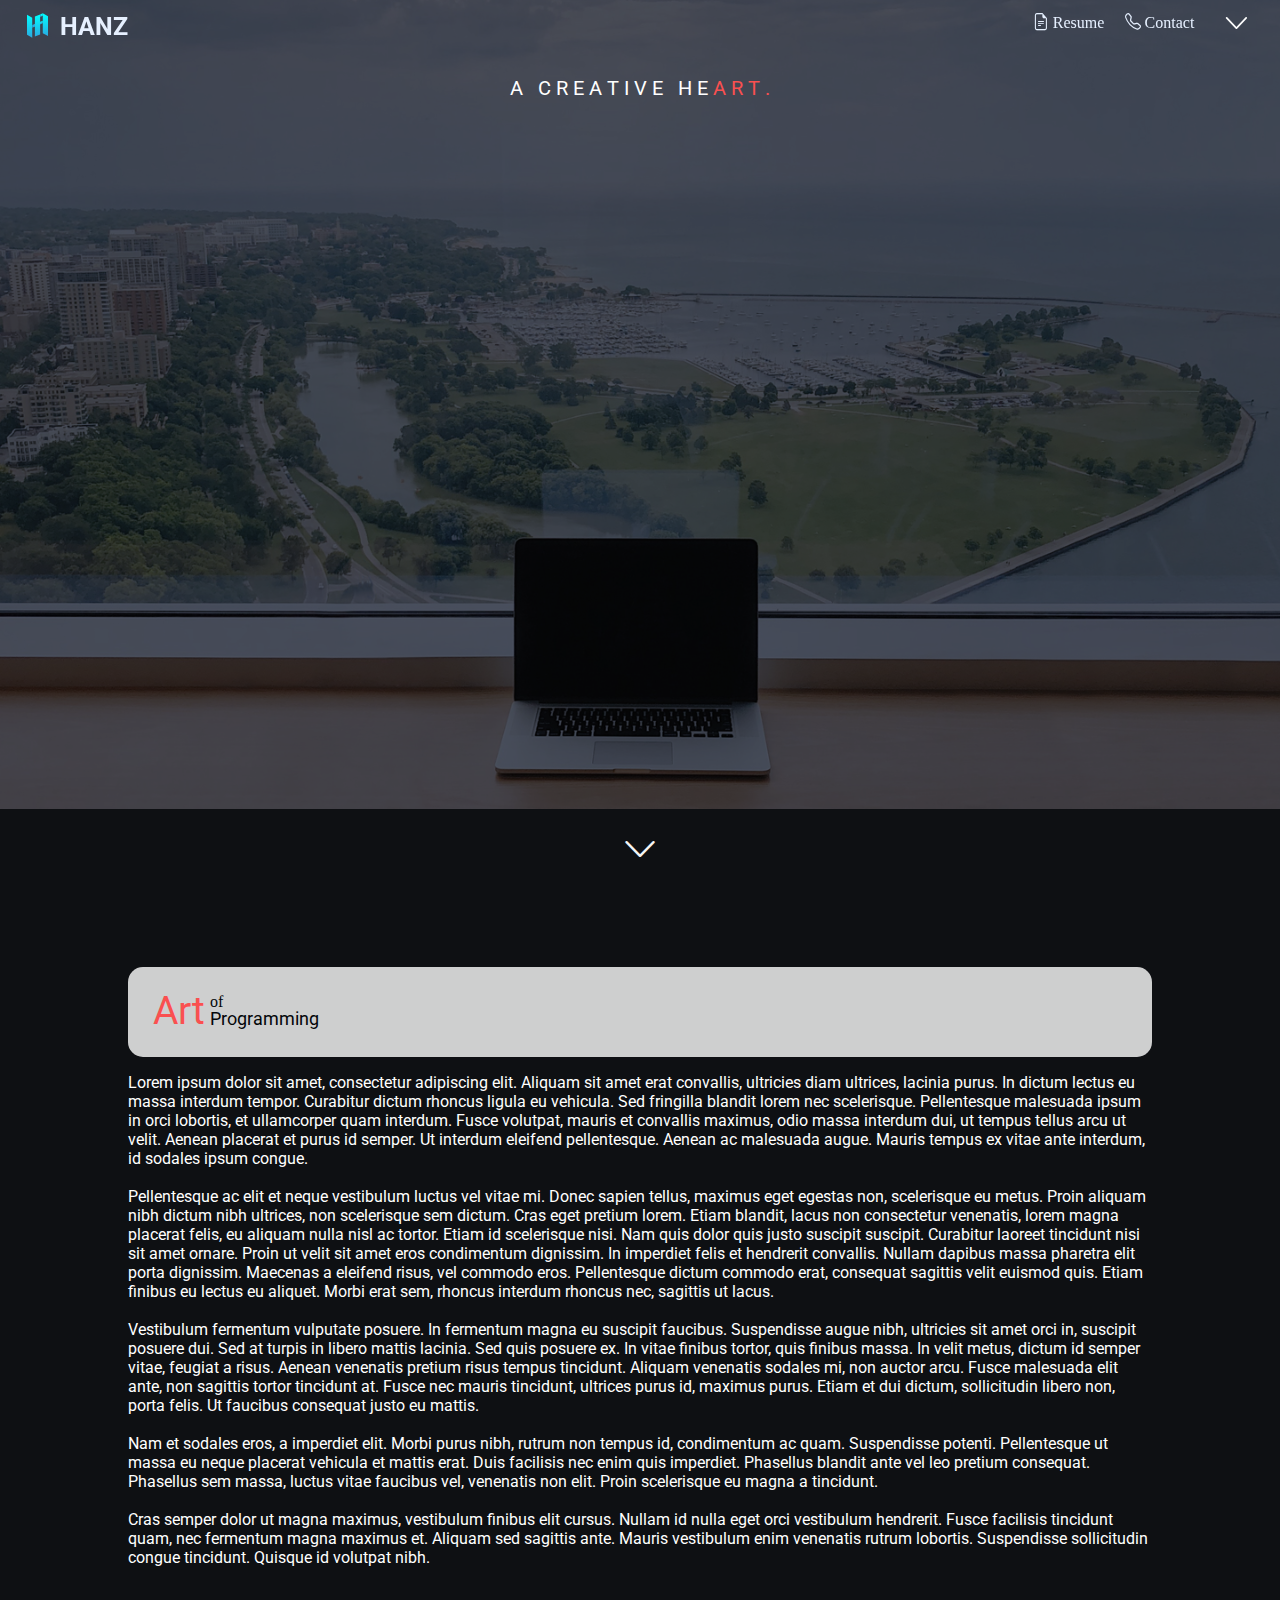
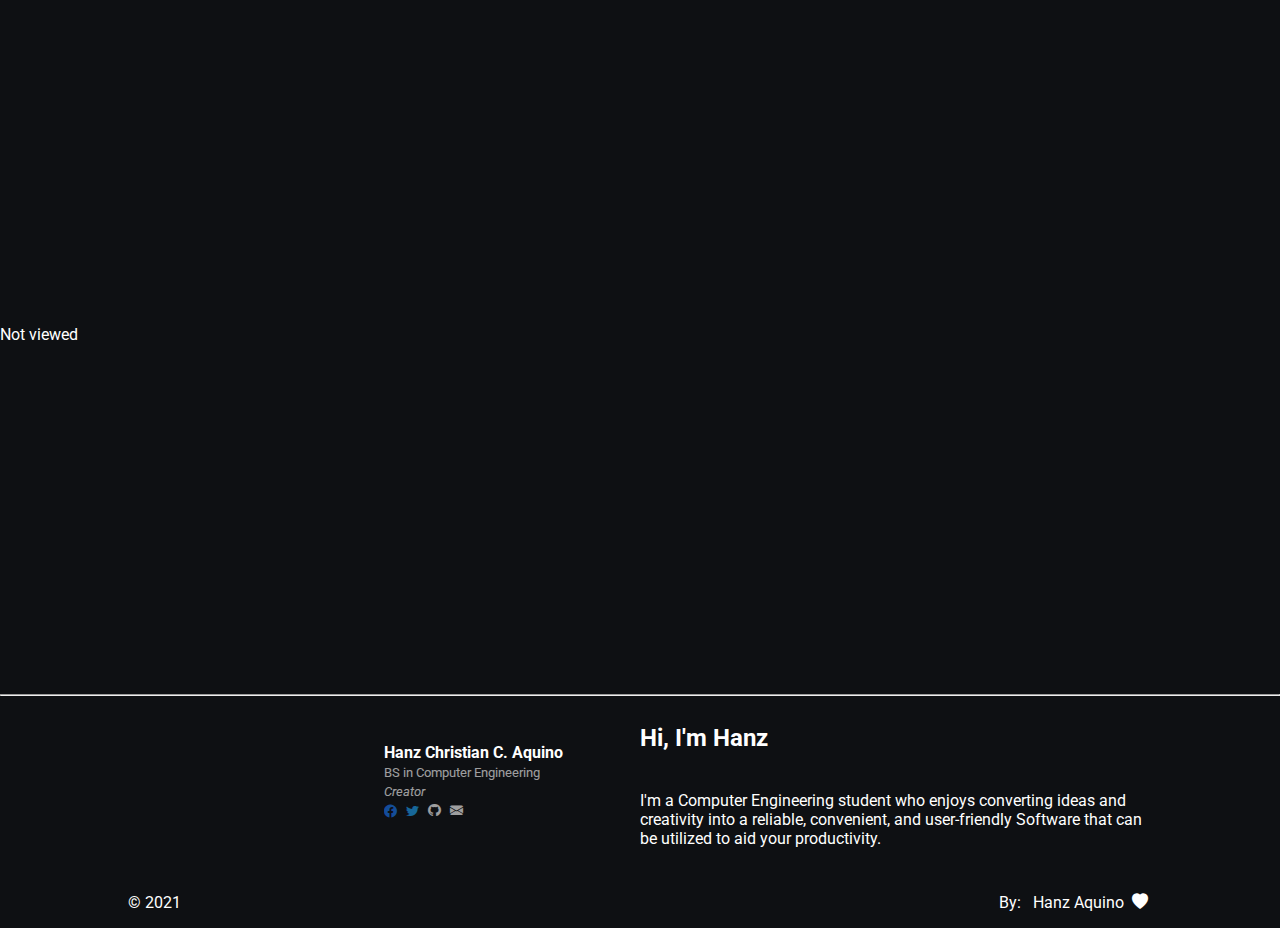
==== index.html @ 61fcd096 "Minor Update: Added some icons and logos" ====
<!doctype html><html lang="en"><head><meta charset="utf-8"/><link rel="icon" href="/hz-logo (3).png"/><meta name="viewport" content="width=device-width,initial-scale=1"/><meta name="description" content="Web site created using create-react-app"/><link rel="apple-touch-icon" href="/logo192.png"/><link rel="manifest" href="/manifest.json"/><link rel="preconnect" href="https://fonts.googleapis.com"><link rel="preconnect" href="https://fonts.gstatic.com" crossorigin><link href="https://fonts.googleapis.com/css2?family=Caveat:wght@500&family=Pacifico&family=Roboto:ital,wght@0,500;0,700;1,300&display=swap" rel="stylesheet"><link href="/static/css/2.7f94c300.chunk.css" rel="stylesheet"><link href="/static/css/main.cc808089.chunk.css" rel="stylesheet"></head><body><noscript>You need to enable JavaScript to run this app.</noscript><div id="root"></div><script>!function(e){function r(r){for(var n,a,i=r[0],c=r[1],l=r[2],s=0,p=[];s<i.length;s++)a=i[s],Object.prototype.hasOwnProperty.call(o,a)&&o[a]&&p.push(o[a][0]),o[a]=0;for(n in c)Object.prototype.hasOwnProperty.call(c,n)&&(e[n]=c[n]);for(f&&f(r);p.length;)p.shift()();return u.push.apply(u,l||[]),t()}function t(){for(var e,r=0;r<u.length;r++){for(var t=u[r],n=!0,i=1;i<t.length;i++){var c=t[i];0!==o[c]&&(n=!1)}n&&(u.splice(r--,1),e=a(a.s=t[0]))}return e}var n={},o={1:0},u=[];function a(r){if(n[r])return n[r].exports;var t=n[r]={i:r,l:!1,exports:{}};return e[r].call(t.exports,t,t.exports,a),t.l=!0,t.exports}a.e=function(e){var r=[],t=o[e];if(0!==t)if(t)r.push(t[2]);else{var n=new Promise((function(r,n){t=o[e]=[r,n]}));r.push(t[2]=n);var u,i=document.createElement("script");i.charset="utf-8",i.timeout=120,a.nc&&i.setAttribute("nonce",a.nc),i.src=function(e){return a.p+"static/js/"+({}[e]||e)+"."+{3:"b26cac58"}[e]+".chunk.js"}(e);var c=new Error;u=function(r){i.onerror=i.onload=null,clearTimeout(l);var t=o[e];if(0!==t){if(t){var n=r&&("load"===r.type?"missing":r.type),u=r&&r.target&&r.target.src;c.message="Loading chunk "+e+" failed.\n("+n+": "+u+")",c.name="ChunkLoadError",c.type=n,c.request=u,t[1](c)}o[e]=void 0}};var l=setTimeout((function(){u({type:"timeout",target:i})}),12e4);i.onerror=i.onload=u,document.head.appendChild(i)}return Promise.all(r)},a.m=e,a.c=n,a.d=function(e,r,t){a.o(e,r)||Object.defineProperty(e,r,{enumerable:!0,get:t})},a.r=function(e){"undefined"!=typeof Symbol&&Symbol.toStringTag&&Object.defineProperty(e,Symbol.toStringTag,{value:"Module"}),Object.defineProperty(e,"__esModule",{value:!0})},a.t=function(e,r){if(1&r&&(e=a(e)),8&r)return e;if(4&r&&"object"==typeof e&&e&&e.__esModule)return e;var t=Object.create(null);if(a.r(t),Object.defineProperty(t,"default",{enumerable:!0,value:e}),2&r&&"string"!=typeof e)for(var n in e)a.d(t,n,function(r){return e[r]}.bind(null,n));return t},a.n=function(e){var r=e&&e.__esModule?function(){return e.default}:function(){return e};return a.d(r,"a",r),r},a.o=function(e,r){return Object.prototype.hasOwnProperty.call(e,r)},a.p="/",a.oe=function(e){throw console.error(e),e};var i=this.webpackJsonphanzzakino=this.webpackJsonphanzzakino||[],c=i.push.bind(i);i.push=r,i=i.slice();for(var l=0;l<i.length;l++)r(i[l]);var f=c;t()}([])</script><script src="/static/js/2.f7873b7c.chunk.js"></script><script src="/static/js/main.8d92835e.chunk.js"></script></body></html>
---- static/css/2.7f94c300.chunk.css ----
@font-face{font-family:"bootstrap-icons";src:url(/static/media/bootstrap-icons.dfd0ea12.woff2) format("woff2"),url(/static/media/bootstrap-icons.94eeade1.woff) format("woff")}[class*=" bi-"]:before,[class^=bi-]:before{display:inline-block;font-family:bootstrap-icons!important;font-style:normal;font-weight:400!important;-webkit-font-feature-settings:normal;font-feature-settings:normal;font-variant:normal;text-transform:none;line-height:1;vertical-align:-.125em;-webkit-font-smoothing:antialiased;-moz-osx-font-smoothing:grayscale}.bi-alarm-fill:before{content:"\f101"}.bi-alarm:before{content:"\f102"}.bi-align-bottom:before{content:"\f103"}.bi-align-center:before{content:"\f104"}.bi-align-end:before{content:"\f105"}.bi-align-middle:before{content:"\f106"}.bi-align-start:before{content:"\f107"}.bi-align-top:before{content:"\f108"}.bi-alt:before{content:"\f109"}.bi-app-indicator:before{content:"\f10a"}.bi-app:before{content:"\f10b"}.bi-archive-fill:before{content:"\f10c"}.bi-archive:before{content:"\f10d"}.bi-arrow-90deg-down:before{content:"\f10e"}.bi-arrow-90deg-left:before{content:"\f10f"}.bi-arrow-90deg-right:before{content:"\f110"}.bi-arrow-90deg-up:before{content:"\f111"}.bi-arrow-bar-down:before{content:"\f112"}.bi-arrow-bar-left:before{content:"\f113"}.bi-arrow-bar-right:before{content:"\f114"}.bi-arrow-bar-up:before{content:"\f115"}.bi-arrow-clockwise:before{content:"\f116"}.bi-arrow-counterclockwise:before{content:"\f117"}.bi-arrow-down-circle-fill:before{content:"\f118"}.bi-arrow-down-circle:before{content:"\f119"}.bi-arrow-down-left-circle-fill:before{content:"\f11a"}.bi-arrow-down-left-circle:before{content:"\f11b"}.bi-arrow-down-left-square-fill:before{content:"\f11c"}.bi-arrow-down-left-square:before{content:"\f11d"}.bi-arrow-down-left:before{content:"\f11e"}.bi-arrow-down-right-circle-fill:before{content:"\f11f"}.bi-arrow-down-right-circle:before{content:"\f120"}.bi-arrow-down-right-square-fill:before{content:"\f121"}.bi-arrow-down-right-square:before{content:"\f122"}.bi-arrow-down-right:before{content:"\f123"}.bi-arrow-down-short:before{content:"\f124"}.bi-arrow-down-square-fill:before{content:"\f125"}.bi-arrow-down-square:before{content:"\f126"}.bi-arrow-down-up:before{content:"\f127"}.bi-arrow-down:before{content:"\f128"}.bi-arrow-left-circle-fill:before{content:"\f129"}.bi-arrow-left-circle:before{content:"\f12a"}.bi-arrow-left-right:before{content:"\f12b"}.bi-arrow-left-short:before{content:"\f12c"}.bi-arrow-left-square-fill:before{content:"\f12d"}.bi-arrow-left-square:before{content:"\f12e"}.bi-arrow-left:before{content:"\f12f"}.bi-arrow-repeat:before{content:"\f130"}.bi-arrow-return-left:before{content:"\f131"}.bi-arrow-return-right:before{content:"\f132"}.bi-arrow-right-circle-fill:before{content:"\f133"}.bi-arrow-right-circle:before{content:"\f134"}.bi-arrow-right-short:before{content:"\f135"}.bi-arrow-right-square-fill:before{content:"\f136"}.bi-arrow-right-square:before{content:"\f137"}.bi-arrow-right:before{content:"\f138"}.bi-arrow-up-circle-fill:before{content:"\f139"}.bi-arrow-up-circle:before{content:"\f13a"}.bi-arrow-up-left-circle-fill:before{content:"\f13b"}.bi-arrow-up-left-circle:before{content:"\f13c"}.bi-arrow-up-left-square-fill:before{content:"\f13d"}.bi-arrow-up-left-square:before{content:"\f13e"}.bi-arrow-up-left:before{content:"\f13f"}.bi-arrow-up-right-circle-fill:before{content:"\f140"}.bi-arrow-up-right-circle:before{content:"\f141"}.bi-arrow-up-right-square-fill:before{content:"\f142"}.bi-arrow-up-right-square:before{content:"\f143"}.bi-arrow-up-right:before{content:"\f144"}.bi-arrow-up-short:before{content:"\f145"}.bi-arrow-up-square-fill:before{content:"\f146"}.bi-arrow-up-square:before{content:"\f147"}.bi-arrow-up:before{content:"\f148"}.bi-arrows-angle-contract:before{content:"\f149"}.bi-arrows-angle-expand:before{content:"\f14a"}.bi-arrows-collapse:before{content:"\f14b"}.bi-arrows-expand:before{content:"\f14c"}.bi-arrows-fullscreen:before{content:"\f14d"}.bi-arrows-move:before{content:"\f14e"}.bi-aspect-ratio-fill:before{content:"\f14f"}.bi-aspect-ratio:before{content:"\f150"}.bi-asterisk:before{content:"\f151"}.bi-at:before{content:"\f152"}.bi-award-fill:before{content:"\f153"}.bi-award:before{content:"\f154"}.bi-back:before{content:"\f155"}.bi-backspace-fill:before{content:"\f156"}.bi-backspace-reverse-fill:before{content:"\f157"}.bi-backspace-reverse:before{content:"\f158"}.bi-backspace:before{content:"\f159"}.bi-badge-3d-fill:before{content:"\f15a"}.bi-badge-3d:before{content:"\f15b"}.bi-badge-4k-fill:before{content:"\f15c"}.bi-badge-4k:before{content:"\f15d"}.bi-badge-8k-fill:before{content:"\f15e"}.bi-badge-8k:before{content:"\f15f"}.bi-badge-ad-fill:before{content:"\f160"}.bi-badge-ad:before{content:"\f161"}.bi-badge-ar-fill:before{content:"\f162"}.bi-badge-ar:before{content:"\f163"}.bi-badge-cc-fill:before{content:"\f164"}.bi-badge-cc:before{content:"\f165"}.bi-badge-hd-fill:before{content:"\f166"}.bi-badge-hd:before{content:"\f167"}.bi-badge-tm-fill:before{content:"\f168"}.bi-badge-tm:before{content:"\f169"}.bi-badge-vo-fill:before{content:"\f16a"}.bi-badge-vo:before{content:"\f16b"}.bi-badge-vr-fill:before{content:"\f16c"}.bi-badge-vr:before{content:"\f16d"}.bi-badge-wc-fill:before{content:"\f16e"}.bi-badge-wc:before{content:"\f16f"}.bi-bag-check-fill:before{content:"\f170"}.bi-bag-check:before{content:"\f171"}.bi-bag-dash-fill:before{content:"\f172"}.bi-bag-dash:before{content:"\f173"}.bi-bag-fill:before{content:"\f174"}.bi-bag-plus-fill:before{content:"\f175"}.bi-bag-plus:before{content:"\f176"}.bi-bag-x-fill:before{content:"\f177"}.bi-bag-x:before{content:"\f178"}.bi-bag:before{content:"\f179"}.bi-bar-chart-fill:before{content:"\f17a"}.bi-bar-chart-line-fill:before{content:"\f17b"}.bi-bar-chart-line:before{content:"\f17c"}.bi-bar-chart-steps:before{content:"\f17d"}.bi-bar-chart:before{content:"\f17e"}.bi-basket-fill:before{content:"\f17f"}.bi-basket:before{content:"\f180"}.bi-basket2-fill:before{content:"\f181"}.bi-basket2:before{content:"\f182"}.bi-basket3-fill:before{content:"\f183"}.bi-basket3:before{content:"\f184"}.bi-battery-charging:before{content:"\f185"}.bi-battery-full:before{content:"\f186"}.bi-battery-half:before{content:"\f187"}.bi-battery:before{content:"\f188"}.bi-bell-fill:before{content:"\f189"}.bi-bell:before{content:"\f18a"}.bi-bezier:before{content:"\f18b"}.bi-bezier2:before{content:"\f18c"}.bi-bicycle:before{content:"\f18d"}.bi-binoculars-fill:before{content:"\f18e"}.bi-binoculars:before{content:"\f18f"}.bi-blockquote-left:before{content:"\f190"}.bi-blockquote-right:before{content:"\f191"}.bi-book-fill:before{content:"\f192"}.bi-book-half:before{content:"\f193"}.bi-book:before{content:"\f194"}.bi-bookmark-check-fill:before{content:"\f195"}.bi-bookmark-check:before{content:"\f196"}.bi-bookmark-dash-fill:before{content:"\f197"}.bi-bookmark-dash:before{content:"\f198"}.bi-bookmark-fill:before{content:"\f199"}.bi-bookmark-heart-fill:before{content:"\f19a"}.bi-bookmark-heart:before{content:"\f19b"}.bi-bookmark-plus-fill:before{content:"\f19c"}.bi-bookmark-plus:before{content:"\f19d"}.bi-bookmark-star-fill:before{content:"\f19e"}.bi-bookmark-star:before{content:"\f19f"}.bi-bookmark-x-fill:before{content:"\f1a0"}.bi-bookmark-x:before{content:"\f1a1"}.bi-bookmark:before{content:"\f1a2"}.bi-bookmarks-fill:before{content:"\f1a3"}.bi-bookmarks:before{content:"\f1a4"}.bi-bookshelf:before{content:"\f1a5"}.bi-bootstrap-fill:before{content:"\f1a6"}.bi-bootstrap-reboot:before{content:"\f1a7"}.bi-bootstrap:before{content:"\f1a8"}.bi-border-all:before{content:"\f1a9"}.bi-border-bottom:before{content:"\f1aa"}.bi-border-center:before{content:"\f1ab"}.bi-border-inner:before{content:"\f1ac"}.bi-border-left:before{content:"\f1ad"}.bi-border-middle:before{content:"\f1ae"}.bi-border-outer:before{content:"\f1af"}.bi-border-right:before{content:"\f1b0"}.bi-border-style:before{content:"\f1b1"}.bi-border-top:before{content:"\f1b2"}.bi-border-width:before{content:"\f1b3"}.bi-border:before{content:"\f1b4"}.bi-bounding-box-circles:before{content:"\f1b5"}.bi-bounding-box:before{content:"\f1b6"}.bi-box-arrow-down-left:before{content:"\f1b7"}.bi-box-arrow-down-right:before{content:"\f1b8"}.bi-box-arrow-down:before{content:"\f1b9"}.bi-box-arrow-in-down-left:before{content:"\f1ba"}.bi-box-arrow-in-down-right:before{content:"\f1bb"}.bi-box-arrow-in-down:before{content:"\f1bc"}.bi-box-arrow-in-left:before{content:"\f1bd"}.bi-box-arrow-in-right:before{content:"\f1be"}.bi-box-arrow-in-up-left:before{content:"\f1bf"}.bi-box-arrow-in-up-right:before{content:"\f1c0"}.bi-box-arrow-in-up:before{content:"\f1c1"}.bi-box-arrow-left:before{content:"\f1c2"}.bi-box-arrow-right:before{content:"\f1c3"}.bi-box-arrow-up-left:before{content:"\f1c4"}.bi-box-arrow-up-right:before{content:"\f1c5"}.bi-box-arrow-up:before{content:"\f1c6"}.bi-box-seam:before{content:"\f1c7"}.bi-box:before{content:"\f1c8"}.bi-braces:before{content:"\f1c9"}.bi-bricks:before{content:"\f1ca"}.bi-briefcase-fill:before{content:"\f1cb"}.bi-briefcase:before{content:"\f1cc"}.bi-brightness-alt-high-fill:before{content:"\f1cd"}.bi-brightness-alt-high:before{content:"\f1ce"}.bi-brightness-alt-low-fill:before{content:"\f1cf"}.bi-brightness-alt-low:before{content:"\f1d0"}.bi-brightness-high-fill:before{content:"\f1d1"}.bi-brightness-high:before{content:"\f1d2"}.bi-brightness-low-fill:before{content:"\f1d3"}.bi-brightness-low:before{content:"\f1d4"}.bi-broadcast-pin:before{content:"\f1d5"}.bi-broadcast:before{content:"\f1d6"}.bi-brush-fill:before{content:"\f1d7"}.bi-brush:before{content:"\f1d8"}.bi-bucket-fill:before{content:"\f1d9"}.bi-bucket:before{content:"\f1da"}.bi-bug-fill:before{content:"\f1db"}.bi-bug:before{content:"\f1dc"}.bi-building:before{content:"\f1dd"}.bi-bullseye:before{content:"\f1de"}.bi-calculator-fill:before{content:"\f1df"}.bi-calculator:before{content:"\f1e0"}.bi-calendar-check-fill:before{content:"\f1e1"}.bi-calendar-check:before{content:"\f1e2"}.bi-calendar-date-fill:before{content:"\f1e3"}.bi-calendar-date:before{content:"\f1e4"}.bi-calendar-day-fill:before{content:"\f1e5"}.bi-calendar-day:before{content:"\f1e6"}.bi-calendar-event-fill:before{content:"\f1e7"}.bi-calendar-event:before{content:"\f1e8"}.bi-calendar-fill:before{content:"\f1e9"}.bi-calendar-minus-fill:before{content:"\f1ea"}.bi-calendar-minus:before{content:"\f1eb"}.bi-calendar-month-fill:before{content:"\f1ec"}.bi-calendar-month:before{content:"\f1ed"}.bi-calendar-plus-fill:before{content:"\f1ee"}.bi-calendar-plus:before{content:"\f1ef"}.bi-calendar-range-fill:before{content:"\f1f0"}.bi-calendar-range:before{content:"\f1f1"}.bi-calendar-week-fill:before{content:"\f1f2"}.bi-calendar-week:before{content:"\f1f3"}.bi-calendar-x-fill:before{content:"\f1f4"}.bi-calendar-x:before{content:"\f1f5"}.bi-calendar:before{content:"\f1f6"}.bi-calendar2-check-fill:before{content:"\f1f7"}.bi-calendar2-check:before{content:"\f1f8"}.bi-calendar2-date-fill:before{content:"\f1f9"}.bi-calendar2-date:before{content:"\f1fa"}.bi-calendar2-day-fill:before{content:"\f1fb"}.bi-calendar2-day:before{content:"\f1fc"}.bi-calendar2-event-fill:before{content:"\f1fd"}.bi-calendar2-event:before{content:"\f1fe"}.bi-calendar2-fill:before{content:"\f1ff"}.bi-calendar2-minus-fill:before{content:"\f200"}.bi-calendar2-minus:before{content:"\f201"}.bi-calendar2-month-fill:before{content:"\f202"}.bi-calendar2-month:before{content:"\f203"}.bi-calendar2-plus-fill:before{content:"\f204"}.bi-calendar2-plus:before{content:"\f205"}.bi-calendar2-range-fill:before{content:"\f206"}.bi-calendar2-range:before{content:"\f207"}.bi-calendar2-week-fill:before{content:"\f208"}.bi-calendar2-week:before{content:"\f209"}.bi-calendar2-x-fill:before{content:"\f20a"}.bi-calendar2-x:before{content:"\f20b"}.bi-calendar2:before{content:"\f20c"}.bi-calendar3-event-fill:before{content:"\f20d"}.bi-calendar3-event:before{content:"\f20e"}.bi-calendar3-fill:before{content:"\f20f"}.bi-calendar3-range-fill:before{content:"\f210"}.bi-calendar3-range:before{content:"\f211"}.bi-calendar3-week-fill:before{content:"\f212"}.bi-calendar3-week:before{content:"\f213"}.bi-calendar3:before{content:"\f214"}.bi-calendar4-event:before{content:"\f215"}.bi-calendar4-range:before{content:"\f216"}.bi-calendar4-week:before{content:"\f217"}.bi-calendar4:before{content:"\f218"}.bi-camera-fill:before{content:"\f219"}.bi-camera-reels-fill:before{content:"\f21a"}.bi-camera-reels:before{content:"\f21b"}.bi-camera-video-fill:before{content:"\f21c"}.bi-camera-video-off-fill:before{content:"\f21d"}.bi-camera-video-off:before{content:"\f21e"}.bi-camera-video:before{content:"\f21f"}.bi-camera:before{content:"\f220"}.bi-camera2:before{content:"\f221"}.bi-capslock-fill:before{content:"\f222"}.bi-capslock:before{content:"\f223"}.bi-card-checklist:before{content:"\f224"}.bi-card-heading:before{content:"\f225"}.bi-card-image:before{content:"\f226"}.bi-card-list:before{content:"\f227"}.bi-card-text:before{content:"\f228"}.bi-caret-down-fill:before{content:"\f229"}.bi-caret-down-square-fill:before{content:"\f22a"}.bi-caret-down-square:before{content:"\f22b"}.bi-caret-down:before{content:"\f22c"}.bi-caret-left-fill:before{content:"\f22d"}.bi-caret-left-square-fill:before{content:"\f22e"}.bi-caret-left-square:before{content:"\f22f"}.bi-caret-left:before{content:"\f230"}.bi-caret-right-fill:before{content:"\f231"}.bi-caret-right-square-fill:before{content:"\f232"}.bi-caret-right-square:before{content:"\f233"}.bi-caret-right:before{content:"\f234"}.bi-caret-up-fill:before{content:"\f235"}.bi-caret-up-square-fill:before{content:"\f236"}.bi-caret-up-square:before{content:"\f237"}.bi-caret-up:before{content:"\f238"}.bi-cart-check-fill:before{content:"\f239"}.bi-cart-check:before{content:"\f23a"}.bi-cart-dash-fill:before{content:"\f23b"}.bi-cart-dash:before{content:"\f23c"}.bi-cart-fill:before{content:"\f23d"}.bi-cart-plus-fill:before{content:"\f23e"}.bi-cart-plus:before{content:"\f23f"}.bi-cart-x-fill:before{content:"\f240"}.bi-cart-x:before{content:"\f241"}.bi-cart:before{content:"\f242"}.bi-cart2:before{content:"\f243"}.bi-cart3:before{content:"\f244"}.bi-cart4:before{content:"\f245"}.bi-cash-stack:before{content:"\f246"}.bi-cash:before{content:"\f247"}.bi-cast:before{content:"\f248"}.bi-chat-dots-fill:before{content:"\f249"}.bi-chat-dots:before{content:"\f24a"}.bi-chat-fill:before{content:"\f24b"}.bi-chat-left-dots-fill:before{content:"\f24c"}.bi-chat-left-dots:before{content:"\f24d"}.bi-chat-left-fill:before{content:"\f24e"}.bi-chat-left-quote-fill:before{content:"\f24f"}.bi-chat-left-quote:before{content:"\f250"}.bi-chat-left-text-fill:before{content:"\f251"}.bi-chat-left-text:before{content:"\f252"}.bi-chat-left:before{content:"\f253"}.bi-chat-quote-fill:before{content:"\f254"}.bi-chat-quote:before{content:"\f255"}.bi-chat-right-dots-fill:before{content:"\f256"}.bi-chat-right-dots:before{content:"\f257"}.bi-chat-right-fill:before{content:"\f258"}.bi-chat-right-quote-fill:before{content:"\f259"}.bi-chat-right-quote:before{content:"\f25a"}.bi-chat-right-text-fill:before{content:"\f25b"}.bi-chat-right-text:before{content:"\f25c"}.bi-chat-right:before{content:"\f25d"}.bi-chat-square-dots-fill:before{content:"\f25e"}.bi-chat-square-dots:before{content:"\f25f"}.bi-chat-square-fill:before{content:"\f260"}.bi-chat-square-quote-fill:before{content:"\f261"}.bi-chat-square-quote:before{content:"\f262"}.bi-chat-square-text-fill:before{content:"\f263"}.bi-chat-square-text:before{content:"\f264"}.bi-chat-square:before{content:"\f265"}.bi-chat-text-fill:before{content:"\f266"}.bi-chat-text:before{content:"\f267"}.bi-chat:before{content:"\f268"}.bi-check-all:before{content:"\f269"}.bi-check-circle-fill:before{content:"\f26a"}.bi-check-circle:before{content:"\f26b"}.bi-check-square-fill:before{content:"\f26c"}.bi-check-square:before{content:"\f26d"}.bi-check:before{content:"\f26e"}.bi-check2-all:before{content:"\f26f"}.bi-check2-circle:before{content:"\f270"}.bi-check2-square:before{content:"\f271"}.bi-check2:before{content:"\f272"}.bi-chevron-bar-contract:before{content:"\f273"}.bi-chevron-bar-down:before{content:"\f274"}.bi-chevron-bar-expand:before{content:"\f275"}.bi-chevron-bar-left:before{content:"\f276"}.bi-chevron-bar-right:before{content:"\f277"}.bi-chevron-bar-up:before{content:"\f278"}.bi-chevron-compact-down:before{content:"\f279"}.bi-chevron-compact-left:before{content:"\f27a"}.bi-chevron-compact-right:before{content:"\f27b"}.bi-chevron-compact-up:before{content:"\f27c"}.bi-chevron-contract:before{content:"\f27d"}.bi-chevron-double-down:before{content:"\f27e"}.bi-chevron-double-left:before{content:"\f27f"}.bi-chevron-double-right:before{content:"\f280"}.bi-chevron-double-up:before{content:"\f281"}.bi-chevron-down:before{content:"\f282"}.bi-chevron-expand:before{content:"\f283"}.bi-chevron-left:before{content:"\f284"}.bi-chevron-right:before{content:"\f285"}.bi-chevron-up:before{content:"\f286"}.bi-circle-fill:before{content:"\f287"}.bi-circle-half:before{content:"\f288"}.bi-circle-square:before{content:"\f289"}.bi-circle:before{content:"\f28a"}.bi-clipboard-check:before{content:"\f28b"}.bi-clipboard-data:before{content:"\f28c"}.bi-clipboard-minus:before{content:"\f28d"}.bi-clipboard-plus:before{content:"\f28e"}.bi-clipboard-x:before{content:"\f28f"}.bi-clipboard:before{content:"\f290"}.bi-clock-fill:before{content:"\f291"}.bi-clock-history:before{content:"\f292"}.bi-clock:before{content:"\f293"}.bi-cloud-arrow-down-fill:before{content:"\f294"}.bi-cloud-arrow-down:before{content:"\f295"}.bi-cloud-arrow-up-fill:before{content:"\f296"}.bi-cloud-arrow-up:before{content:"\f297"}.bi-cloud-check-fill:before{content:"\f298"}.bi-cloud-check:before{content:"\f299"}.bi-cloud-download-fill:before{content:"\f29a"}.bi-cloud-download:before{content:"\f29b"}.bi-cloud-drizzle-fill:before{content:"\f29c"}.bi-cloud-drizzle:before{content:"\f29d"}.bi-cloud-fill:before{content:"\f29e"}.bi-cloud-fog-fill:before{content:"\f29f"}.bi-cloud-fog:before{content:"\f2a0"}.bi-cloud-fog2-fill:before{content:"\f2a1"}.bi-cloud-fog2:before{content:"\f2a2"}.bi-cloud-hail-fill:before{content:"\f2a3"}.bi-cloud-hail:before{content:"\f2a4"}.bi-cloud-haze-1:before{content:"\f2a5"}.bi-cloud-haze-fill:before{content:"\f2a6"}.bi-cloud-haze:before{content:"\f2a7"}.bi-cloud-haze2-fill:before{content:"\f2a8"}.bi-cloud-lightning-fill:before{content:"\f2a9"}.bi-cloud-lightning-rain-fill:before{content:"\f2aa"}.bi-cloud-lightning-rain:before{content:"\f2ab"}.bi-cloud-lightning:before{content:"\f2ac"}.bi-cloud-minus-fill:before{content:"\f2ad"}.bi-cloud-minus:before{content:"\f2ae"}.bi-cloud-moon-fill:before{content:"\f2af"}.bi-cloud-moon:before{content:"\f2b0"}.bi-cloud-plus-fill:before{content:"\f2b1"}.bi-cloud-plus:before{content:"\f2b2"}.bi-cloud-rain-fill:before{content:"\f2b3"}.bi-cloud-rain-heavy-fill:before{content:"\f2b4"}.bi-cloud-rain-heavy:before{content:"\f2b5"}.bi-cloud-rain:before{content:"\f2b6"}.bi-cloud-slash-fill:before{content:"\f2b7"}.bi-cloud-slash:before{content:"\f2b8"}.bi-cloud-sleet-fill:before{content:"\f2b9"}.bi-cloud-sleet:before{content:"\f2ba"}.bi-cloud-snow-fill:before{content:"\f2bb"}.bi-cloud-snow:before{content:"\f2bc"}.bi-cloud-sun-fill:before{content:"\f2bd"}.bi-cloud-sun:before{content:"\f2be"}.bi-cloud-upload-fill:before{content:"\f2bf"}.bi-cloud-upload:before{content:"\f2c0"}.bi-cloud:before{content:"\f2c1"}.bi-clouds-fill:before{content:"\f2c2"}.bi-clouds:before{content:"\f2c3"}.bi-cloudy-fill:before{content:"\f2c4"}.bi-cloudy:before{content:"\f2c5"}.bi-code-slash:before{content:"\f2c6"}.bi-code-square:before{content:"\f2c7"}.bi-code:before{content:"\f2c8"}.bi-collection-fill:before{content:"\f2c9"}.bi-collection-play-fill:before{content:"\f2ca"}.bi-collection-play:before{content:"\f2cb"}.bi-collection:before{content:"\f2cc"}.bi-columns-gap:before{content:"\f2cd"}.bi-columns:before{content:"\f2ce"}.bi-command:before{content:"\f2cf"}.bi-compass-fill:before{content:"\f2d0"}.bi-compass:before{content:"\f2d1"}.bi-cone-striped:before{content:"\f2d2"}.bi-cone:before{content:"\f2d3"}.bi-controller:before{content:"\f2d4"}.bi-cpu-fill:before{content:"\f2d5"}.bi-cpu:before{content:"\f2d6"}.bi-credit-card-2-back-fill:before{content:"\f2d7"}.bi-credit-card-2-back:before{content:"\f2d8"}.bi-credit-card-2-front-fill:before{content:"\f2d9"}.bi-credit-card-2-front:before{content:"\f2da"}.bi-credit-card-fill:before{content:"\f2db"}.bi-credit-card:before{content:"\f2dc"}.bi-crop:before{content:"\f2dd"}.bi-cup-fill:before{content:"\f2de"}.bi-cup-straw:before{content:"\f2df"}.bi-cup:before{content:"\f2e0"}.bi-cursor-fill:before{content:"\f2e1"}.bi-cursor-text:before{content:"\f2e2"}.bi-cursor:before{content:"\f2e3"}.bi-dash-circle-dotted:before{content:"\f2e4"}.bi-dash-circle-fill:before{content:"\f2e5"}.bi-dash-circle:before{content:"\f2e6"}.bi-dash-square-dotted:before{content:"\f2e7"}.bi-dash-square-fill:before{content:"\f2e8"}.bi-dash-square:before{content:"\f2e9"}.bi-dash:before{content:"\f2ea"}.bi-diagram-2-fill:before{content:"\f2eb"}.bi-diagram-2:before{content:"\f2ec"}.bi-diagram-3-fill:before{content:"\f2ed"}.bi-diagram-3:before{content:"\f2ee"}.bi-diamond-fill:before{content:"\f2ef"}.bi-diamond-half:before{content:"\f2f0"}.bi-diamond:before{content:"\f2f1"}.bi-dice-1-fill:before{content:"\f2f2"}.bi-dice-1:before{content:"\f2f3"}.bi-dice-2-fill:before{content:"\f2f4"}.bi-dice-2:before{content:"\f2f5"}.bi-dice-3-fill:before{content:"\f2f6"}.bi-dice-3:before{content:"\f2f7"}.bi-dice-4-fill:before{content:"\f2f8"}.bi-dice-4:before{content:"\f2f9"}.bi-dice-5-fill:before{content:"\f2fa"}.bi-dice-5:before{content:"\f2fb"}.bi-dice-6-fill:before{content:"\f2fc"}.bi-dice-6:before{content:"\f2fd"}.bi-disc-fill:before{content:"\f2fe"}.bi-disc:before{content:"\f2ff"}.bi-discord:before{content:"\f300"}.bi-display-fill:before{content:"\f301"}.bi-display:before{content:"\f302"}.bi-distribute-horizontal:before{content:"\f303"}.bi-distribute-vertical:before{content:"\f304"}.bi-door-closed-fill:before{content:"\f305"}.bi-door-closed:before{content:"\f306"}.bi-door-open-fill:before{content:"\f307"}.bi-door-open:before{content:"\f308"}.bi-dot:before{content:"\f309"}.bi-download:before{content:"\f30a"}.bi-droplet-fill:before{content:"\f30b"}.bi-droplet-half:before{content:"\f30c"}.bi-droplet:before{content:"\f30d"}.bi-earbuds:before{content:"\f30e"}.bi-easel-fill:before{content:"\f30f"}.bi-easel:before{content:"\f310"}.bi-egg-fill:before{content:"\f311"}.bi-egg-fried:before{content:"\f312"}.bi-egg:before{content:"\f313"}.bi-eject-fill:before{content:"\f314"}.bi-eject:before{content:"\f315"}.bi-emoji-angry-fill:before{content:"\f316"}.bi-emoji-angry:before{content:"\f317"}.bi-emoji-dizzy-fill:before{content:"\f318"}.bi-emoji-dizzy:before{content:"\f319"}.bi-emoji-expressionless-fill:before{content:"\f31a"}.bi-emoji-expressionless:before{content:"\f31b"}.bi-emoji-frown-fill:before{content:"\f31c"}.bi-emoji-frown:before{content:"\f31d"}.bi-emoji-heart-eyes-fill:before{content:"\f31e"}.bi-emoji-heart-eyes:before{content:"\f31f"}.bi-emoji-laughing-fill:before{content:"\f320"}.bi-emoji-laughing:before{content:"\f321"}.bi-emoji-neutral-fill:before{content:"\f322"}.bi-emoji-neutral:before{content:"\f323"}.bi-emoji-smile-fill:before{content:"\f324"}.bi-emoji-smile-upside-down-fill:before{content:"\f325"}.bi-emoji-smile-upside-down:before{content:"\f326"}.bi-emoji-smile:before{content:"\f327"}.bi-emoji-sunglasses-fill:before{content:"\f328"}.bi-emoji-sunglasses:before{content:"\f329"}.bi-emoji-wink-fill:before{content:"\f32a"}.bi-emoji-wink:before{content:"\f32b"}.bi-envelope-fill:before{content:"\f32c"}.bi-envelope-open-fill:before{content:"\f32d"}.bi-envelope-open:before{content:"\f32e"}.bi-envelope:before{content:"\f32f"}.bi-eraser-fill:before{content:"\f330"}.bi-eraser:before{content:"\f331"}.bi-exclamation-circle-fill:before{content:"\f332"}.bi-exclamation-circle:before{content:"\f333"}.bi-exclamation-diamond-fill:before{content:"\f334"}.bi-exclamation-diamond:before{content:"\f335"}.bi-exclamation-octagon-fill:before{content:"\f336"}.bi-exclamation-octagon:before{content:"\f337"}.bi-exclamation-square-fill:before{content:"\f338"}.bi-exclamation-square:before{content:"\f339"}.bi-exclamation-triangle-fill:before{content:"\f33a"}.bi-exclamation-triangle:before{content:"\f33b"}.bi-exclamation:before{content:"\f33c"}.bi-exclude:before{content:"\f33d"}.bi-eye-fill:before{content:"\f33e"}.bi-eye-slash-fill:before{content:"\f33f"}.bi-eye-slash:before{content:"\f340"}.bi-eye:before{content:"\f341"}.bi-eyedropper:before{content:"\f342"}.bi-eyeglasses:before{content:"\f343"}.bi-facebook:before{content:"\f344"}.bi-file-arrow-down-fill:before{content:"\f345"}.bi-file-arrow-down:before{content:"\f346"}.bi-file-arrow-up-fill:before{content:"\f347"}.bi-file-arrow-up:before{content:"\f348"}.bi-file-bar-graph-fill:before{content:"\f349"}.bi-file-bar-graph:before{content:"\f34a"}.bi-file-binary-fill:before{content:"\f34b"}.bi-file-binary:before{content:"\f34c"}.bi-file-break-fill:before{content:"\f34d"}.bi-file-break:before{content:"\f34e"}.bi-file-check-fill:before{content:"\f34f"}.bi-file-check:before{content:"\f350"}.bi-file-code-fill:before{content:"\f351"}.bi-file-code:before{content:"\f352"}.bi-file-diff-fill:before{content:"\f353"}.bi-file-diff:before{content:"\f354"}.bi-file-earmark-arrow-down-fill:before{content:"\f355"}.bi-file-earmark-arrow-down:before{content:"\f356"}.bi-file-earmark-arrow-up-fill:before{content:"\f357"}.bi-file-earmark-arrow-up:before{content:"\f358"}.bi-file-earmark-bar-graph-fill:before{content:"\f359"}.bi-file-earmark-bar-graph:before{content:"\f35a"}.bi-file-earmark-binary-fill:before{content:"\f35b"}.bi-file-earmark-binary:before{content:"\f35c"}.bi-file-earmark-break-fill:before{content:"\f35d"}.bi-file-earmark-break:before{content:"\f35e"}.bi-file-earmark-check-fill:before{content:"\f35f"}.bi-file-earmark-check:before{content:"\f360"}.bi-file-earmark-code-fill:before{content:"\f361"}.bi-file-earmark-code:before{content:"\f362"}.bi-file-earmark-diff-fill:before{content:"\f363"}.bi-file-earmark-diff:before{content:"\f364"}.bi-file-earmark-easel-fill:before{content:"\f365"}.bi-file-earmark-easel:before{content:"\f366"}.bi-file-earmark-excel-fill:before{content:"\f367"}.bi-file-earmark-excel:before{content:"\f368"}.bi-file-earmark-fill:before{content:"\f369"}.bi-file-earmark-font-fill:before{content:"\f36a"}.bi-file-earmark-font:before{content:"\f36b"}.bi-file-earmark-image-fill:before{content:"\f36c"}.bi-file-earmark-image:before{content:"\f36d"}.bi-file-earmark-lock-fill:before{content:"\f36e"}.bi-file-earmark-lock:before{content:"\f36f"}.bi-file-earmark-lock2-fill:before{content:"\f370"}.bi-file-earmark-lock2:before{content:"\f371"}.bi-file-earmark-medical-fill:before{content:"\f372"}.bi-file-earmark-medical:before{content:"\f373"}.bi-file-earmark-minus-fill:before{content:"\f374"}.bi-file-earmark-minus:before{content:"\f375"}.bi-file-earmark-music-fill:before{content:"\f376"}.bi-file-earmark-music:before{content:"\f377"}.bi-file-earmark-person-fill:before{content:"\f378"}.bi-file-earmark-person:before{content:"\f379"}.bi-file-earmark-play-fill:before{content:"\f37a"}.bi-file-earmark-play:before{content:"\f37b"}.bi-file-earmark-plus-fill:before{content:"\f37c"}.bi-file-earmark-plus:before{content:"\f37d"}.bi-file-earmark-post-fill:before{content:"\f37e"}.bi-file-earmark-post:before{content:"\f37f"}.bi-file-earmark-ppt-fill:before{content:"\f380"}.bi-file-earmark-ppt:before{content:"\f381"}.bi-file-earmark-richtext-fill:before{content:"\f382"}.bi-file-earmark-richtext:before{content:"\f383"}.bi-file-earmark-ruled-fill:before{content:"\f384"}.bi-file-earmark-ruled:before{content:"\f385"}.bi-file-earmark-slides-fill:before{content:"\f386"}.bi-file-earmark-slides:before{content:"\f387"}.bi-file-earmark-spreadsheet-fill:before{content:"\f388"}.bi-file-earmark-spreadsheet:before{content:"\f389"}.bi-file-earmark-text-fill:before{content:"\f38a"}.bi-file-earmark-text:before{content:"\f38b"}.bi-file-earmark-word-fill:before{content:"\f38c"}.bi-file-earmark-word:before{content:"\f38d"}.bi-file-earmark-x-fill:before{content:"\f38e"}.bi-file-earmark-x:before{content:"\f38f"}.bi-file-earmark-zip-fill:before{content:"\f390"}.bi-file-earmark-zip:before{content:"\f391"}.bi-file-earmark:before{content:"\f392"}.bi-file-easel-fill:before{content:"\f393"}.bi-file-easel:before{content:"\f394"}.bi-file-excel-fill:before{content:"\f395"}.bi-file-excel:before{content:"\f396"}.bi-file-fill:before{content:"\f397"}.bi-file-font-fill:before{content:"\f398"}.bi-file-font:before{content:"\f399"}.bi-file-image-fill:before{content:"\f39a"}.bi-file-image:before{content:"\f39b"}.bi-file-lock-fill:before{content:"\f39c"}.bi-file-lock:before{content:"\f39d"}.bi-file-lock2-fill:before{content:"\f39e"}.bi-file-lock2:before{content:"\f39f"}.bi-file-medical-fill:before{content:"\f3a0"}.bi-file-medical:before{content:"\f3a1"}.bi-file-minus-fill:before{content:"\f3a2"}.bi-file-minus:before{content:"\f3a3"}.bi-file-music-fill:before{content:"\f3a4"}.bi-file-music:before{content:"\f3a5"}.bi-file-person-fill:before{content:"\f3a6"}.bi-file-person:before{content:"\f3a7"}.bi-file-play-fill:before{content:"\f3a8"}.bi-file-play:before{content:"\f3a9"}.bi-file-plus-fill:before{content:"\f3aa"}.bi-file-plus:before{content:"\f3ab"}.bi-file-post-fill:before{content:"\f3ac"}.bi-file-post:before{content:"\f3ad"}.bi-file-ppt-fill:before{content:"\f3ae"}.bi-file-ppt:before{content:"\f3af"}.bi-file-richtext-fill:before{content:"\f3b0"}.bi-file-richtext:before{content:"\f3b1"}.bi-file-ruled-fill:before{content:"\f3b2"}.bi-file-ruled:before{content:"\f3b3"}.bi-file-slides-fill:before{content:"\f3b4"}.bi-file-slides:before{content:"\f3b5"}.bi-file-spreadsheet-fill:before{content:"\f3b6"}.bi-file-spreadsheet:before{content:"\f3b7"}.bi-file-text-fill:before{content:"\f3b8"}.bi-file-text:before{content:"\f3b9"}.bi-file-word-fill:before{content:"\f3ba"}.bi-file-word:before{content:"\f3bb"}.bi-file-x-fill:before{content:"\f3bc"}.bi-file-x:before{content:"\f3bd"}.bi-file-zip-fill:before{content:"\f3be"}.bi-file-zip:before{content:"\f3bf"}.bi-file:before{content:"\f3c0"}.bi-files-alt:before{content:"\f3c1"}.bi-files:before{content:"\f3c2"}.bi-film:before{content:"\f3c3"}.bi-filter-circle-fill:before{content:"\f3c4"}.bi-filter-circle:before{content:"\f3c5"}.bi-filter-left:before{content:"\f3c6"}.bi-filter-right:before{content:"\f3c7"}.bi-filter-square-fill:before{content:"\f3c8"}.bi-filter-square:before{content:"\f3c9"}.bi-filter:before{content:"\f3ca"}.bi-flag-fill:before{content:"\f3cb"}.bi-flag:before{content:"\f3cc"}.bi-flower1:before{content:"\f3cd"}.bi-flower2:before{content:"\f3ce"}.bi-flower3:before{content:"\f3cf"}.bi-folder-check:before{content:"\f3d0"}.bi-folder-fill:before{content:"\f3d1"}.bi-folder-minus:before{content:"\f3d2"}.bi-folder-plus:before{content:"\f3d3"}.bi-folder-symlink-fill:before{content:"\f3d4"}.bi-folder-symlink:before{content:"\f3d5"}.bi-folder-x:before{content:"\f3d6"}.bi-folder:before{content:"\f3d7"}.bi-folder2-open:before{content:"\f3d8"}.bi-folder2:before{content:"\f3d9"}.bi-fonts:before{content:"\f3da"}.bi-forward-fill:before{content:"\f3db"}.bi-forward:before{content:"\f3dc"}.bi-front:before{content:"\f3dd"}.bi-fullscreen-exit:before{content:"\f3de"}.bi-fullscreen:before{content:"\f3df"}.bi-funnel-fill:before{content:"\f3e0"}.bi-funnel:before{content:"\f3e1"}.bi-gear-fill:before{content:"\f3e2"}.bi-gear-wide-connected:before{content:"\f3e3"}.bi-gear-wide:before{content:"\f3e4"}.bi-gear:before{content:"\f3e5"}.bi-gem:before{content:"\f3e6"}.bi-geo-alt-fill:before{content:"\f3e7"}.bi-geo-alt:before{content:"\f3e8"}.bi-geo-fill:before{content:"\f3e9"}.bi-geo:before{content:"\f3ea"}.bi-gift-fill:before{content:"\f3eb"}.bi-gift:before{content:"\f3ec"}.bi-github:before{content:"\f3ed"}.bi-globe:before{content:"\f3ee"}.bi-globe2:before{content:"\f3ef"}.bi-google:before{content:"\f3f0"}.bi-graph-down:before{content:"\f3f1"}.bi-graph-up:before{content:"\f3f2"}.bi-grid-1x2-fill:before{content:"\f3f3"}.bi-grid-1x2:before{content:"\f3f4"}.bi-grid-3x2-gap-fill:before{content:"\f3f5"}.bi-grid-3x2-gap:before{content:"\f3f6"}.bi-grid-3x2:before{content:"\f3f7"}.bi-grid-3x3-gap-fill:before{content:"\f3f8"}.bi-grid-3x3-gap:before{content:"\f3f9"}.bi-grid-3x3:before{content:"\f3fa"}.bi-grid-fill:before{content:"\f3fb"}.bi-grid:before{content:"\f3fc"}.bi-grip-horizontal:before{content:"\f3fd"}.bi-grip-vertical:before{content:"\f3fe"}.bi-hammer:before{content:"\f3ff"}.bi-hand-index-fill:before{content:"\f400"}.bi-hand-index-thumb-fill:before{content:"\f401"}.bi-hand-index-thumb:before{content:"\f402"}.bi-hand-index:before{content:"\f403"}.bi-hand-thumbs-down-fill:before{content:"\f404"}.bi-hand-thumbs-down:before{content:"\f405"}.bi-hand-thumbs-up-fill:before{content:"\f406"}.bi-hand-thumbs-up:before{content:"\f407"}.bi-handbag-fill:before{content:"\f408"}.bi-handbag:before{content:"\f409"}.bi-hash:before{content:"\f40a"}.bi-hdd-fill:before{content:"\f40b"}.bi-hdd-network-fill:before{content:"\f40c"}.bi-hdd-network:before{content:"\f40d"}.bi-hdd-rack-fill:before{content:"\f40e"}.bi-hdd-rack:before{content:"\f40f"}.bi-hdd-stack-fill:before{content:"\f410"}.bi-hdd-stack:before{content:"\f411"}.bi-hdd:before{content:"\f412"}.bi-headphones:before{content:"\f413"}.bi-headset:before{content:"\f414"}.bi-heart-fill:before{content:"\f415"}.bi-heart-half:before{content:"\f416"}.bi-heart:before{content:"\f417"}.bi-heptagon-fill:before{content:"\f418"}.bi-heptagon-half:before{content:"\f419"}.bi-heptagon:before{content:"\f41a"}.bi-hexagon-fill:before{content:"\f41b"}.bi-hexagon-half:before{content:"\f41c"}.bi-hexagon:before{content:"\f41d"}.bi-hourglass-bottom:before{content:"\f41e"}.bi-hourglass-split:before{content:"\f41f"}.bi-hourglass-top:before{content:"\f420"}.bi-hourglass:before{content:"\f421"}.bi-house-door-fill:before{content:"\f422"}.bi-house-door:before{content:"\f423"}.bi-house-fill:before{content:"\f424"}.bi-house:before{content:"\f425"}.bi-hr:before{content:"\f426"}.bi-hurricane:before{content:"\f427"}.bi-image-alt:before{content:"\f428"}.bi-image-fill:before{content:"\f429"}.bi-image:before{content:"\f42a"}.bi-images:before{content:"\f42b"}.bi-inbox-fill:before{content:"\f42c"}.bi-inbox:before{content:"\f42d"}.bi-inboxes-fill:before{content:"\f42e"}.bi-inboxes:before{content:"\f42f"}.bi-info-circle-fill:before{content:"\f430"}.bi-info-circle:before{content:"\f431"}.bi-info-square-fill:before{content:"\f432"}.bi-info-square:before{content:"\f433"}.bi-info:before{content:"\f434"}.bi-input-cursor-text:before{content:"\f435"}.bi-input-cursor:before{content:"\f436"}.bi-instagram:before{content:"\f437"}.bi-intersect:before{content:"\f438"}.bi-journal-album:before{content:"\f439"}.bi-journal-arrow-down:before{content:"\f43a"}.bi-journal-arrow-up:before{content:"\f43b"}.bi-journal-bookmark-fill:before{content:"\f43c"}.bi-journal-bookmark:before{content:"\f43d"}.bi-journal-check:before{content:"\f43e"}.bi-journal-code:before{content:"\f43f"}.bi-journal-medical:before{content:"\f440"}.bi-journal-minus:before{content:"\f441"}.bi-journal-plus:before{content:"\f442"}.bi-journal-richtext:before{content:"\f443"}.bi-journal-text:before{content:"\f444"}.bi-journal-x:before{content:"\f445"}.bi-journal:before{content:"\f446"}.bi-journals:before{content:"\f447"}.bi-joystick:before{content:"\f448"}.bi-justify-left:before{content:"\f449"}.bi-justify-right:before{content:"\f44a"}.bi-justify:before{content:"\f44b"}.bi-kanban-fill:before{content:"\f44c"}.bi-kanban:before{content:"\f44d"}.bi-key-fill:before{content:"\f44e"}.bi-key:before{content:"\f44f"}.bi-keyboard-fill:before{content:"\f450"}.bi-keyboard:before{content:"\f451"}.bi-ladder:before{content:"\f452"}.bi-lamp-fill:before{content:"\f453"}.bi-lamp:before{content:"\f454"}.bi-laptop-fill:before{content:"\f455"}.bi-laptop:before{content:"\f456"}.bi-layer-backward:before{content:"\f457"}.bi-layer-forward:before{content:"\f458"}.bi-layers-fill:before{content:"\f459"}.bi-layers-half:before{content:"\f45a"}.bi-layers:before{content:"\f45b"}.bi-layout-sidebar-inset-reverse:before{content:"\f45c"}.bi-layout-sidebar-inset:before{content:"\f45d"}.bi-layout-sidebar-reverse:before{content:"\f45e"}.bi-layout-sidebar:before{content:"\f45f"}.bi-layout-split:before{content:"\f460"}.bi-layout-text-sidebar-reverse:before{content:"\f461"}.bi-layout-text-sidebar:before{content:"\f462"}.bi-layout-text-window-reverse:before{content:"\f463"}.bi-layout-text-window:before{content:"\f464"}.bi-layout-three-columns:before{content:"\f465"}.bi-layout-wtf:before{content:"\f466"}.bi-life-preserver:before{content:"\f467"}.bi-lightbulb-fill:before{content:"\f468"}.bi-lightbulb-off-fill:before{content:"\f469"}.bi-lightbulb-off:before{content:"\f46a"}.bi-lightbulb:before{content:"\f46b"}.bi-lightning-charge-fill:before{content:"\f46c"}.bi-lightning-charge:before{content:"\f46d"}.bi-lightning-fill:before{content:"\f46e"}.bi-lightning:before{content:"\f46f"}.bi-link-45deg:before{content:"\f470"}.bi-link:before{content:"\f471"}.bi-linkedin:before{content:"\f472"}.bi-list-check:before{content:"\f473"}.bi-list-nested:before{content:"\f474"}.bi-list-ol:before{content:"\f475"}.bi-list-stars:before{content:"\f476"}.bi-list-task:before{content:"\f477"}.bi-list-ul:before{content:"\f478"}.bi-list:before{content:"\f479"}.bi-lock-fill:before{content:"\f47a"}.bi-lock:before{content:"\f47b"}.bi-mailbox:before{content:"\f47c"}.bi-mailbox2:before{content:"\f47d"}.bi-map-fill:before{content:"\f47e"}.bi-map:before{content:"\f47f"}.bi-markdown-fill:before{content:"\f480"}.bi-markdown:before{content:"\f481"}.bi-mask:before{content:"\f482"}.bi-megaphone-fill:before{content:"\f483"}.bi-megaphone:before{content:"\f484"}.bi-menu-app-fill:before{content:"\f485"}.bi-menu-app:before{content:"\f486"}.bi-menu-button-fill:before{content:"\f487"}.bi-menu-button-wide-fill:before{content:"\f488"}.bi-menu-button-wide:before{content:"\f489"}.bi-menu-button:before{content:"\f48a"}.bi-menu-down:before{content:"\f48b"}.bi-menu-up:before{content:"\f48c"}.bi-mic-fill:before{content:"\f48d"}.bi-mic-mute-fill:before{content:"\f48e"}.bi-mic-mute:before{content:"\f48f"}.bi-mic:before{content:"\f490"}.bi-minecart-loaded:before{content:"\f491"}.bi-minecart:before{content:"\f492"}.bi-moisture:before{content:"\f493"}.bi-moon-fill:before{content:"\f494"}.bi-moon-stars-fill:before{content:"\f495"}.bi-moon-stars:before{content:"\f496"}.bi-moon:before{content:"\f497"}.bi-mouse-fill:before{content:"\f498"}.bi-mouse:before{content:"\f499"}.bi-mouse2-fill:before{content:"\f49a"}.bi-mouse2:before{content:"\f49b"}.bi-mouse3-fill:before{content:"\f49c"}.bi-mouse3:before{content:"\f49d"}.bi-music-note-beamed:before{content:"\f49e"}.bi-music-note-list:before{content:"\f49f"}.bi-music-note:before{content:"\f4a0"}.bi-music-player-fill:before{content:"\f4a1"}.bi-music-player:before{content:"\f4a2"}.bi-newspaper:before{content:"\f4a3"}.bi-node-minus-fill:before{content:"\f4a4"}.bi-node-minus:before{content:"\f4a5"}.bi-node-plus-fill:before{content:"\f4a6"}.bi-node-plus:before{content:"\f4a7"}.bi-nut-fill:before{content:"\f4a8"}.bi-nut:before{content:"\f4a9"}.bi-octagon-fill:before{content:"\f4aa"}.bi-octagon-half:before{content:"\f4ab"}.bi-octagon:before{content:"\f4ac"}.bi-option:before{content:"\f4ad"}.bi-outlet:before{content:"\f4ae"}.bi-paint-bucket:before{content:"\f4af"}.bi-palette-fill:before{content:"\f4b0"}.bi-palette:before{content:"\f4b1"}.bi-palette2:before{content:"\f4b2"}.bi-paperclip:before{content:"\f4b3"}.bi-paragraph:before{content:"\f4b4"}.bi-patch-check-fill:before{content:"\f4b5"}.bi-patch-check:before{content:"\f4b6"}.bi-patch-exclamation-fill:before{content:"\f4b7"}.bi-patch-exclamation:before{content:"\f4b8"}.bi-patch-minus-fill:before{content:"\f4b9"}.bi-patch-minus:before{content:"\f4ba"}.bi-patch-plus-fill:before{content:"\f4bb"}.bi-patch-plus:before{content:"\f4bc"}.bi-patch-question-fill:before{content:"\f4bd"}.bi-patch-question:before{content:"\f4be"}.bi-pause-btn-fill:before{content:"\f4bf"}.bi-pause-btn:before{content:"\f4c0"}.bi-pause-circle-fill:before{content:"\f4c1"}.bi-pause-circle:before{content:"\f4c2"}.bi-pause-fill:before{content:"\f4c3"}.bi-pause:before{content:"\f4c4"}.bi-peace-fill:before{content:"\f4c5"}.bi-peace:before{content:"\f4c6"}.bi-pen-fill:before{content:"\f4c7"}.bi-pen:before{content:"\f4c8"}.bi-pencil-fill:before{content:"\f4c9"}.bi-pencil-square:before{content:"\f4ca"}.bi-pencil:before{content:"\f4cb"}.bi-pentagon-fill:before{content:"\f4cc"}.bi-pentagon-half:before{content:"\f4cd"}.bi-pentagon:before{content:"\f4ce"}.bi-people-fill:before{content:"\f4cf"}.bi-people:before{content:"\f4d0"}.bi-percent:before{content:"\f4d1"}.bi-person-badge-fill:before{content:"\f4d2"}.bi-person-badge:before{content:"\f4d3"}.bi-person-bounding-box:before{content:"\f4d4"}.bi-person-check-fill:before{content:"\f4d5"}.bi-person-check:before{content:"\f4d6"}.bi-person-circle:before{content:"\f4d7"}.bi-person-dash-fill:before{content:"\f4d8"}.bi-person-dash:before{content:"\f4d9"}.bi-person-fill:before{content:"\f4da"}.bi-person-lines-fill:before{content:"\f4db"}.bi-person-plus-fill:before{content:"\f4dc"}.bi-person-plus:before{content:"\f4dd"}.bi-person-square:before{content:"\f4de"}.bi-person-x-fill:before{content:"\f4df"}.bi-person-x:before{content:"\f4e0"}.bi-person:before{content:"\f4e1"}.bi-phone-fill:before{content:"\f4e2"}.bi-phone-landscape-fill:before{content:"\f4e3"}.bi-phone-landscape:before{content:"\f4e4"}.bi-phone-vibrate-fill:before{content:"\f4e5"}.bi-phone-vibrate:before{content:"\f4e6"}.bi-phone:before{content:"\f4e7"}.bi-pie-chart-fill:before{content:"\f4e8"}.bi-pie-chart:before{content:"\f4e9"}.bi-pin-angle-fill:before{content:"\f4ea"}.bi-pin-angle:before{content:"\f4eb"}.bi-pin-fill:before{content:"\f4ec"}.bi-pin:before{content:"\f4ed"}.bi-pip-fill:before{content:"\f4ee"}.bi-pip:before{content:"\f4ef"}.bi-play-btn-fill:before{content:"\f4f0"}.bi-play-btn:before{content:"\f4f1"}.bi-play-circle-fill:before{content:"\f4f2"}.bi-play-circle:before{content:"\f4f3"}.bi-play-fill:before{content:"\f4f4"}.bi-play:before{content:"\f4f5"}.bi-plug-fill:before{content:"\f4f6"}.bi-plug:before{content:"\f4f7"}.bi-plus-circle-dotted:before{content:"\f4f8"}.bi-plus-circle-fill:before{content:"\f4f9"}.bi-plus-circle:before{content:"\f4fa"}.bi-plus-square-dotted:before{content:"\f4fb"}.bi-plus-square-fill:before{content:"\f4fc"}.bi-plus-square:before{content:"\f4fd"}.bi-plus:before{content:"\f4fe"}.bi-power:before{content:"\f4ff"}.bi-printer-fill:before{content:"\f500"}.bi-printer:before{content:"\f501"}.bi-puzzle-fill:before{content:"\f502"}.bi-puzzle:before{content:"\f503"}.bi-question-circle-fill:before{content:"\f504"}.bi-question-circle:before{content:"\f505"}.bi-question-diamond-fill:before{content:"\f506"}.bi-question-diamond:before{content:"\f507"}.bi-question-octagon-fill:before{content:"\f508"}.bi-question-octagon:before{content:"\f509"}.bi-question-square-fill:before{content:"\f50a"}.bi-question-square:before{content:"\f50b"}.bi-question:before{content:"\f50c"}.bi-rainbow:before{content:"\f50d"}.bi-receipt-cutoff:before{content:"\f50e"}.bi-receipt:before{content:"\f50f"}.bi-reception-0:before{content:"\f510"}.bi-reception-1:before{content:"\f511"}.bi-reception-2:before{content:"\f512"}.bi-reception-3:before{content:"\f513"}.bi-reception-4:before{content:"\f514"}.bi-record-btn-fill:before{content:"\f515"}.bi-record-btn:before{content:"\f516"}.bi-record-circle-fill:before{content:"\f517"}.bi-record-circle:before{content:"\f518"}.bi-record-fill:before{content:"\f519"}.bi-record:before{content:"\f51a"}.bi-record2-fill:before{content:"\f51b"}.bi-record2:before{content:"\f51c"}.bi-reply-all-fill:before{content:"\f51d"}.bi-reply-all:before{content:"\f51e"}.bi-reply-fill:before{content:"\f51f"}.bi-reply:before{content:"\f520"}.bi-rss-fill:before{content:"\f521"}.bi-rss:before{content:"\f522"}.bi-rulers:before{content:"\f523"}.bi-save-fill:before{content:"\f524"}.bi-save:before{content:"\f525"}.bi-save2-fill:before{content:"\f526"}.bi-save2:before{content:"\f527"}.bi-scissors:before{content:"\f528"}.bi-screwdriver:before{content:"\f529"}.bi-search:before{content:"\f52a"}.bi-segmented-nav:before{content:"\f52b"}.bi-server:before{content:"\f52c"}.bi-share-fill:before{content:"\f52d"}.bi-share:before{content:"\f52e"}.bi-shield-check:before{content:"\f52f"}.bi-shield-exclamation:before{content:"\f530"}.bi-shield-fill-check:before{content:"\f531"}.bi-shield-fill-exclamation:before{content:"\f532"}.bi-shield-fill-minus:before{content:"\f533"}.bi-shield-fill-plus:before{content:"\f534"}.bi-shield-fill-x:before{content:"\f535"}.bi-shield-fill:before{content:"\f536"}.bi-shield-lock-fill:before{content:"\f537"}.bi-shield-lock:before{content:"\f538"}.bi-shield-minus:before{content:"\f539"}.bi-shield-plus:before{content:"\f53a"}.bi-shield-shaded:before{content:"\f53b"}.bi-shield-slash-fill:before{content:"\f53c"}.bi-shield-slash:before{content:"\f53d"}.bi-shield-x:before{content:"\f53e"}.bi-shield:before{content:"\f53f"}.bi-shift-fill:before{content:"\f540"}.bi-shift:before{content:"\f541"}.bi-shop-window:before{content:"\f542"}.bi-shop:before{content:"\f543"}.bi-shuffle:before{content:"\f544"}.bi-signpost-2-fill:before{content:"\f545"}.bi-signpost-2:before{content:"\f546"}.bi-signpost-fill:before{content:"\f547"}.bi-signpost-split-fill:before{content:"\f548"}.bi-signpost-split:before{content:"\f549"}.bi-signpost:before{content:"\f54a"}.bi-sim-fill:before{content:"\f54b"}.bi-sim:before{content:"\f54c"}.bi-skip-backward-btn-fill:before{content:"\f54d"}.bi-skip-backward-btn:before{content:"\f54e"}.bi-skip-backward-circle-fill:before{content:"\f54f"}.bi-skip-backward-circle:before{content:"\f550"}.bi-skip-backward-fill:before{content:"\f551"}.bi-skip-backward:before{content:"\f552"}.bi-skip-end-btn-fill:before{content:"\f553"}.bi-skip-end-btn:before{content:"\f554"}.bi-skip-end-circle-fill:before{content:"\f555"}.bi-skip-end-circle:before{content:"\f556"}.bi-skip-end-fill:before{content:"\f557"}.bi-skip-end:before{content:"\f558"}.bi-skip-forward-btn-fill:before{content:"\f559"}.bi-skip-forward-btn:before{content:"\f55a"}.bi-skip-forward-circle-fill:before{content:"\f55b"}.bi-skip-forward-circle:before{content:"\f55c"}.bi-skip-forward-fill:before{content:"\f55d"}.bi-skip-forward:before{content:"\f55e"}.bi-skip-start-btn-fill:before{content:"\f55f"}.bi-skip-start-btn:before{content:"\f560"}.bi-skip-start-circle-fill:before{content:"\f561"}.bi-skip-start-circle:before{content:"\f562"}.bi-skip-start-fill:before{content:"\f563"}.bi-skip-start:before{content:"\f564"}.bi-slack:before{content:"\f565"}.bi-slash-circle-fill:before{content:"\f566"}.bi-slash-circle:before{content:"\f567"}.bi-slash-square-fill:before{content:"\f568"}.bi-slash-square:before{content:"\f569"}.bi-slash:before{content:"\f56a"}.bi-sliders:before{content:"\f56b"}.bi-smartwatch:before{content:"\f56c"}.bi-snow:before{content:"\f56d"}.bi-snow2:before{content:"\f56e"}.bi-snow3:before{content:"\f56f"}.bi-sort-alpha-down-alt:before{content:"\f570"}.bi-sort-alpha-down:before{content:"\f571"}.bi-sort-alpha-up-alt:before{content:"\f572"}.bi-sort-alpha-up:before{content:"\f573"}.bi-sort-down-alt:before{content:"\f574"}.bi-sort-down:before{content:"\f575"}.bi-sort-numeric-down-alt:before{content:"\f576"}.bi-sort-numeric-down:before{content:"\f577"}.bi-sort-numeric-up-alt:before{content:"\f578"}.bi-sort-numeric-up:before{content:"\f579"}.bi-sort-up-alt:before{content:"\f57a"}.bi-sort-up:before{content:"\f57b"}.bi-soundwave:before{content:"\f57c"}.bi-speaker-fill:before{content:"\f57d"}.bi-speaker:before{content:"\f57e"}.bi-speedometer:before{content:"\f57f"}.bi-speedometer2:before{content:"\f580"}.bi-spellcheck:before{content:"\f581"}.bi-square-fill:before{content:"\f582"}.bi-square-half:before{content:"\f583"}.bi-square:before{content:"\f584"}.bi-stack:before{content:"\f585"}.bi-star-fill:before{content:"\f586"}.bi-star-half:before{content:"\f587"}.bi-star:before{content:"\f588"}.bi-stars:before{content:"\f589"}.bi-stickies-fill:before{content:"\f58a"}.bi-stickies:before{content:"\f58b"}.bi-sticky-fill:before{content:"\f58c"}.bi-sticky:before{content:"\f58d"}.bi-stop-btn-fill:before{content:"\f58e"}.bi-stop-btn:before{content:"\f58f"}.bi-stop-circle-fill:before{content:"\f590"}.bi-stop-circle:before{content:"\f591"}.bi-stop-fill:before{content:"\f592"}.bi-stop:before{content:"\f593"}.bi-stoplights-fill:before{content:"\f594"}.bi-stoplights:before{content:"\f595"}.bi-stopwatch-fill:before{content:"\f596"}.bi-stopwatch:before{content:"\f597"}.bi-subtract:before{content:"\f598"}.bi-suit-club-fill:before{content:"\f599"}.bi-suit-club:before{content:"\f59a"}.bi-suit-diamond-fill:before{content:"\f59b"}.bi-suit-diamond:before{content:"\f59c"}.bi-suit-heart-fill:before{content:"\f59d"}.bi-suit-heart:before{content:"\f59e"}.bi-suit-spade-fill:before{content:"\f59f"}.bi-suit-spade:before{content:"\f5a0"}.bi-sun-fill:before{content:"\f5a1"}.bi-sun:before{content:"\f5a2"}.bi-sunglasses:before{content:"\f5a3"}.bi-sunrise-fill:before{content:"\f5a4"}.bi-sunrise:before{content:"\f5a5"}.bi-sunset-fill:before{content:"\f5a6"}.bi-sunset:before{content:"\f5a7"}.bi-symmetry-horizontal:before{content:"\f5a8"}.bi-symmetry-vertical:before{content:"\f5a9"}.bi-table:before{content:"\f5aa"}.bi-tablet-fill:before{content:"\f5ab"}.bi-tablet-landscape-fill:before{content:"\f5ac"}.bi-tablet-landscape:before{content:"\f5ad"}.bi-tablet:before{content:"\f5ae"}.bi-tag-fill:before{content:"\f5af"}.bi-tag:before{content:"\f5b0"}.bi-tags-fill:before{content:"\f5b1"}.bi-tags:before{content:"\f5b2"}.bi-telegram:before{content:"\f5b3"}.bi-telephone-fill:before{content:"\f5b4"}.bi-telephone-forward-fill:before{content:"\f5b5"}.bi-telephone-forward:before{content:"\f5b6"}.bi-telephone-inbound-fill:before{content:"\f5b7"}.bi-telephone-inbound:before{content:"\f5b8"}.bi-telephone-minus-fill:before{content:"\f5b9"}.bi-telephone-minus:before{content:"\f5ba"}.bi-telephone-outbound-fill:before{content:"\f5bb"}.bi-telephone-outbound:before{content:"\f5bc"}.bi-telephone-plus-fill:before{content:"\f5bd"}.bi-telephone-plus:before{content:"\f5be"}.bi-telephone-x-fill:before{content:"\f5bf"}.bi-telephone-x:before{content:"\f5c0"}.bi-telephone:before{content:"\f5c1"}.bi-terminal-fill:before{content:"\f5c2"}.bi-terminal:before{content:"\f5c3"}.bi-text-center:before{content:"\f5c4"}.bi-text-indent-left:before{content:"\f5c5"}.bi-text-indent-right:before{content:"\f5c6"}.bi-text-left:before{content:"\f5c7"}.bi-text-paragraph:before{content:"\f5c8"}.bi-text-right:before{content:"\f5c9"}.bi-textarea-resize:before{content:"\f5ca"}.bi-textarea-t:before{content:"\f5cb"}.bi-textarea:before{content:"\f5cc"}.bi-thermometer-half:before{content:"\f5cd"}.bi-thermometer-high:before{content:"\f5ce"}.bi-thermometer-low:before{content:"\f5cf"}.bi-thermometer-snow:before{content:"\f5d0"}.bi-thermometer-sun:before{content:"\f5d1"}.bi-thermometer:before{content:"\f5d2"}.bi-three-dots-vertical:before{content:"\f5d3"}.bi-three-dots:before{content:"\f5d4"}.bi-toggle-off:before{content:"\f5d5"}.bi-toggle-on:before{content:"\f5d6"}.bi-toggle2-off:before{content:"\f5d7"}.bi-toggle2-on:before{content:"\f5d8"}.bi-toggles:before{content:"\f5d9"}.bi-toggles2:before{content:"\f5da"}.bi-tools:before{content:"\f5db"}.bi-tornado:before{content:"\f5dc"}.bi-trash-fill:before{content:"\f5dd"}.bi-trash:before{content:"\f5de"}.bi-trash2-fill:before{content:"\f5df"}.bi-trash2:before{content:"\f5e0"}.bi-tree-fill:before{content:"\f5e1"}.bi-tree:before{content:"\f5e2"}.bi-triangle-fill:before{content:"\f5e3"}.bi-triangle-half:before{content:"\f5e4"}.bi-triangle:before{content:"\f5e5"}.bi-trophy-fill:before{content:"\f5e6"}.bi-trophy:before{content:"\f5e7"}.bi-tropical-storm:before{content:"\f5e8"}.bi-truck-flatbed:before{content:"\f5e9"}.bi-truck:before{content:"\f5ea"}.bi-tsunami:before{content:"\f5eb"}.bi-tv-fill:before{content:"\f5ec"}.bi-tv:before{content:"\f5ed"}.bi-twitch:before{content:"\f5ee"}.bi-twitter:before{content:"\f5ef"}.bi-type-bold:before{content:"\f5f0"}.bi-type-h1:before{content:"\f5f1"}.bi-type-h2:before{content:"\f5f2"}.bi-type-h3:before{content:"\f5f3"}.bi-type-italic:before{content:"\f5f4"}.bi-type-strikethrough:before{content:"\f5f5"}.bi-type-underline:before{content:"\f5f6"}.bi-type:before{content:"\f5f7"}.bi-ui-checks-grid:before{content:"\f5f8"}.bi-ui-checks:before{content:"\f5f9"}.bi-ui-radios-grid:before{content:"\f5fa"}.bi-ui-radios:before{content:"\f5fb"}.bi-umbrella-fill:before{content:"\f5fc"}.bi-umbrella:before{content:"\f5fd"}.bi-union:before{content:"\f5fe"}.bi-unlock-fill:before{content:"\f5ff"}.bi-unlock:before{content:"\f600"}.bi-upc-scan:before{content:"\f601"}.bi-upc:before{content:"\f602"}.bi-upload:before{content:"\f603"}.bi-vector-pen:before{content:"\f604"}.bi-view-list:before{content:"\f605"}.bi-view-stacked:before{content:"\f606"}.bi-vinyl-fill:before{content:"\f607"}.bi-vinyl:before{content:"\f608"}.bi-voicemail:before{content:"\f609"}.bi-volume-down-fill:before{content:"\f60a"}.bi-volume-down:before{content:"\f60b"}.bi-volume-mute-fill:before{content:"\f60c"}.bi-volume-mute:before{content:"\f60d"}.bi-volume-off-fill:before{content:"\f60e"}.bi-volume-off:before{content:"\f60f"}.bi-volume-up-fill:before{content:"\f610"}.bi-volume-up:before{content:"\f611"}.bi-vr:before{content:"\f612"}.bi-wallet-fill:before{content:"\f613"}.bi-wallet:before{content:"\f614"}.bi-wallet2:before{content:"\f615"}.bi-watch:before{content:"\f616"}.bi-water:before{content:"\f617"}.bi-whatsapp:before{content:"\f618"}.bi-wifi-1:before{content:"\f619"}.bi-wifi-2:before{content:"\f61a"}.bi-wifi-off:before{content:"\f61b"}.bi-wifi:before{content:"\f61c"}.bi-wind:before{content:"\f61d"}.bi-window-dock:before{content:"\f61e"}.bi-window-sidebar:before{content:"\f61f"}.bi-window:before{content:"\f620"}.bi-wrench:before{content:"\f621"}.bi-x-circle-fill:before{content:"\f622"}.bi-x-circle:before{content:"\f623"}.bi-x-diamond-fill:before{content:"\f624"}.bi-x-diamond:before{content:"\f625"}.bi-x-octagon-fill:before{content:"\f626"}.bi-x-octagon:before{content:"\f627"}.bi-x-square-fill:before{content:"\f628"}.bi-x-square:before{content:"\f629"}.bi-x:before{content:"\f62a"}.bi-youtube:before{content:"\f62b"}.bi-zoom-in:before{content:"\f62c"}.bi-zoom-out:before{content:"\f62d"}.bi-bank:before{content:"\f62e"}.bi-bank2:before{content:"\f62f"}.bi-bell-slash-fill:before{content:"\f630"}.bi-bell-slash:before{content:"\f631"}.bi-cash-coin:before{content:"\f632"}.bi-check-lg:before{content:"\f633"}.bi-coin:before{content:"\f634"}.bi-currency-bitcoin:before{content:"\f635"}.bi-currency-dollar:before{content:"\f636"}.bi-currency-euro:before{content:"\f637"}.bi-currency-exchange:before{content:"\f638"}.bi-currency-pound:before{content:"\f639"}.bi-currency-yen:before{content:"\f63a"}.bi-dash-lg:before{content:"\f63b"}.bi-exclamation-lg:before{content:"\f63c"}.bi-file-earmark-pdf-fill:before{content:"\f63d"}.bi-file-earmark-pdf:before{content:"\f63e"}.bi-file-pdf-fill:before{content:"\f63f"}.bi-file-pdf:before{content:"\f640"}.bi-gender-ambiguous:before{content:"\f641"}.bi-gender-female:before{content:"\f642"}.bi-gender-male:before{content:"\f643"}.bi-gender-trans:before{content:"\f644"}.bi-headset-vr:before{content:"\f645"}.bi-info-lg:before{content:"\f646"}.bi-mastodon:before{content:"\f647"}.bi-messenger:before{content:"\f648"}.bi-piggy-bank-fill:before{content:"\f649"}.bi-piggy-bank:before{content:"\f64a"}.bi-pin-map-fill:before{content:"\f64b"}.bi-pin-map:before{content:"\f64c"}.bi-plus-lg:before{content:"\f64d"}.bi-question-lg:before{content:"\f64e"}.bi-recycle:before{content:"\f64f"}.bi-reddit:before{content:"\f650"}.bi-safe-fill:before{content:"\f651"}.bi-safe2-fill:before{content:"\f652"}.bi-safe2:before{content:"\f653"}.bi-sd-card-fill:before{content:"\f654"}.bi-sd-card:before{content:"\f655"}.bi-skype:before{content:"\f656"}.bi-slash-lg:before{content:"\f657"}.bi-translate:before{content:"\f658"}.bi-x-lg:before{content:"\f659"}.bi-safe:before{content:"\f65a"}
/*# sourceMappingURL=2.7f94c300.chunk.css.map */
---- static/css/main.cc808089.chunk.css ----
html{font-size:16px}body{margin:0;font-family:"Roboto","Arial",sans-serif;-webkit-font-smoothing:antialiased;-moz-osx-font-smoothing:grayscale;background-color:#0e1013;color:#fff}code{font-family:source-code-pro,Menlo,Monaco,Consolas,"Courier New",monospace}@media (min-width:1600px){body{margin-right:15%;margin-left:15%}}.hz-container{margin-left:10%;margin-right:10%}.hz-row,.hz-row-unresponsive{display:-webkit-flex;display:flex}.hz-column{-webkit-flex:50% 1;flex:50% 1}.hz-column-fit{width:-webkit-fit-content;width:-moz-fit-content;width:fit-content;margin:0;padding:0}@media (max-width:600px){.hz-container{margin-left:10px;margin-right:10px}.hz-row{display:-webkit-flex;display:flex;-webkit-flex-direction:column;flex-direction:column}}.hz-navbar-view{width:100%;position:fixed;background-color:#000;height:35px}.hz-navbar{height:48px;width:100%;position:fixed;z-index:1;left:0;top:0;overflow:hidden;transition:.5s}.hz-navbar-collapse{font-size:1.0625rem;display:-webkit-flex;display:flex;position:relative;width:100%;margin-top:10%}.hz-navbar-list{display:-webkit-flex;display:flex;-webkit-flex-direction:column;flex-direction:column}.hz-navbar-logo{height:20px;width:20px}.hz-navbar-logo,.hz-navbar-logo-topped{position:relative;top:3px;padding-right:10px;transition:.5s}.hz-navbar-logo-topped{height:25px;width:25px}.hz-navbar-brand{font-size:1.25rem;margin-top:11px}.hz-navbar-brand,.hz-navbar-brand-topped{color:#e6f0ff;background-color:transparent;position:fixed;left:25px;z-index:2;transition:.5s;text-decoration:none;font-weight:bolder}.hz-navbar-brand-topped{font-size:1.5625rem;margin-top:10px}.hz-nvlink,.hz-nvlink:active,.hz-nvlink:focus{text-decoration:none;margin:2px;color:#dce6eb;background-color:transparent}.hz-navbar-toggle{background-color:transparent;color:#fff;position:fixed;margin-top:8px;right:25px;z-index:2}.hz-navbar-toggle:hover{-webkit-transform:scale(1.1);transform:scale(1.1);transition:.2s}.hz-navbar-chevron-animated{-webkit-transform:rotateX(180deg);transform:rotateX(180deg);transition:.6s}.hz-navbar-chevron{-webkit-transform:rotateX(0deg);transform:rotateX(0deg);transition:.6s}.hz-navbar-agroup{display:-webkit-flex;display:flex;-webkit-flex-direction:row;flex-direction:row;z-index:2;width:-webkit-fit-content;width:-moz-fit-content;width:fit-content;right:75px;position:fixed}.hz-navbar-agroup-link{width:85px;margin:0 3px;height:31px}.hz-navbar-agroup-link,.hz-navbar-agroup-link-scrolled{font-family:"Roboto light";-webkit-flex:50% 1;flex:50% 1;text-align:center;padding-top:14px;text-decoration:none;color:#e6f0ff;font-size:1rem}.hz-navbar-agroup-link-scrolled{overflow:hidden;width:20px;margin:0 25px 0 5px;height:20px;transition:.8s}.hz-navbar-agroup-link-scrolled span{visibility:hidden}@media (max-width:600px){.hz-navbar-collapse{font-size:2.5vh;display:-webkit-flex;display:flex;-webkit-flex-direction:column;flex-direction:column;margin-top:55px}.hz-navbar-brand,.hz-navbar-brand-topped{left:10px}.hz-navbar-toggle{right:5px}.hz-navbar-agroup{right:45px}.hz-navbar-agroup-link{margin:0 1px;padding-top:16px;width:70px;font-size:.8rem}.hz-navbar-agroup-link-scrolled{margin:0 20px 0 5px}}.hz-fullcentered{display:-webkit-flex!important;display:flex!important;-webkit-align-items:center!important;align-items:center!important}.hz-transparent{background-color:transparent;border-style:none;outline-style:none}.hz-unresponsive{display:-webkit-flex;display:flex;-webkit-flex-direction:none;flex-direction:none}.hz-card{border-radius:15px;padding:10px 25px;background-color:hsla(0,0%,100%,.8);color:#040609;overflow:hidden}.hz-card p{font-family:"Roboto";font-size:1.15rem}@-webkit-keyframes hz-slideToRight{0%{-webkit-transform:translateX(-100px);transform:translateX(-100px)}to{-webkit-transform:unset;transform:unset}}@keyframes hz-slideToRight{0%{-webkit-transform:translateX(-100px);transform:translateX(-100px)}to{-webkit-transform:unset;transform:unset}}@-webkit-keyframes hz-slideToLeft{0%{-webkit-transform:translateX(100px);transform:translateX(100px)}to{-webkit-transform:unset;transform:unset}}@keyframes hz-slideToLeft{0%{-webkit-transform:translateX(100px);transform:translateX(100px)}to{-webkit-transform:unset;transform:unset}}.H-Navbar{backdrop-filter:blur(8px);-webkit-backdrop-filter:blur(8px);-moz-backdrop-filter:blur(8px);background:rgba(7,9,12,.95)}.H-NvToggle,.H-NvToggle:active,.H-NvToggle:focus,.H-NvToggle:hover{background:transparent;font-size:26px;outline:none;border:none;color:#fff;outline-style:none;box-shadow:none}.H-NvLink-head{color:#c8dcff}.navCol1{right:0;-webkit-animation:hz-slideToRight;animation:hz-slideToRight;-webkit-animation-duration:.5s;animation-duration:.5s;-webkit-animation-timing-function:ease;animation-timing-function:ease}.navCol1,.navCol2{position:relative;overflow-x:hidden;overflow-y:hidden}.navCol2{left:0;-webkit-animation:hz-slideToLeft;animation:hz-slideToLeft;-webkit-animation-duration:.5s;animation-duration:.5s;-webkit-animation-timing-function:ease;animation-timing-function:ease}@media (max-width:600px){.navCol2{position:relative;left:0;overflow-x:hidden;overflow-y:hidden;-webkit-animation:hz-slideToRight;animation:hz-slideToRight;-webkit-animation-duration:.5s;animation-duration:.5s;-webkit-animation-timing-function:ease;animation-timing-function:ease}}.H-CtnImgMe:hover{-webkit-transform:scale(102%);transform:scale(102%)}.H-CtnSlogan{color:#fa5050;font-size:20px}.hz-cv-scrolldowncehvron{color:#f5f5f5;font-size:4vh;transition:.2s}.hz-cv-scrolldowncehvron:hover{color:#f5f5f5;font-size:5vh;transition:.2s}.H-CtnImgMe-hid{visibility:hidden;-webkit-transform:translateX(-100px);transform:translateX(-100px)}.H-CtnImgMe-shw{visibility:visible;-webkit-transform:unset;transform:unset;transition:1s}.H-CtnMSlogan-hid{visibility:hidden;-webkit-transform:translateY(100px);transform:translateY(100px);font-size:20px}.H-CtnMSlogan-shw{font-size:20px;visibility:visible;-webkit-transform:unset;transform:unset;transition:1.5s}
/*# sourceMappingURL=main.cc808089.chunk.css.map */
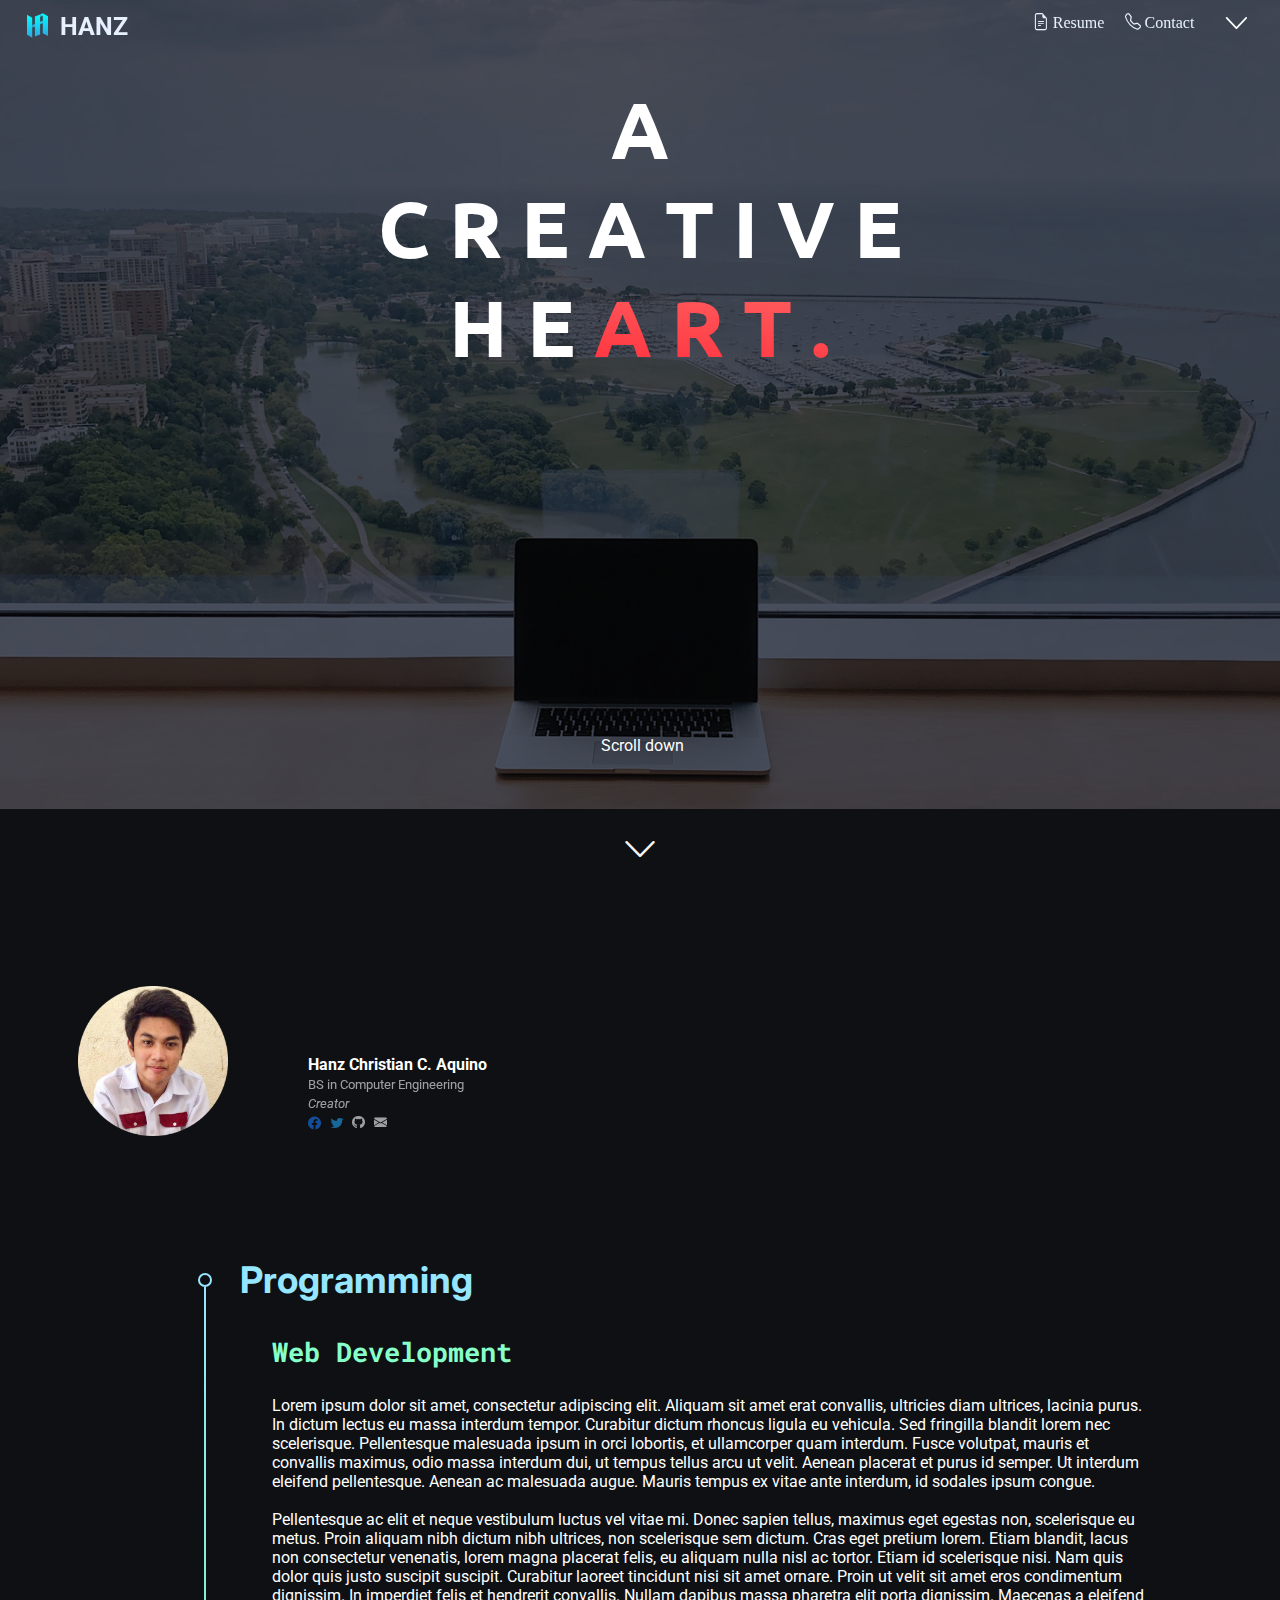
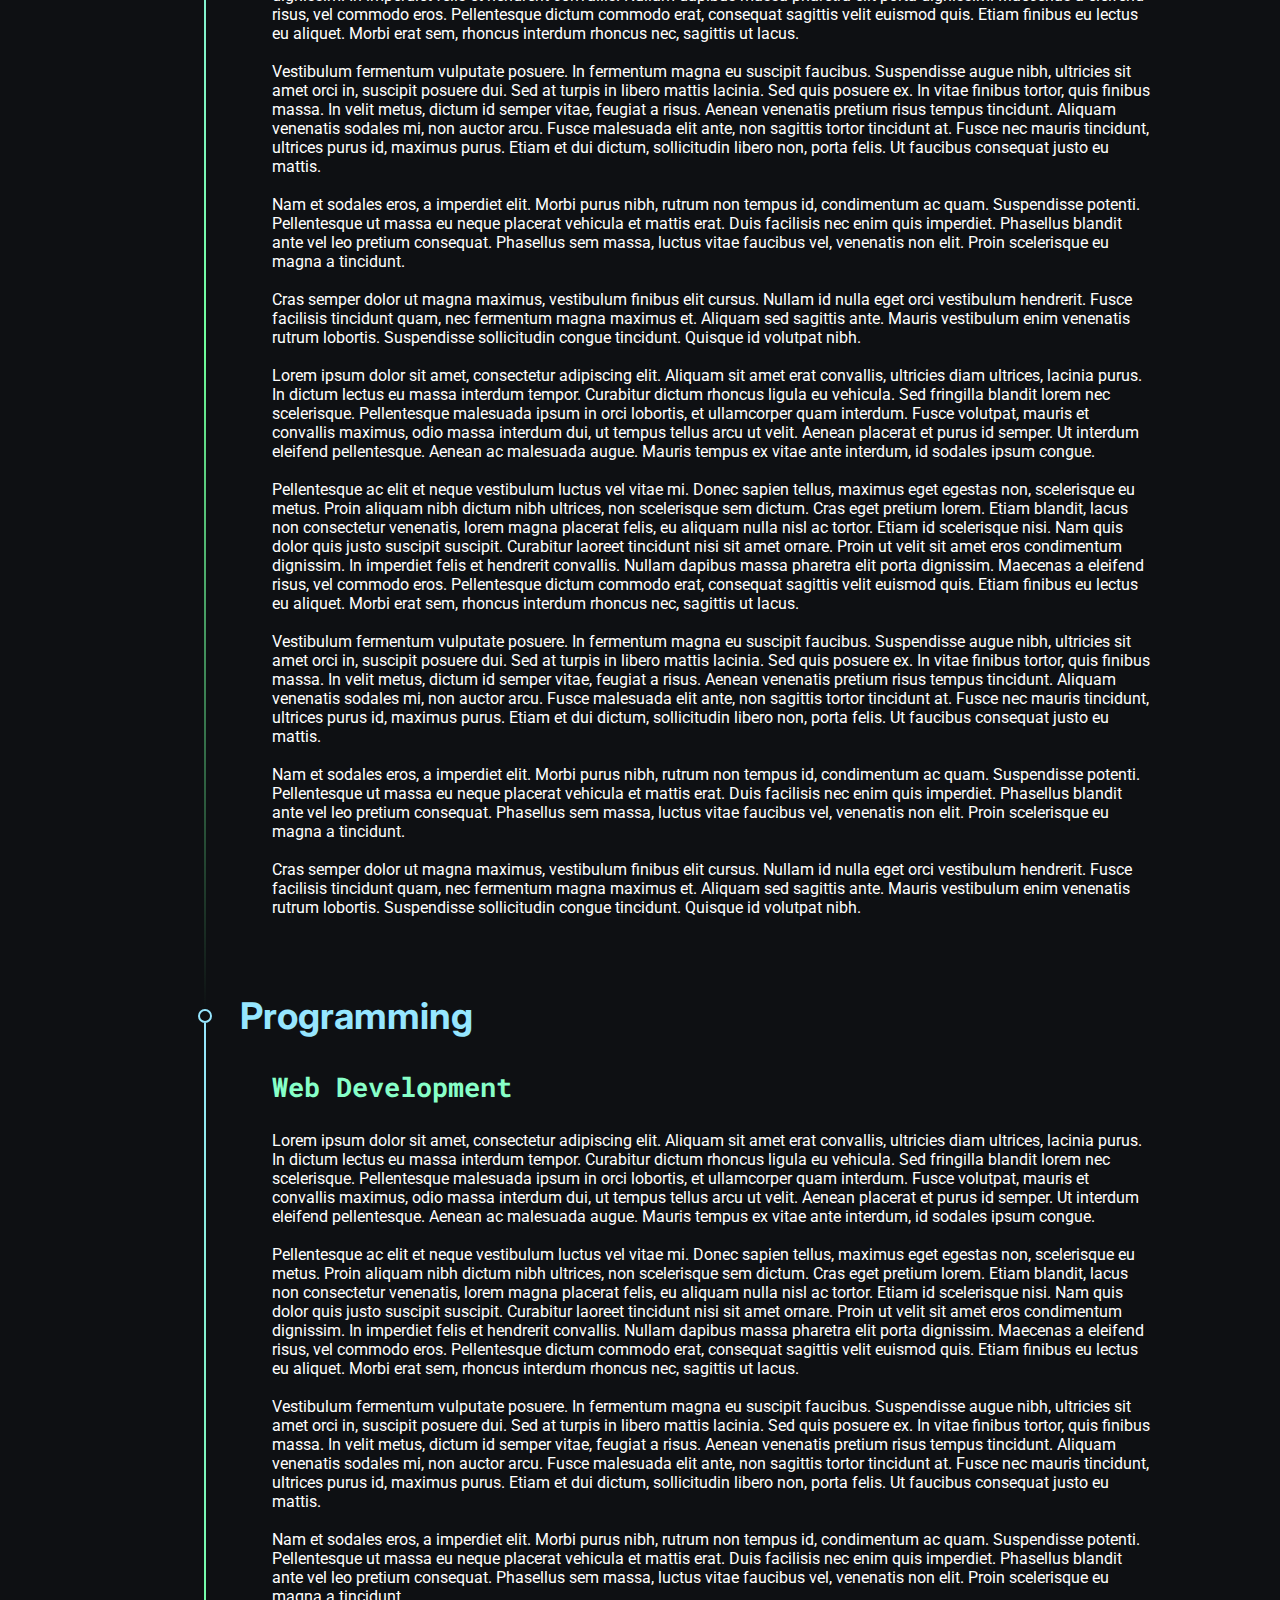
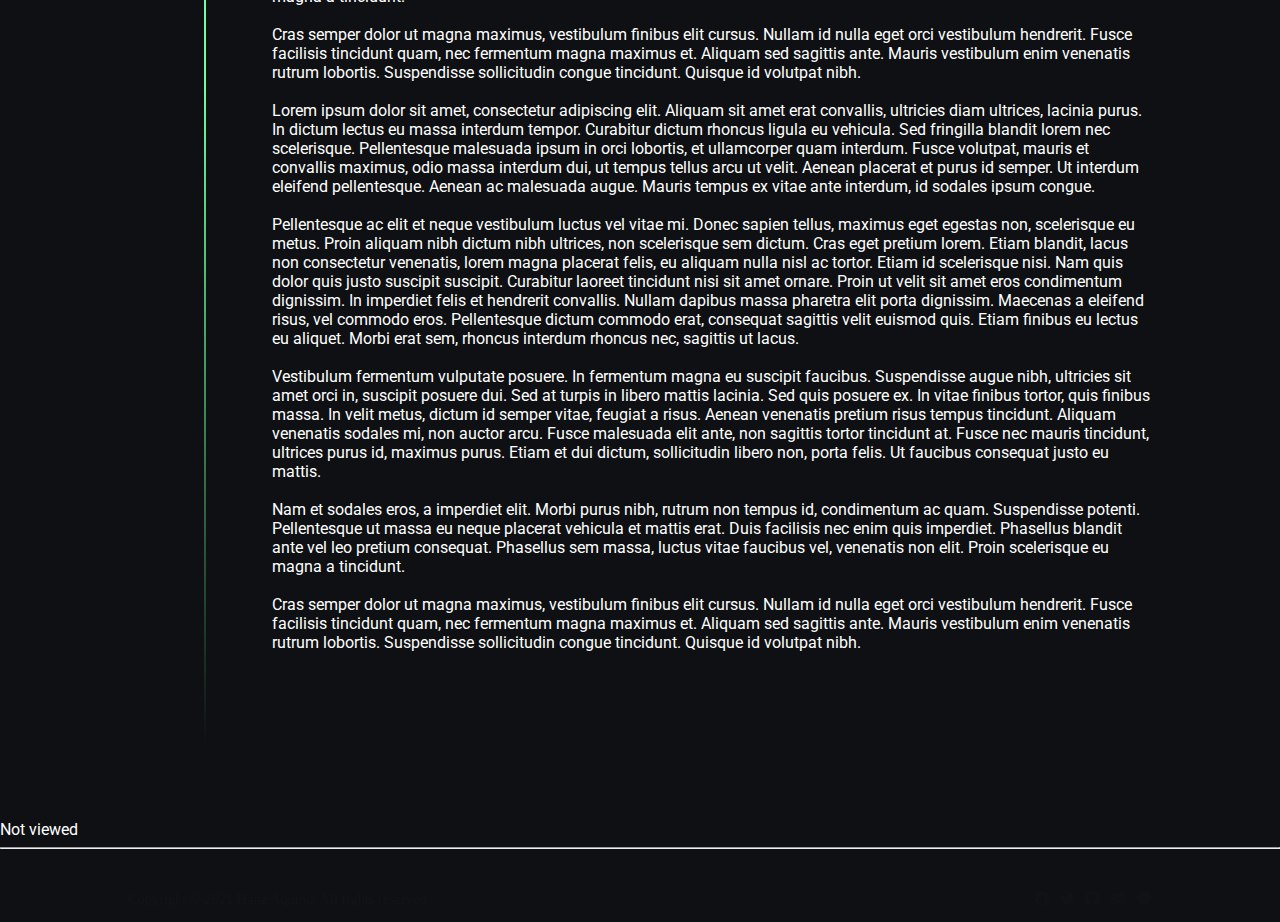
==== commit 4798d859: "Major Update: Added some Contents and new Color Scheme" ====
--- a/index.html
+++ b/index.html
@@ -1 +1 @@
-<!doctype html><html lang="en"><head><meta charset="utf-8"/><link rel="icon" href="/hz-logo (3).png"/><meta name="viewport" content="width=device-width,initial-scale=1"/><meta name="description" content="Web site created using create-react-app"/><link rel="apple-touch-icon" href="/logo192.png"/><link rel="manifest" href="/manifest.json"/><link rel="preconnect" href="https://fonts.googleapis.com"><link rel="preconnect" href="https://fonts.gstatic.com" crossorigin><link href="https://fonts.googleapis.com/css2?family=Caveat:wght@500&family=Pacifico&family=Roboto:ital,wght@0,500;0,700;1,300&display=swap" rel="stylesheet"><link href="/static/css/2.7f94c300.chunk.css" rel="stylesheet"><link href="/static/css/main.cc808089.chunk.css" rel="stylesheet"></head><body><noscript>You need to enable JavaScript to run this app.</noscript><div id="root"></div><script>!function(e){function r(r){for(var n,a,i=r[0],c=r[1],l=r[2],s=0,p=[];s<i.length;s++)a=i[s],Object.prototype.hasOwnProperty.call(o,a)&&o[a]&&p.push(o[a][0]),o[a]=0;for(n in c)Object.prototype.hasOwnProperty.call(c,n)&&(e[n]=c[n]);for(f&&f(r);p.length;)p.shift()();return u.push.apply(u,l||[]),t()}function t(){for(var e,r=0;r<u.length;r++){for(var t=u[r],n=!0,i=1;i<t.length;i++){var c=t[i];0!==o[c]&&(n=!1)}n&&(u.splice(r--,1),e=a(a.s=t[0]))}return e}var n={},o={1:0},u=[];function a(r){if(n[r])return n[r].exports;var t=n[r]={i:r,l:!1,exports:{}};return e[r].call(t.exports,t,t.exports,a),t.l=!0,t.exports}a.e=function(e){var r=[],t=o[e];if(0!==t)if(t)r.push(t[2]);else{var n=new Promise((function(r,n){t=o[e]=[r,n]}));r.push(t[2]=n);var u,i=document.createElement("script");i.charset="utf-8",i.timeout=120,a.nc&&i.setAttribute("nonce",a.nc),i.src=function(e){return a.p+"static/js/"+({}[e]||e)+"."+{3:"b26cac58"}[e]+".chunk.js"}(e);var c=new Error;u=function(r){i.onerror=i.onload=null,clearTimeout(l);var t=o[e];if(0!==t){if(t){var n=r&&("load"===r.type?"missing":r.type),u=r&&r.target&&r.target.src;c.message="Loading chunk "+e+" failed.\n("+n+": "+u+")",c.name="ChunkLoadError",c.type=n,c.request=u,t[1](c)}o[e]=void 0}};var l=setTimeout((function(){u({type:"timeout",target:i})}),12e4);i.onerror=i.onload=u,document.head.appendChild(i)}return Promise.all(r)},a.m=e,a.c=n,a.d=function(e,r,t){a.o(e,r)||Object.defineProperty(e,r,{enumerable:!0,get:t})},a.r=function(e){"undefined"!=typeof Symbol&&Symbol.toStringTag&&Object.defineProperty(e,Symbol.toStringTag,{value:"Module"}),Object.defineProperty(e,"__esModule",{value:!0})},a.t=function(e,r){if(1&r&&(e=a(e)),8&r)return e;if(4&r&&"object"==typeof e&&e&&e.__esModule)return e;var t=Object.create(null);if(a.r(t),Object.defineProperty(t,"default",{enumerable:!0,value:e}),2&r&&"string"!=typeof e)for(var n in e)a.d(t,n,function(r){return e[r]}.bind(null,n));return t},a.n=function(e){var r=e&&e.__esModule?function(){return e.default}:function(){return e};return a.d(r,"a",r),r},a.o=function(e,r){return Object.prototype.hasOwnProperty.call(e,r)},a.p="/",a.oe=function(e){throw console.error(e),e};var i=this.webpackJsonphanzzakino=this.webpackJsonphanzzakino||[],c=i.push.bind(i);i.push=r,i=i.slice();for(var l=0;l<i.length;l++)r(i[l]);var f=c;t()}([])</script><script src="/static/js/2.f7873b7c.chunk.js"></script><script src="/static/js/main.8d92835e.chunk.js"></script></body></html>+<!doctype html><html lang="en"><head><meta charset="utf-8"/><link rel="icon" href="/favicon.png"/><meta name="viewport" content="width=device-width,initial-scale=1"/><meta name="description" content="Web site created using create-react-app"/><link rel="apple-touch-icon" href="/logo192.png"/><link rel="manifest" href="/manifest.json"/><link rel="preconnect" href="https://fonts.googleapis.com"><link rel="preconnect" href="https://fonts.gstatic.com" crossorigin><link href="https://fonts.googleapis.com/css2?family=Caveat:wght@500&family=Pacifico&family=Roboto:ital,wght@0,500;0,700;1,300&display=swap" rel="stylesheet"><link href="https://fonts.googleapis.com/css2?family=Cantarell:wght@400;700&family=Inter:wght@400;700;900&family=Ubuntu:wght@400;700&display=swap" rel="stylesheet"><link href="https://fonts.googleapis.com/css2?family=Roboto+Mono:wght@300;400&display=swap" rel="stylesheet"><link href="/static/css/2.7f94c300.chunk.css" rel="stylesheet"><link href="/static/css/main.6eead29e.chunk.css" rel="stylesheet"></head><body><noscript>You need to enable JavaScript to run this app.</noscript><div id="root"></div><script>!function(e){function r(r){for(var n,a,i=r[0],c=r[1],l=r[2],s=0,p=[];s<i.length;s++)a=i[s],Object.prototype.hasOwnProperty.call(o,a)&&o[a]&&p.push(o[a][0]),o[a]=0;for(n in c)Object.prototype.hasOwnProperty.call(c,n)&&(e[n]=c[n]);for(f&&f(r);p.length;)p.shift()();return u.push.apply(u,l||[]),t()}function t(){for(var e,r=0;r<u.length;r++){for(var t=u[r],n=!0,i=1;i<t.length;i++){var c=t[i];0!==o[c]&&(n=!1)}n&&(u.splice(r--,1),e=a(a.s=t[0]))}return e}var n={},o={1:0},u=[];function a(r){if(n[r])return n[r].exports;var t=n[r]={i:r,l:!1,exports:{}};return e[r].call(t.exports,t,t.exports,a),t.l=!0,t.exports}a.e=function(e){var r=[],t=o[e];if(0!==t)if(t)r.push(t[2]);else{var n=new Promise((function(r,n){t=o[e]=[r,n]}));r.push(t[2]=n);var u,i=document.createElement("script");i.charset="utf-8",i.timeout=120,a.nc&&i.setAttribute("nonce",a.nc),i.src=function(e){return a.p+"static/js/"+({}[e]||e)+"."+{3:"b26cac58"}[e]+".chunk.js"}(e);var c=new Error;u=function(r){i.onerror=i.onload=null,clearTimeout(l);var t=o[e];if(0!==t){if(t){var n=r&&("load"===r.type?"missing":r.type),u=r&&r.target&&r.target.src;c.message="Loading chunk "+e+" failed.\n("+n+": "+u+")",c.name="ChunkLoadError",c.type=n,c.request=u,t[1](c)}o[e]=void 0}};var l=setTimeout((function(){u({type:"timeout",target:i})}),12e4);i.onerror=i.onload=u,document.head.appendChild(i)}return Promise.all(r)},a.m=e,a.c=n,a.d=function(e,r,t){a.o(e,r)||Object.defineProperty(e,r,{enumerable:!0,get:t})},a.r=function(e){"undefined"!=typeof Symbol&&Symbol.toStringTag&&Object.defineProperty(e,Symbol.toStringTag,{value:"Module"}),Object.defineProperty(e,"__esModule",{value:!0})},a.t=function(e,r){if(1&r&&(e=a(e)),8&r)return e;if(4&r&&"object"==typeof e&&e&&e.__esModule)return e;var t=Object.create(null);if(a.r(t),Object.defineProperty(t,"default",{enumerable:!0,value:e}),2&r&&"string"!=typeof e)for(var n in e)a.d(t,n,function(r){return e[r]}.bind(null,n));return t},a.n=function(e){var r=e&&e.__esModule?function(){return e.default}:function(){return e};return a.d(r,"a",r),r},a.o=function(e,r){return Object.prototype.hasOwnProperty.call(e,r)},a.p="/",a.oe=function(e){throw console.error(e),e};var i=this.webpackJsonphanzzakino=this.webpackJsonphanzzakino||[],c=i.push.bind(i);i.push=r,i=i.slice();for(var l=0;l<i.length;l++)r(i[l]);var f=c;t()}([])</script><script src="/static/js/2.f7873b7c.chunk.js"></script><script src="/static/js/main.d9f6c83f.chunk.js"></script></body></html>--- a/static/css/main.6eead29e.chunk.css
+++ b/static/css/main.6eead29e.chunk.css
@@ -0,0 +1,2 @@
+html{font-size:16px}body{margin:0;font-family:"Roboto","Arial",sans-serif;-webkit-font-smoothing:antialiased;-moz-osx-font-smoothing:grayscale;background-color:#0e1013;color:#fff}code{font-family:source-code-pro,Menlo,Monaco,Consolas,"Courier New",monospace}@media (min-width:1600px){body{margin-right:15%;margin-left:15%}}.hz-container{margin-left:10%;margin-right:10%}.hz-row,.hz-row-unresponsive{display:-webkit-flex;display:flex}.hz-column{-webkit-flex:50% 1;flex:50% 1}.hz-column-fit{width:-webkit-fit-content;width:-moz-fit-content;width:fit-content;margin:0;padding:0}.hz-column-fit-height{height:-webkit-fit-content;height:-moz-fit-content;height:fit-content;-webkit-flex:50% 1;flex:50% 1}@media (max-width:770px){.hz-container{margin-left:10px;margin-right:10px}.hz-row{display:-webkit-flex;display:flex;-webkit-flex-direction:column;flex-direction:column}}@media (max-width:330px){html{font-size:14px}}.hz-navbar-view{width:100%;position:fixed;background-color:#000;height:35px}.hz-navbar{height:48px;width:100%;position:fixed;z-index:1;left:0;top:0;overflow:hidden;transition:.5s}.hz-navbar-collapse{font-size:1.0625rem;display:-webkit-flex;display:flex;position:relative;width:100%;margin-top:10%}.hz-navbar-list{display:-webkit-flex;display:flex;-webkit-flex-direction:column;flex-direction:column}.hz-navbar-logo{height:20px;width:20px}.hz-navbar-logo,.hz-navbar-logo-topped{position:relative;top:3px;padding-right:10px;transition:.5s}.hz-navbar-logo-topped{height:25px;width:25px}.hz-navbar-brand{font-size:1.25rem;margin-top:11px}.hz-navbar-brand,.hz-navbar-brand-topped{color:#e6f0ff;background-color:transparent;position:fixed;left:25px;z-index:2;transition:.5s;text-decoration:none;font-weight:bolder}.hz-navbar-brand-topped{font-size:1.5625rem;margin-top:10px}.hz-nvlink,.hz-nvlink:active,.hz-nvlink:focus{text-decoration:none;margin:2px;color:#dce6eb;background-color:transparent}.hz-navbar-toggle{background-color:transparent;color:#fff;position:fixed;margin-top:8px;right:25px;z-index:2}.hz-navbar-toggle:hover{-webkit-transform:scale(1.1);transform:scale(1.1);transition:.2s}.hz-navbar-chevron-animated{-webkit-transform:rotateX(180deg);transform:rotateX(180deg);transition:.6s}.hz-navbar-chevron{-webkit-transform:rotateX(0deg);transform:rotateX(0deg);transition:.6s}.hz-navbar-agroup{display:-webkit-flex;display:flex;-webkit-flex-direction:row;flex-direction:row;z-index:2;width:-webkit-fit-content;width:-moz-fit-content;width:fit-content;right:75px;position:fixed}.hz-navbar-agroup-link{width:85px;margin:0 3px;height:31px}.hz-navbar-agroup-link,.hz-navbar-agroup-link-scrolled{font-family:"Roboto light";-webkit-flex:50% 1;flex:50% 1;text-align:center;padding-top:14px;text-decoration:none;color:#e6f0ff;font-size:1rem}.hz-navbar-agroup-link-scrolled{overflow:hidden;width:20px;margin:0 25px 0 5px;height:20px;transition:.8s}.hz-navbar-agroup-link-scrolled span{visibility:hidden}@media (max-width:600px){.hz-navbar-collapse{font-size:2.5vh;display:-webkit-flex;display:flex;-webkit-flex-direction:column;flex-direction:column;margin-top:55px}.hz-navbar-brand,.hz-navbar-brand-topped{left:10px}.hz-navbar-toggle{right:5px}.hz-navbar-agroup{right:45px}.hz-navbar-agroup-link{margin:0 1px;padding-top:16px;width:70px;font-size:.8rem}.hz-navbar-agroup-link-scrolled{margin:0 20px 0 5px}}.hz-content-aboutme-nametag{margin-left:30px;transition:1.5s;-webkit-transform:unset;transform:unset}.hz-content-aboutme-nametag-hidden{-webkit-transform:translateY(30px);transform:translateY(30px);margin-left:30px}.hz-content-footer{font-family:"Roboto light";opacity:1%;font-size:.9rem;display:-webkit-flex;display:flex}.hz-content-programminng-title{margin-top:-1rem;margin-left:-2rem;font-size:2.3rem;font-family:"Inter",sans-serif;color:#96e6ff}.hz-content-programminng-web-title{font-size:1.7rem;font-family:"Roboto Mono",sans-serif;color:#87ffc8}@media (max-width:600px){.hz-content-footer{font-size:.7rem;-webkit-flex-direction:column-reverse;flex-direction:column-reverse;-webkit-align-items:center!important;align-items:center!important}.hz-content-aboutme-nametag,.hz-content-aboutme-nametag-hidden{margin-left:0}.hz-content-programminng-title{margin-top:-.9rem;margin-left:-.7rem;font-size:2.3rem}}.hz-fullcentered{display:-webkit-flex!important;display:flex!important;-webkit-align-items:center!important;align-items:center!important}.hz-transparent{background-color:transparent;border-style:none;outline-style:none}.hz-unresponsive{display:-webkit-flex;display:flex;-webkit-flex-direction:none;flex-direction:none}.hz-light-text{font-family:"Roboto light"}.hz-card{border-radius:15px;padding:10px 25px;background-color:hsla(0,0%,100%,.8);color:#040609;overflow:hidden}.hz-card p{font-family:"Roboto";font-size:1.15rem}.hz-slidein{-webkit-transform:unset;transform:unset;transition:1.5s}.hz-slidein-hidden{-webkit-transform:translateY(10px);transform:translateY(10px);visibility:hidden}@-webkit-keyframes hz-slideToRight{0%{-webkit-transform:translateX(-50px);transform:translateX(-50px)}to{-webkit-transform:unset;transform:unset}}@keyframes hz-slideToRight{0%{-webkit-transform:translateX(-50px);transform:translateX(-50px)}to{-webkit-transform:unset;transform:unset}}@-webkit-keyframes hz-slideToLeft{0%{-webkit-transform:translateX(100px);transform:translateX(100px)}to{-webkit-transform:unset;transform:unset}}@keyframes hz-slideToLeft{0%{-webkit-transform:translateX(100px);transform:translateX(100px)}to{-webkit-transform:unset;transform:unset}}.hz-line{position:relative;background-color:#fff;margin-left:6px;width:2px;height:105%;bottom:0}.hz-circle{position:relative;height:10px;width:10px;background-color:transparent;border:2px solid #fff;border-radius:50%}.hz-line-ci{margin-top:0;margin-left:70px;margin-right:60px;height:100%;bottom:0}@media (max-width:600px){.hz-line{width:1px}.hz-circle{height:10px;width:10px}.hz-line-ci{margin-top:0;margin-left:10px;margin-right:30px}}.H-Navbar{backdrop-filter:blur(8px);-webkit-backdrop-filter:blur(8px);-moz-backdrop-filter:blur(8px);background:rgba(7,9,12,.9)}.H-NvToggle,.H-NvToggle:active,.H-NvToggle:focus,.H-NvToggle:hover{background:transparent;font-size:26px;outline:none;border:none;color:#fff;outline-style:none;box-shadow:none}.H-NvLink-head{color:#c8dcff}.navCol1{right:0;-webkit-animation:hz-slideToRight;animation:hz-slideToRight;-webkit-animation-duration:.5s;animation-duration:.5s;-webkit-animation-timing-function:ease;animation-timing-function:ease}.navCol1,.navCol2{position:relative;overflow-x:hidden;overflow-y:hidden}.navCol2{left:0;-webkit-animation:hz-slideToLeft;animation:hz-slideToLeft;-webkit-animation-duration:.5s;animation-duration:.5s;-webkit-animation-timing-function:ease;animation-timing-function:ease}@media (max-width:600px){.navCol2{position:relative;left:0;overflow-x:hidden;overflow-y:hidden;-webkit-animation:hz-slideToRight;animation:hz-slideToRight;-webkit-animation-duration:.5s;animation-duration:.5s;-webkit-animation-timing-function:ease;animation-timing-function:ease}}.H-CtnImgMe:hover{-webkit-transform:scale(102%);transform:scale(102%)}.H-CtnSlogan{font-family:"Ubuntu","Inter","Roboto",sans-serif;font-size:5rem;background-color:#c8e6ff;background:linear-gradient(185deg,#ff6464,#ff303c);background-size:100%;-webkit-background-clip:text;-moz-background-clip:text;-webkit-text-fill-color:transparent;-moz-text-fill-color:transparent}.hz-cv-scrolldowncehvron{color:#f5f5f5;font-size:4vh;transition:.2s}.hz-cv-scrolldowncehvron:hover{color:#f5f5f5;font-size:5vh;transition:.2s}.H-Ctn-Scrolldowntext{position:absolute;top:80vh;right:calc(50% - 44px)}.H-CtnImgMe-hid{-webkit-transform:translateX(-50px);transform:translateX(-50px)}.H-CtnImgMe-shw{-webkit-transform:unset;transform:unset;transition:1s}.H-Ctn-hitxt{padding:0;margin:-10px 0 0;font-size:2rem;font-family:"Caveat";background-color:#00e4ff;background-image:linear-gradient(180deg,#00e4ff,#c8e6ff)}.H-Ctn-hitxt,.H-Ctn-textgradient{background-size:100%;-webkit-background-clip:text;-moz-background-clip:text;-webkit-text-fill-color:transparent;-moz-text-fill-color:transparent}.H-Ctn-textgradient{background-color:#fa5050;background-image:linear-gradient(180deg,#ff1e1e,#6914d7)}.H-Ctn-circle1{border-color:#96e6ff}.H-Ctn-line1{background-color:#c8e6ff;background:linear-gradient(180deg,#96e6ff,#6eff9b 50%,rgba(0,212,255,0))}.H-CtnMSlogan-hid{visibility:hidden;-webkit-transform:translateY(50vh);transform:translateY(50vh)}.H-CtnMSlogan-hid,.H-CtnMSlogan-shw{font-family:"Ubuntu","Inter","Roboto",sans-serif;font-weight:bolder;font-size:5rem}.H-CtnMSlogan-shw{visibility:visible;-webkit-transform:unset;transform:unset;transition:1.5s}@media (max-width:600px){.H-Ctn-hitxt{margin-top:10px}.H-CtnMSlogan-hid{font-size:3rem}.H-CtnMSlogan-shw{padding-top:18vh;font-size:3rem}.H-CtnSlogan{margin-top:18vh;font-size:3rem}}
+/*# sourceMappingURL=main.6eead29e.chunk.css.map */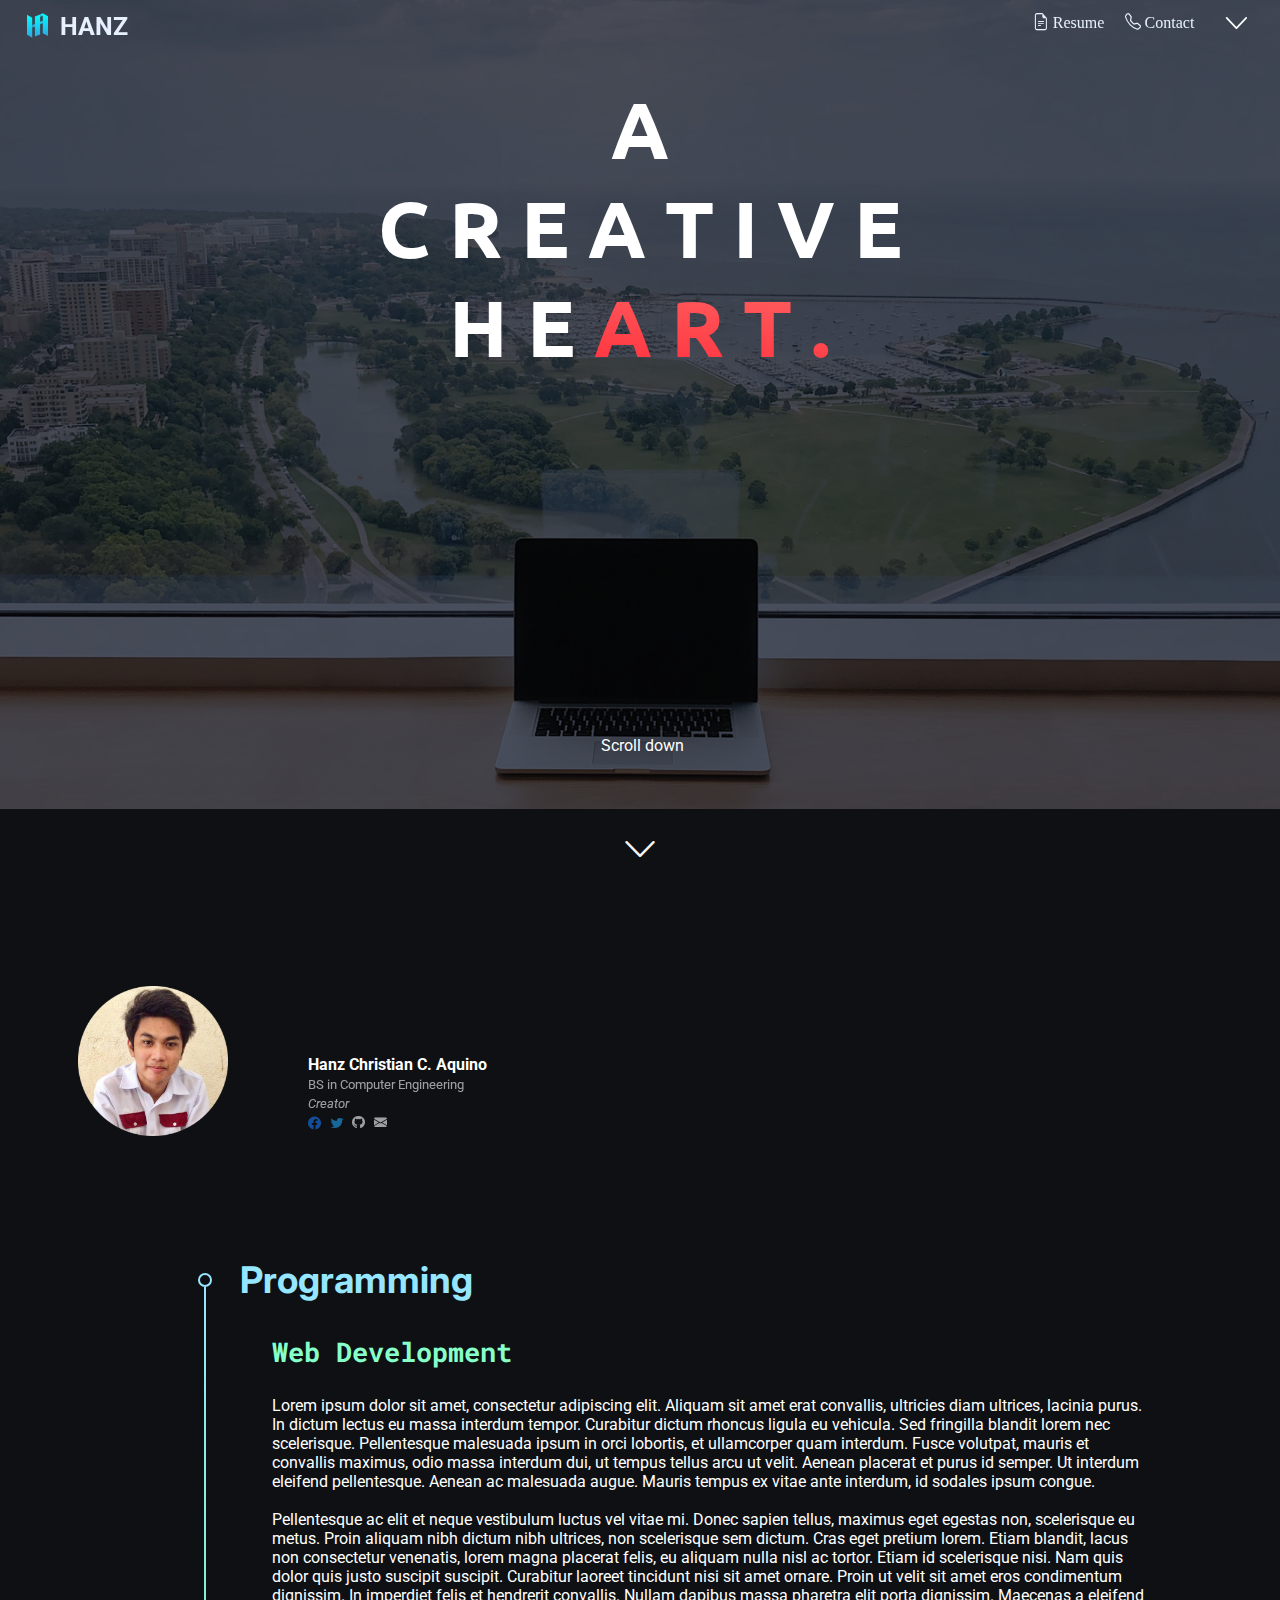
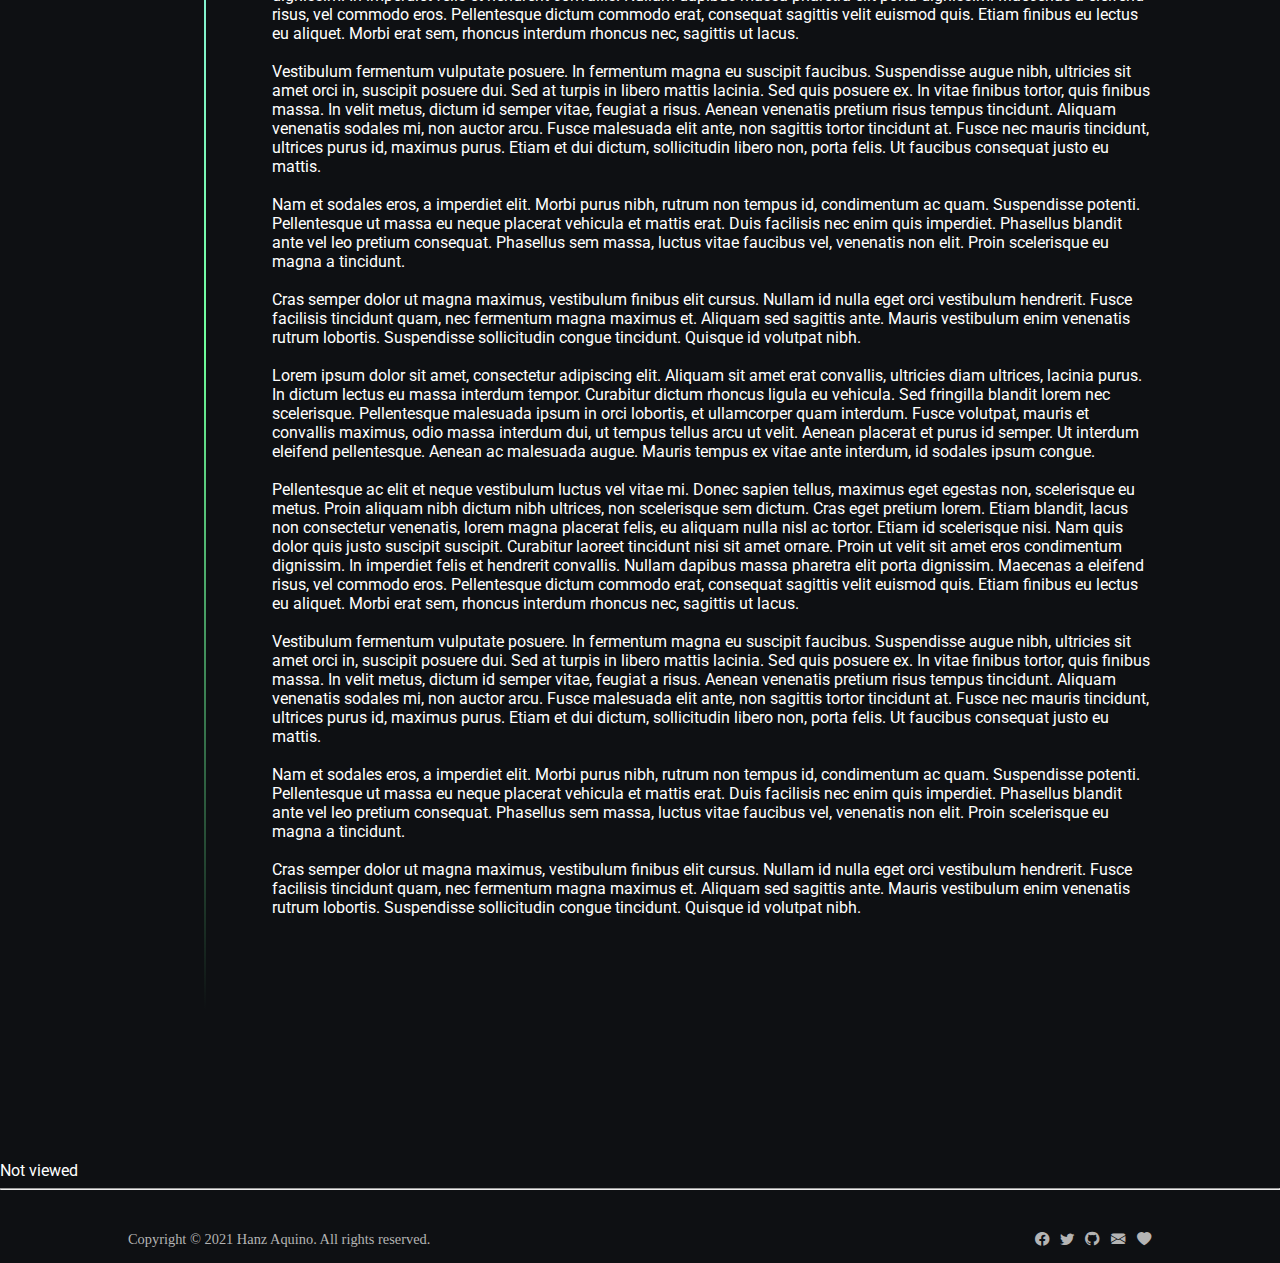
==== commit 94331348: "Minor Fix: Fixed Not visible footer on build" ====
--- a/index.html
+++ b/index.html
@@ -1 +1 @@
-<!doctype html><html lang="en"><head><meta charset="utf-8"/><link rel="icon" href="/favicon.png"/><meta name="viewport" content="width=device-width,initial-scale=1"/><meta name="description" content="Web site created using create-react-app"/><link rel="apple-touch-icon" href="/logo192.png"/><link rel="manifest" href="/manifest.json"/><link rel="preconnect" href="https://fonts.googleapis.com"><link rel="preconnect" href="https://fonts.gstatic.com" crossorigin><link href="https://fonts.googleapis.com/css2?family=Caveat:wght@500&family=Pacifico&family=Roboto:ital,wght@0,500;0,700;1,300&display=swap" rel="stylesheet"><link href="https://fonts.googleapis.com/css2?family=Cantarell:wght@400;700&family=Inter:wght@400;700;900&family=Ubuntu:wght@400;700&display=swap" rel="stylesheet"><link href="https://fonts.googleapis.com/css2?family=Roboto+Mono:wght@300;400&display=swap" rel="stylesheet"><link href="/static/css/2.7f94c300.chunk.css" rel="stylesheet"><link href="/static/css/main.6eead29e.chunk.css" rel="stylesheet"></head><body><noscript>You need to enable JavaScript to run this app.</noscript><div id="root"></div><script>!function(e){function r(r){for(var n,a,i=r[0],c=r[1],l=r[2],s=0,p=[];s<i.length;s++)a=i[s],Object.prototype.hasOwnProperty.call(o,a)&&o[a]&&p.push(o[a][0]),o[a]=0;for(n in c)Object.prototype.hasOwnProperty.call(c,n)&&(e[n]=c[n]);for(f&&f(r);p.length;)p.shift()();return u.push.apply(u,l||[]),t()}function t(){for(var e,r=0;r<u.length;r++){for(var t=u[r],n=!0,i=1;i<t.length;i++){var c=t[i];0!==o[c]&&(n=!1)}n&&(u.splice(r--,1),e=a(a.s=t[0]))}return e}var n={},o={1:0},u=[];function a(r){if(n[r])return n[r].exports;var t=n[r]={i:r,l:!1,exports:{}};return e[r].call(t.exports,t,t.exports,a),t.l=!0,t.exports}a.e=function(e){var r=[],t=o[e];if(0!==t)if(t)r.push(t[2]);else{var n=new Promise((function(r,n){t=o[e]=[r,n]}));r.push(t[2]=n);var u,i=document.createElement("script");i.charset="utf-8",i.timeout=120,a.nc&&i.setAttribute("nonce",a.nc),i.src=function(e){return a.p+"static/js/"+({}[e]||e)+"."+{3:"b26cac58"}[e]+".chunk.js"}(e);var c=new Error;u=function(r){i.onerror=i.onload=null,clearTimeout(l);var t=o[e];if(0!==t){if(t){var n=r&&("load"===r.type?"missing":r.type),u=r&&r.target&&r.target.src;c.message="Loading chunk "+e+" failed.\n("+n+": "+u+")",c.name="ChunkLoadError",c.type=n,c.request=u,t[1](c)}o[e]=void 0}};var l=setTimeout((function(){u({type:"timeout",target:i})}),12e4);i.onerror=i.onload=u,document.head.appendChild(i)}return Promise.all(r)},a.m=e,a.c=n,a.d=function(e,r,t){a.o(e,r)||Object.defineProperty(e,r,{enumerable:!0,get:t})},a.r=function(e){"undefined"!=typeof Symbol&&Symbol.toStringTag&&Object.defineProperty(e,Symbol.toStringTag,{value:"Module"}),Object.defineProperty(e,"__esModule",{value:!0})},a.t=function(e,r){if(1&r&&(e=a(e)),8&r)return e;if(4&r&&"object"==typeof e&&e&&e.__esModule)return e;var t=Object.create(null);if(a.r(t),Object.defineProperty(t,"default",{enumerable:!0,value:e}),2&r&&"string"!=typeof e)for(var n in e)a.d(t,n,function(r){return e[r]}.bind(null,n));return t},a.n=function(e){var r=e&&e.__esModule?function(){return e.default}:function(){return e};return a.d(r,"a",r),r},a.o=function(e,r){return Object.prototype.hasOwnProperty.call(e,r)},a.p="/",a.oe=function(e){throw console.error(e),e};var i=this.webpackJsonphanzzakino=this.webpackJsonphanzzakino||[],c=i.push.bind(i);i.push=r,i=i.slice();for(var l=0;l<i.length;l++)r(i[l]);var f=c;t()}([])</script><script src="/static/js/2.f7873b7c.chunk.js"></script><script src="/static/js/main.d9f6c83f.chunk.js"></script></body></html>+<!doctype html><html lang="en"><head><meta charset="utf-8"/><link rel="icon" href="/favicon.png"/><meta name="viewport" content="width=device-width,initial-scale=1"/><meta name="description" content="Web site created using create-react-app"/><link rel="apple-touch-icon" href="/logo192.png"/><link rel="manifest" href="/manifest.json"/><link rel="preconnect" href="https://fonts.googleapis.com"><link rel="preconnect" href="https://fonts.gstatic.com" crossorigin><link href="https://fonts.googleapis.com/css2?family=Caveat:wght@500&family=Pacifico&family=Roboto:ital,wght@0,500;0,700;1,300&display=swap" rel="stylesheet"><link href="https://fonts.googleapis.com/css2?family=Cantarell:wght@400;700&family=Inter:wght@400;700;900&family=Ubuntu:wght@400;700&display=swap" rel="stylesheet"><link href="https://fonts.googleapis.com/css2?family=Roboto+Mono:wght@300;400&display=swap" rel="stylesheet"><link href="/static/css/2.7f94c300.chunk.css" rel="stylesheet"><link href="/static/css/main.2ff27d27.chunk.css" rel="stylesheet"></head><body><noscript>You need to enable JavaScript to run this app.</noscript><div id="root"></div><script>!function(e){function r(r){for(var n,a,i=r[0],c=r[1],l=r[2],s=0,p=[];s<i.length;s++)a=i[s],Object.prototype.hasOwnProperty.call(o,a)&&o[a]&&p.push(o[a][0]),o[a]=0;for(n in c)Object.prototype.hasOwnProperty.call(c,n)&&(e[n]=c[n]);for(f&&f(r);p.length;)p.shift()();return u.push.apply(u,l||[]),t()}function t(){for(var e,r=0;r<u.length;r++){for(var t=u[r],n=!0,i=1;i<t.length;i++){var c=t[i];0!==o[c]&&(n=!1)}n&&(u.splice(r--,1),e=a(a.s=t[0]))}return e}var n={},o={1:0},u=[];function a(r){if(n[r])return n[r].exports;var t=n[r]={i:r,l:!1,exports:{}};return e[r].call(t.exports,t,t.exports,a),t.l=!0,t.exports}a.e=function(e){var r=[],t=o[e];if(0!==t)if(t)r.push(t[2]);else{var n=new Promise((function(r,n){t=o[e]=[r,n]}));r.push(t[2]=n);var u,i=document.createElement("script");i.charset="utf-8",i.timeout=120,a.nc&&i.setAttribute("nonce",a.nc),i.src=function(e){return a.p+"static/js/"+({}[e]||e)+"."+{3:"b26cac58"}[e]+".chunk.js"}(e);var c=new Error;u=function(r){i.onerror=i.onload=null,clearTimeout(l);var t=o[e];if(0!==t){if(t){var n=r&&("load"===r.type?"missing":r.type),u=r&&r.target&&r.target.src;c.message="Loading chunk "+e+" failed.\n("+n+": "+u+")",c.name="ChunkLoadError",c.type=n,c.request=u,t[1](c)}o[e]=void 0}};var l=setTimeout((function(){u({type:"timeout",target:i})}),12e4);i.onerror=i.onload=u,document.head.appendChild(i)}return Promise.all(r)},a.m=e,a.c=n,a.d=function(e,r,t){a.o(e,r)||Object.defineProperty(e,r,{enumerable:!0,get:t})},a.r=function(e){"undefined"!=typeof Symbol&&Symbol.toStringTag&&Object.defineProperty(e,Symbol.toStringTag,{value:"Module"}),Object.defineProperty(e,"__esModule",{value:!0})},a.t=function(e,r){if(1&r&&(e=a(e)),8&r)return e;if(4&r&&"object"==typeof e&&e&&e.__esModule)return e;var t=Object.create(null);if(a.r(t),Object.defineProperty(t,"default",{enumerable:!0,value:e}),2&r&&"string"!=typeof e)for(var n in e)a.d(t,n,function(r){return e[r]}.bind(null,n));return t},a.n=function(e){var r=e&&e.__esModule?function(){return e.default}:function(){return e};return a.d(r,"a",r),r},a.o=function(e,r){return Object.prototype.hasOwnProperty.call(e,r)},a.p="/",a.oe=function(e){throw console.error(e),e};var i=this.webpackJsonphanzzakino=this.webpackJsonphanzzakino||[],c=i.push.bind(i);i.push=r,i=i.slice();for(var l=0;l<i.length;l++)r(i[l]);var f=c;t()}([])</script><script src="/static/js/2.f7873b7c.chunk.js"></script><script src="/static/js/main.8591a98c.chunk.js"></script></body></html>--- a/static/css/main.2ff27d27.chunk.css
+++ b/static/css/main.2ff27d27.chunk.css
@@ -0,0 +1,2 @@
+html{font-size:16px}body{margin:0;font-family:"Roboto","Arial",sans-serif;-webkit-font-smoothing:antialiased;-moz-osx-font-smoothing:grayscale;background-color:#0e1013;color:#fff}code{font-family:source-code-pro,Menlo,Monaco,Consolas,"Courier New",monospace}@media (min-width:1600px){body{margin-right:15%;margin-left:15%}}.hz-container{margin-left:10%;margin-right:10%}.hz-row,.hz-row-unresponsive{display:-webkit-flex;display:flex}.hz-column{-webkit-flex:50% 1;flex:50% 1}.hz-column-fit{width:-webkit-fit-content;width:-moz-fit-content;width:fit-content;margin:0;padding:0}.hz-column-fit-height{height:-webkit-fit-content;height:-moz-fit-content;height:fit-content;-webkit-flex:50% 1;flex:50% 1}@media (max-width:770px){.hz-container{margin-left:10px;margin-right:10px}.hz-row{display:-webkit-flex;display:flex;-webkit-flex-direction:column;flex-direction:column}}@media (max-width:330px){html{font-size:14px}}.hz-navbar-view{width:100%;position:fixed;background-color:#000;height:35px}.hz-navbar{height:48px;width:100%;position:fixed;z-index:1;left:0;top:0;overflow:hidden;transition:.5s}.hz-navbar-collapse{font-size:1.0625rem;display:-webkit-flex;display:flex;position:relative;width:100%;margin-top:10%}.hz-navbar-list{display:-webkit-flex;display:flex;-webkit-flex-direction:column;flex-direction:column}.hz-navbar-logo{height:20px;width:20px}.hz-navbar-logo,.hz-navbar-logo-topped{position:relative;top:3px;padding-right:10px;transition:.5s}.hz-navbar-logo-topped{height:25px;width:25px}.hz-navbar-brand{font-size:1.25rem;margin-top:11px}.hz-navbar-brand,.hz-navbar-brand-topped{color:#e6f0ff;background-color:transparent;position:fixed;left:25px;z-index:2;transition:.5s;text-decoration:none;font-weight:bolder}.hz-navbar-brand-topped{font-size:1.5625rem;margin-top:10px}.hz-nvlink,.hz-nvlink:active,.hz-nvlink:focus{text-decoration:none;margin:2px;color:#dce6eb;background-color:transparent}.hz-navbar-toggle{background-color:transparent;color:#fff;position:fixed;margin-top:8px;right:25px;z-index:2}.hz-navbar-toggle:hover{-webkit-transform:scale(1.1);transform:scale(1.1);transition:.2s}.hz-navbar-chevron-animated{-webkit-transform:rotateX(180deg);transform:rotateX(180deg);transition:.6s}.hz-navbar-chevron{-webkit-transform:rotateX(0deg);transform:rotateX(0deg);transition:.6s}.hz-navbar-agroup{display:-webkit-flex;display:flex;-webkit-flex-direction:row;flex-direction:row;z-index:2;width:-webkit-fit-content;width:-moz-fit-content;width:fit-content;right:75px;position:fixed}.hz-navbar-agroup-link{width:85px;margin:0 3px;height:31px}.hz-navbar-agroup-link,.hz-navbar-agroup-link-scrolled{font-family:"Roboto light";-webkit-flex:50% 1;flex:50% 1;text-align:center;padding-top:14px;text-decoration:none;color:#e6f0ff;font-size:1rem}.hz-navbar-agroup-link-scrolled{overflow:hidden;width:20px;margin:0 25px 0 5px;height:20px;transition:.8s}.hz-navbar-agroup-link-scrolled span{visibility:hidden}@media (max-width:600px){.hz-navbar-collapse{font-size:2.5vh;display:-webkit-flex;display:flex;-webkit-flex-direction:column;flex-direction:column;margin-top:55px}.hz-navbar-brand,.hz-navbar-brand-topped{left:10px}.hz-navbar-toggle{right:5px}.hz-navbar-agroup{right:45px}.hz-navbar-agroup-link{margin:0 1px;padding-top:16px;width:70px;font-size:.8rem}.hz-navbar-agroup-link-scrolled{margin:0 20px 0 5px}}.hz-content-aboutme-nametag{margin-left:30px;transition:1.5s;-webkit-transform:unset;transform:unset}.hz-content-aboutme-nametag-hidden{-webkit-transform:translateY(30px);transform:translateY(30px);margin-left:30px}.hz-content-footer{display:-webkit-flex;display:flex;font-family:"Roboto light";color:#b4b4b4;font-size:.9rem}.hz-content-programminng-title{margin-top:-1rem;margin-left:-2rem;font-size:2.3rem;font-family:"Inter",sans-serif;color:#96e6ff}.hz-content-programminng-web-title{font-size:1.7rem;font-family:"Roboto Mono",sans-serif;color:#87ffc8}@media (max-width:600px){.hz-content-footer{font-size:.7rem;-webkit-flex-direction:column-reverse;flex-direction:column-reverse;-webkit-align-items:center!important;align-items:center!important}.hz-content-aboutme-nametag,.hz-content-aboutme-nametag-hidden{margin-left:0}.hz-content-programminng-title{margin-top:-.9rem;margin-left:-.7rem;font-size:2.3rem}}.hz-fullcentered{display:-webkit-flex!important;display:flex!important;-webkit-align-items:center!important;align-items:center!important}.hz-transparent{background-color:transparent;border-style:none;outline-style:none}.hz-unresponsive{display:-webkit-flex;display:flex;-webkit-flex-direction:none;flex-direction:none}.hz-light-text{font-family:"Roboto light"}.hz-card{border-radius:15px;padding:10px 25px;background-color:hsla(0,0%,100%,.8);color:#040609;overflow:hidden}.hz-card p{font-family:"Roboto";font-size:1.15rem}.hz-slidein{-webkit-transform:unset;transform:unset;transition:1.5s}.hz-slidein-hidden{-webkit-transform:translateY(10px);transform:translateY(10px);visibility:hidden}@-webkit-keyframes hz-slideToRight{0%{-webkit-transform:translateX(-50px);transform:translateX(-50px)}to{-webkit-transform:unset;transform:unset}}@keyframes hz-slideToRight{0%{-webkit-transform:translateX(-50px);transform:translateX(-50px)}to{-webkit-transform:unset;transform:unset}}@-webkit-keyframes hz-slideToLeft{0%{-webkit-transform:translateX(100px);transform:translateX(100px)}to{-webkit-transform:unset;transform:unset}}@keyframes hz-slideToLeft{0%{-webkit-transform:translateX(100px);transform:translateX(100px)}to{-webkit-transform:unset;transform:unset}}.hz-line{position:relative;background-color:#fff;margin-left:6px;width:2px;height:105%;bottom:0}.hz-circle{position:relative;height:10px;width:10px;background-color:transparent;border:2px solid #fff;border-radius:50%}.hz-line-ci{margin-top:0;margin-left:70px;margin-right:60px;height:100%;bottom:0}@media (max-width:600px){.hz-line{width:1px}.hz-circle{height:10px;width:10px}.hz-line-ci{margin-top:0;margin-left:10px;margin-right:30px}}.H-Navbar{backdrop-filter:blur(8px);-webkit-backdrop-filter:blur(8px);-moz-backdrop-filter:blur(8px);background:rgba(7,9,12,.9)}.H-NvToggle,.H-NvToggle:active,.H-NvToggle:focus,.H-NvToggle:hover{background:transparent;font-size:26px;outline:none;border:none;color:#fff;outline-style:none;box-shadow:none}.H-NvLink-head{color:#c8dcff}.navCol1{right:0;-webkit-animation:hz-slideToRight;animation:hz-slideToRight;-webkit-animation-duration:.5s;animation-duration:.5s;-webkit-animation-timing-function:ease;animation-timing-function:ease}.navCol1,.navCol2{position:relative;overflow-x:hidden;overflow-y:hidden}.navCol2{left:0;-webkit-animation:hz-slideToLeft;animation:hz-slideToLeft;-webkit-animation-duration:.5s;animation-duration:.5s;-webkit-animation-timing-function:ease;animation-timing-function:ease}@media (max-width:600px){.navCol2{position:relative;left:0;overflow-x:hidden;overflow-y:hidden;-webkit-animation:hz-slideToRight;animation:hz-slideToRight;-webkit-animation-duration:.5s;animation-duration:.5s;-webkit-animation-timing-function:ease;animation-timing-function:ease}}.H-CtnImgMe:hover{-webkit-transform:scale(102%);transform:scale(102%)}.H-CtnSlogan{font-family:"Ubuntu","Inter","Roboto",sans-serif;font-size:5rem;background-color:#c8e6ff;background:linear-gradient(185deg,#ff6464,#ff303c);background-size:100%;-webkit-background-clip:text;-moz-background-clip:text;-webkit-text-fill-color:transparent;-moz-text-fill-color:transparent}.hz-cv-scrolldowncehvron{color:#f5f5f5;font-size:4vh;transition:.2s}.hz-cv-scrolldowncehvron:hover{color:#f5f5f5;font-size:5vh;transition:.2s}.H-Ctn-Scrolldowntext{position:absolute;top:80vh;right:calc(50% - 44px)}.H-CtnImgMe-hid{-webkit-transform:translateX(-50px);transform:translateX(-50px)}.H-CtnImgMe-shw{-webkit-transform:unset;transform:unset;transition:1s}.H-Ctn-hitxt{padding:0;margin:-10px 0 0;font-size:2rem;font-family:"Caveat";background-color:#00e4ff;background-image:linear-gradient(180deg,#00e4ff,#c8e6ff)}.H-Ctn-hitxt,.H-Ctn-textgradient{background-size:100%;-webkit-background-clip:text;-moz-background-clip:text;-webkit-text-fill-color:transparent;-moz-text-fill-color:transparent}.H-Ctn-textgradient{background-color:#fa5050;background-image:linear-gradient(180deg,#ff1e1e,#6914d7)}.H-Ctn-circle1{border-color:#96e6ff}.H-Ctn-line1{background-color:#c8e6ff;background:linear-gradient(180deg,#96e6ff,#6eff9b 50%,rgba(0,212,255,0))}.H-CtnMSlogan-hid{visibility:hidden;-webkit-transform:translateY(50vh);transform:translateY(50vh)}.H-CtnMSlogan-hid,.H-CtnMSlogan-shw{font-family:"Ubuntu","Inter","Roboto",sans-serif;font-weight:bolder;font-size:5rem}.H-CtnMSlogan-shw{visibility:visible;-webkit-transform:unset;transform:unset;transition:1.5s}@media (max-width:600px){.H-Ctn-hitxt{margin-top:10px}.H-CtnMSlogan-hid{font-size:3rem}.H-CtnMSlogan-shw{padding-top:18vh;font-size:3rem}.H-CtnSlogan{margin-top:18vh;font-size:3rem}}
+/*# sourceMappingURL=main.2ff27d27.chunk.css.map */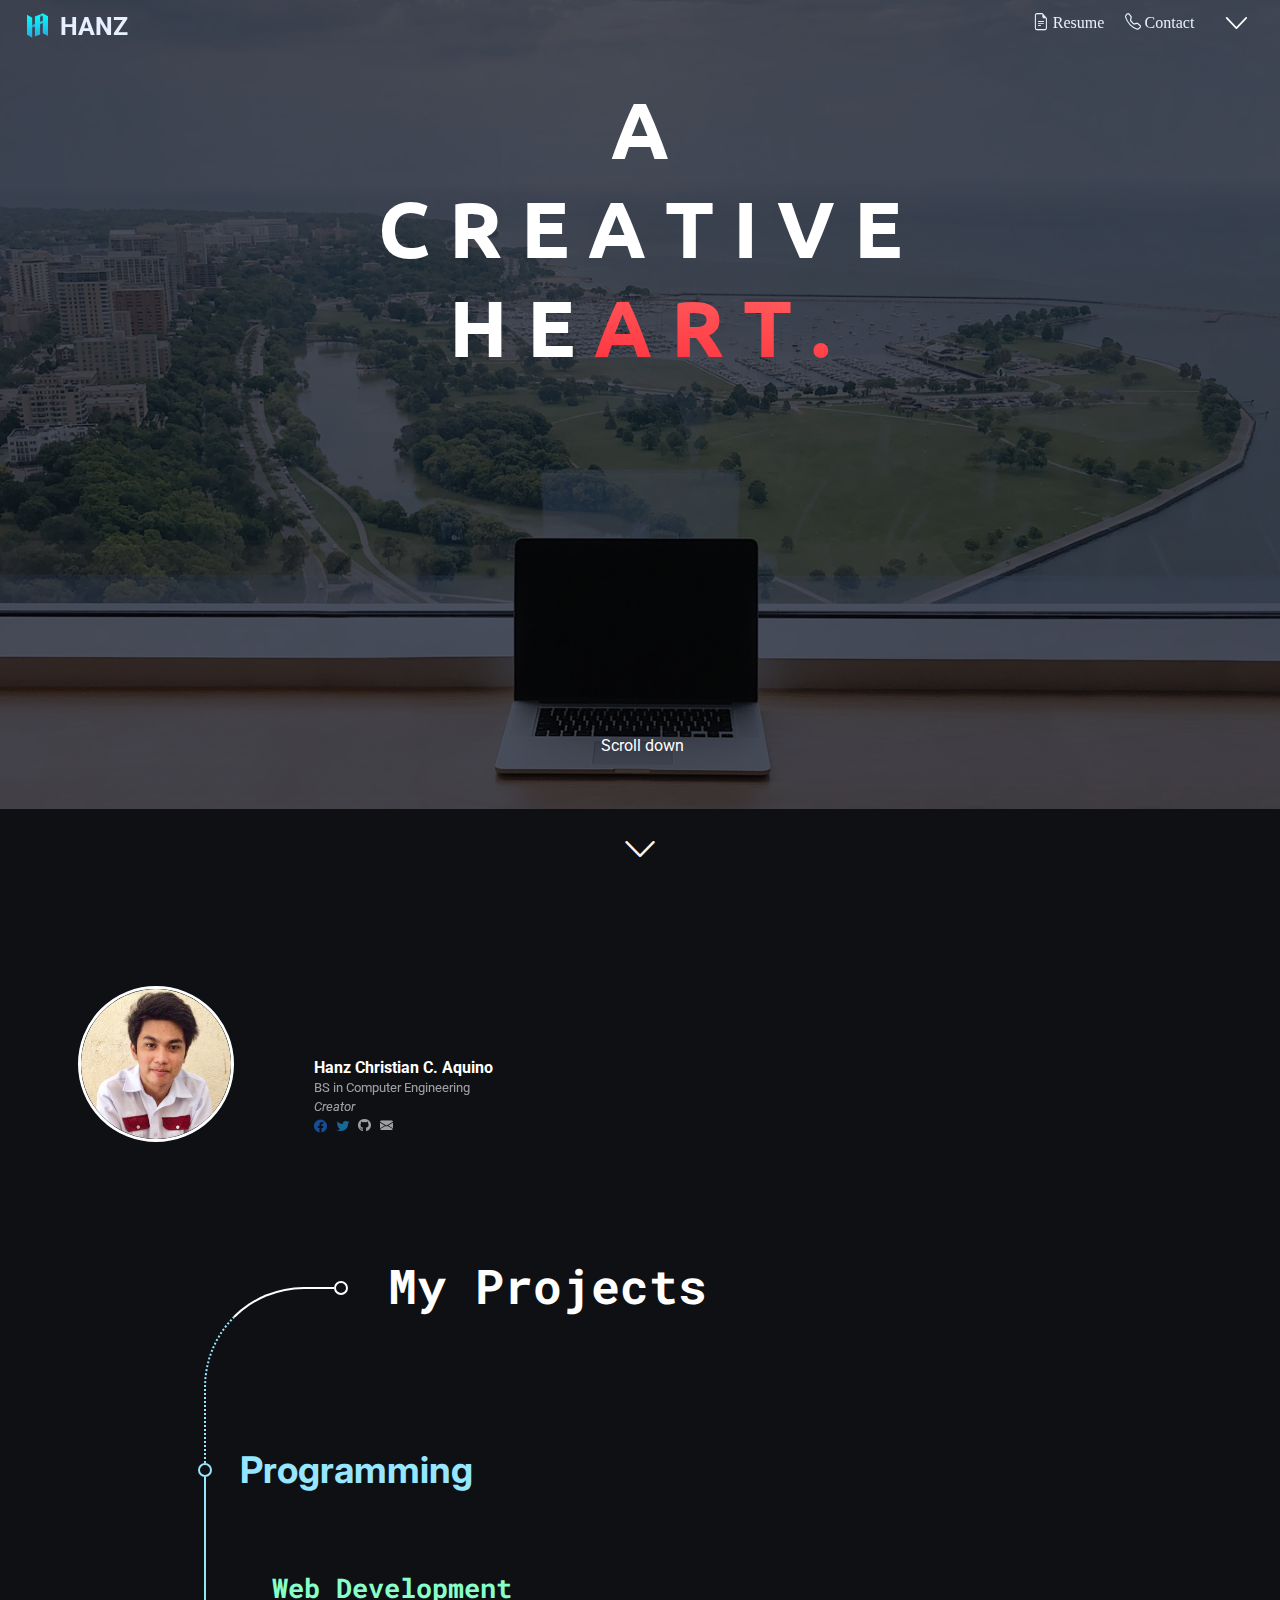
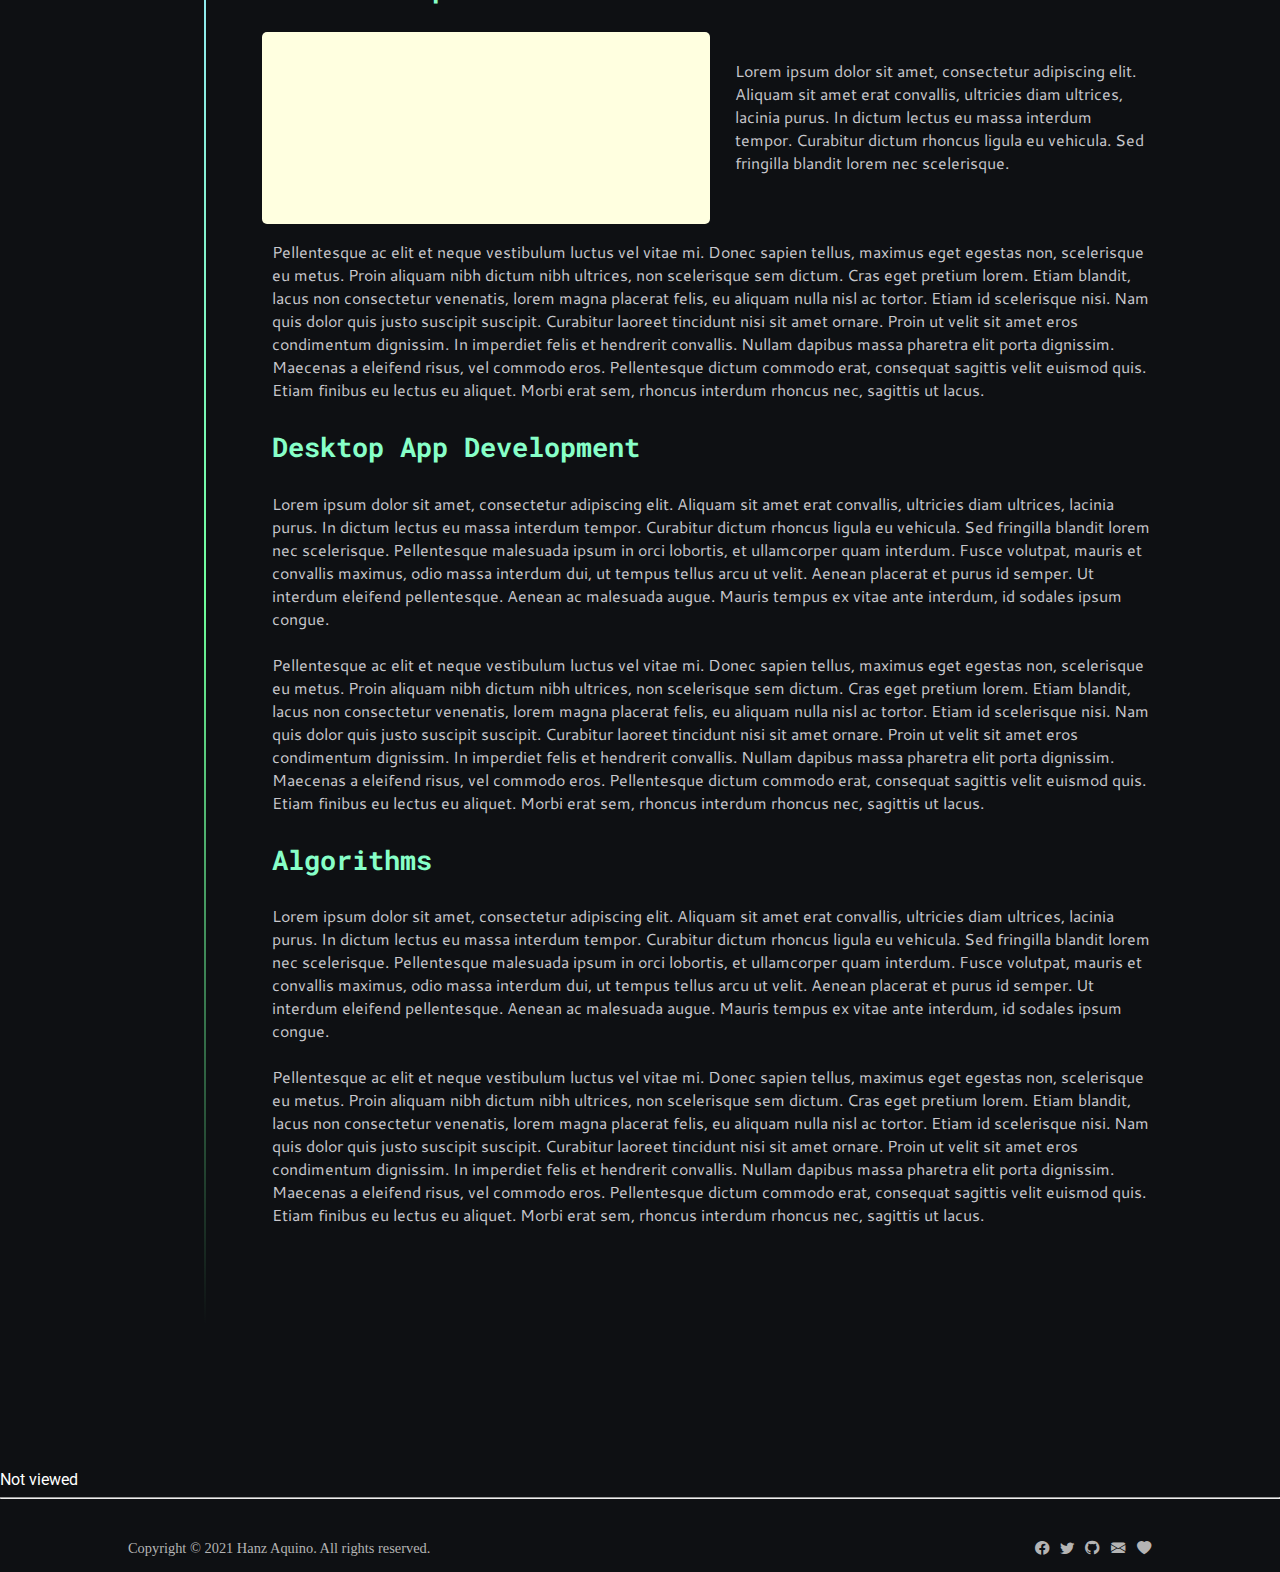
==== commit 091b51bc: "Major Update: New Fonts, added new Contents" ====
--- a/index.html
+++ b/index.html
@@ -1 +1 @@
-<!doctype html><html lang="en"><head><meta charset="utf-8"/><link rel="icon" href="/favicon.png"/><meta name="viewport" content="width=device-width,initial-scale=1"/><meta name="description" content="Web site created using create-react-app"/><link rel="apple-touch-icon" href="/logo192.png"/><link rel="manifest" href="/manifest.json"/><link rel="preconnect" href="https://fonts.googleapis.com"><link rel="preconnect" href="https://fonts.gstatic.com" crossorigin><link href="https://fonts.googleapis.com/css2?family=Caveat:wght@500&family=Pacifico&family=Roboto:ital,wght@0,500;0,700;1,300&display=swap" rel="stylesheet"><link href="https://fonts.googleapis.com/css2?family=Cantarell:wght@400;700&family=Inter:wght@400;700;900&family=Ubuntu:wght@400;700&display=swap" rel="stylesheet"><link href="https://fonts.googleapis.com/css2?family=Roboto+Mono:wght@300;400&display=swap" rel="stylesheet"><link href="/static/css/2.7f94c300.chunk.css" rel="stylesheet"><link href="/static/css/main.2ff27d27.chunk.css" rel="stylesheet"></head><body><noscript>You need to enable JavaScript to run this app.</noscript><div id="root"></div><script>!function(e){function r(r){for(var n,a,i=r[0],c=r[1],l=r[2],s=0,p=[];s<i.length;s++)a=i[s],Object.prototype.hasOwnProperty.call(o,a)&&o[a]&&p.push(o[a][0]),o[a]=0;for(n in c)Object.prototype.hasOwnProperty.call(c,n)&&(e[n]=c[n]);for(f&&f(r);p.length;)p.shift()();return u.push.apply(u,l||[]),t()}function t(){for(var e,r=0;r<u.length;r++){for(var t=u[r],n=!0,i=1;i<t.length;i++){var c=t[i];0!==o[c]&&(n=!1)}n&&(u.splice(r--,1),e=a(a.s=t[0]))}return e}var n={},o={1:0},u=[];function a(r){if(n[r])return n[r].exports;var t=n[r]={i:r,l:!1,exports:{}};return e[r].call(t.exports,t,t.exports,a),t.l=!0,t.exports}a.e=function(e){var r=[],t=o[e];if(0!==t)if(t)r.push(t[2]);else{var n=new Promise((function(r,n){t=o[e]=[r,n]}));r.push(t[2]=n);var u,i=document.createElement("script");i.charset="utf-8",i.timeout=120,a.nc&&i.setAttribute("nonce",a.nc),i.src=function(e){return a.p+"static/js/"+({}[e]||e)+"."+{3:"b26cac58"}[e]+".chunk.js"}(e);var c=new Error;u=function(r){i.onerror=i.onload=null,clearTimeout(l);var t=o[e];if(0!==t){if(t){var n=r&&("load"===r.type?"missing":r.type),u=r&&r.target&&r.target.src;c.message="Loading chunk "+e+" failed.\n("+n+": "+u+")",c.name="ChunkLoadError",c.type=n,c.request=u,t[1](c)}o[e]=void 0}};var l=setTimeout((function(){u({type:"timeout",target:i})}),12e4);i.onerror=i.onload=u,document.head.appendChild(i)}return Promise.all(r)},a.m=e,a.c=n,a.d=function(e,r,t){a.o(e,r)||Object.defineProperty(e,r,{enumerable:!0,get:t})},a.r=function(e){"undefined"!=typeof Symbol&&Symbol.toStringTag&&Object.defineProperty(e,Symbol.toStringTag,{value:"Module"}),Object.defineProperty(e,"__esModule",{value:!0})},a.t=function(e,r){if(1&r&&(e=a(e)),8&r)return e;if(4&r&&"object"==typeof e&&e&&e.__esModule)return e;var t=Object.create(null);if(a.r(t),Object.defineProperty(t,"default",{enumerable:!0,value:e}),2&r&&"string"!=typeof e)for(var n in e)a.d(t,n,function(r){return e[r]}.bind(null,n));return t},a.n=function(e){var r=e&&e.__esModule?function(){return e.default}:function(){return e};return a.d(r,"a",r),r},a.o=function(e,r){return Object.prototype.hasOwnProperty.call(e,r)},a.p="/",a.oe=function(e){throw console.error(e),e};var i=this.webpackJsonphanzzakino=this.webpackJsonphanzzakino||[],c=i.push.bind(i);i.push=r,i=i.slice();for(var l=0;l<i.length;l++)r(i[l]);var f=c;t()}([])</script><script src="/static/js/2.f7873b7c.chunk.js"></script><script src="/static/js/main.8591a98c.chunk.js"></script></body></html>+<!doctype html><html lang="en"><head><meta charset="utf-8"/><link rel="icon" href="/favicon.png"/><meta name="viewport" content="width=device-width,initial-scale=1"/><meta name="description" content="Web site created using create-react-app"/><link rel="apple-touch-icon" href="/logo192.png"/><link rel="manifest" href="/manifest.json"/><link rel="preconnect" href="https://fonts.googleapis.com"><link rel="preconnect" href="https://fonts.gstatic.com" crossorigin><link href="https://fonts.googleapis.com/css2?family=Caveat:wght@500&family=Pacifico&family=Roboto:ital,wght@0,500;0,700;1,300&display=swap" rel="stylesheet"><link href="https://fonts.googleapis.com/css2?family=Cantarell:wght@400;700&family=Inter:wght@400;700;900&family=Ubuntu:wght@400;700&display=swap" rel="stylesheet"><link href="https://fonts.googleapis.com/css2?family=Roboto+Mono:wght@300;400&display=swap" rel="stylesheet"><link href="/static/css/2.7f94c300.chunk.css" rel="stylesheet"><link href="/static/css/main.c584b00a.chunk.css" rel="stylesheet"></head><body><noscript>You need to enable JavaScript to run this app.</noscript><div id="root"></div><script>!function(e){function r(r){for(var n,a,i=r[0],c=r[1],l=r[2],s=0,p=[];s<i.length;s++)a=i[s],Object.prototype.hasOwnProperty.call(o,a)&&o[a]&&p.push(o[a][0]),o[a]=0;for(n in c)Object.prototype.hasOwnProperty.call(c,n)&&(e[n]=c[n]);for(f&&f(r);p.length;)p.shift()();return u.push.apply(u,l||[]),t()}function t(){for(var e,r=0;r<u.length;r++){for(var t=u[r],n=!0,i=1;i<t.length;i++){var c=t[i];0!==o[c]&&(n=!1)}n&&(u.splice(r--,1),e=a(a.s=t[0]))}return e}var n={},o={1:0},u=[];function a(r){if(n[r])return n[r].exports;var t=n[r]={i:r,l:!1,exports:{}};return e[r].call(t.exports,t,t.exports,a),t.l=!0,t.exports}a.e=function(e){var r=[],t=o[e];if(0!==t)if(t)r.push(t[2]);else{var n=new Promise((function(r,n){t=o[e]=[r,n]}));r.push(t[2]=n);var u,i=document.createElement("script");i.charset="utf-8",i.timeout=120,a.nc&&i.setAttribute("nonce",a.nc),i.src=function(e){return a.p+"static/js/"+({}[e]||e)+"."+{3:"b26cac58"}[e]+".chunk.js"}(e);var c=new Error;u=function(r){i.onerror=i.onload=null,clearTimeout(l);var t=o[e];if(0!==t){if(t){var n=r&&("load"===r.type?"missing":r.type),u=r&&r.target&&r.target.src;c.message="Loading chunk "+e+" failed.\n("+n+": "+u+")",c.name="ChunkLoadError",c.type=n,c.request=u,t[1](c)}o[e]=void 0}};var l=setTimeout((function(){u({type:"timeout",target:i})}),12e4);i.onerror=i.onload=u,document.head.appendChild(i)}return Promise.all(r)},a.m=e,a.c=n,a.d=function(e,r,t){a.o(e,r)||Object.defineProperty(e,r,{enumerable:!0,get:t})},a.r=function(e){"undefined"!=typeof Symbol&&Symbol.toStringTag&&Object.defineProperty(e,Symbol.toStringTag,{value:"Module"}),Object.defineProperty(e,"__esModule",{value:!0})},a.t=function(e,r){if(1&r&&(e=a(e)),8&r)return e;if(4&r&&"object"==typeof e&&e&&e.__esModule)return e;var t=Object.create(null);if(a.r(t),Object.defineProperty(t,"default",{enumerable:!0,value:e}),2&r&&"string"!=typeof e)for(var n in e)a.d(t,n,function(r){return e[r]}.bind(null,n));return t},a.n=function(e){var r=e&&e.__esModule?function(){return e.default}:function(){return e};return a.d(r,"a",r),r},a.o=function(e,r){return Object.prototype.hasOwnProperty.call(e,r)},a.p="/",a.oe=function(e){throw console.error(e),e};var i=this.webpackJsonphanzzakino=this.webpackJsonphanzzakino||[],c=i.push.bind(i);i.push=r,i=i.slice();for(var l=0;l<i.length;l++)r(i[l]);var f=c;t()}([])</script><script src="/static/js/2.f7873b7c.chunk.js"></script><script src="/static/js/main.c35df260.chunk.js"></script></body></html>--- a/static/css/main.c584b00a.chunk.css
+++ b/static/css/main.c584b00a.chunk.css
@@ -0,0 +1,2 @@
+html{font-size:16px}body{margin:0;font-family:"Roboto","Arial",sans-serif;-webkit-font-smoothing:antialiased;-moz-osx-font-smoothing:grayscale;background-color:#0e1013;color:#fff}code{font-family:source-code-pro,Menlo,Monaco,Consolas,"Courier New",monospace}@media (min-width:1600px){body{margin-right:15%;margin-left:15%}}.hz-container{margin-left:10%;margin-right:10%}.hz-row,.hz-row-unresponsive{display:-webkit-flex;display:flex}.hz-column{-webkit-flex:50% 1;flex:50% 1}.hz-column-fit{width:-webkit-fit-content;width:-moz-fit-content;width:fit-content;margin:0;padding:0}.hz-column-fit-height{height:-webkit-fit-content;height:-moz-fit-content;height:fit-content;-webkit-flex:50% 1;flex:50% 1}@media (max-width:770px){.hz-container{margin-left:10px;margin-right:10px}.hz-row{display:-webkit-flex;display:flex;-webkit-flex-direction:column;flex-direction:column}}@media (max-width:330px){html{font-size:14px}}.hz-navbar-view{width:100%;position:fixed;background-color:#000;height:35px}.hz-navbar{height:48px;width:100%;position:fixed;z-index:1;left:0;top:0;overflow:hidden;transition:.5s}.hz-navbar-collapse{font-size:1.0625rem;display:-webkit-flex;display:flex;position:relative;width:100%;margin-top:10%}.hz-navbar-list{display:-webkit-flex;display:flex;-webkit-flex-direction:column;flex-direction:column}.hz-navbar-logo{height:20px;width:20px}.hz-navbar-logo,.hz-navbar-logo-topped{position:relative;top:3px;padding-right:10px;transition:.5s}.hz-navbar-logo-topped{height:25px;width:25px}.hz-navbar-item-title{font-family:"Inter",sans-serif;font-weight:bolder}.hz-navbar-brand{font-size:1.25rem;margin-top:11px}.hz-navbar-brand,.hz-navbar-brand-topped{color:#e6f0ff;background-color:transparent;position:fixed;left:25px;z-index:2;transition:.5s;text-decoration:none;font-weight:bolder}.hz-navbar-brand-topped{font-size:1.5625rem;margin-top:10px}.hz-nvlink,.hz-nvlink:active,.hz-nvlink:focus{text-decoration:none;margin:2px;color:#dce6eb;background-color:transparent}.hz-navbar-toggle{background-color:transparent;color:#fff;position:fixed;margin-top:8px;right:25px;z-index:2}.hz-navbar-toggle:hover{-webkit-transform:scale(1.1);transform:scale(1.1);transition:.2s}.hz-navbar-chevron-animated{-webkit-transform:rotateX(180deg);transform:rotateX(180deg);transition:.6s}.hz-navbar-chevron{-webkit-transform:rotateX(0deg);transform:rotateX(0deg);transition:.6s}.hz-navbar-agroup{display:-webkit-flex;display:flex;-webkit-flex-direction:row;flex-direction:row;z-index:2;width:-webkit-fit-content;width:-moz-fit-content;width:fit-content;right:75px;position:fixed}.hz-navbar-agroup-link{width:85px;margin:0 3px;height:31px}.hz-navbar-agroup-link,.hz-navbar-agroup-link-scrolled{font-family:"Roboto light";-webkit-flex:50% 1;flex:50% 1;text-align:center;padding-top:14px;text-decoration:none;color:#e6f0ff;font-size:1rem}.hz-navbar-agroup-link-scrolled{overflow:hidden;width:20px;margin:0 25px 0 5px;height:20px;transition:.8s}.hz-navbar-agroup-link-scrolled span{visibility:hidden}@media (max-width:600px){.hz-navbar-collapse{font-size:2.5vh;display:-webkit-flex;display:flex;-webkit-flex-direction:column;flex-direction:column;margin-top:55px}.hz-navbar-brand,.hz-navbar-brand-topped{left:10px}.hz-navbar-toggle{right:5px}.hz-navbar-agroup{right:45px}.hz-navbar-agroup-link{margin:0 1px;padding-top:16px;width:70px;font-size:.8rem}.hz-navbar-agroup-link-scrolled{margin:0 20px 0 5px}}.hz-content-aboutme-nametag{margin-left:30px;transition:1.5s;-webkit-transform:unset;transform:unset}.hz-content-aboutme-nametag-hidden{-webkit-transform:translateY(30px);transform:translateY(30px);margin-left:30px}.hz-content-footer{display:-webkit-flex;display:flex;font-family:"Roboto light";color:#b4b4b4;font-size:.9rem}.hz-content-projects-title{font-size:3rem;font-family:"Roboto Mono",sans-serif;font-weight:bolder;margin-left:40px}.hz-content-programminng-title{margin-top:-1rem;margin-left:-2rem;font-size:2.3rem;font-family:"Inter",sans-serif;color:#96e6ff}.hz-content-programminng-web-title{font-size:1.7rem;font-family:"Roboto Mono",sans-serif;color:#87ffc8}.hz-content-text{font-family:"Cantarell",sans-serif;color:#c8c8cd}.hz-content-intro-message{font-family:"Cantarell",sans-serif;color:#c8c8c8}@media (max-width:600px){.hz-content-projects-title{font-size:2.7rem;margin-left:20px}.hz-content-footer{font-size:.7rem;-webkit-flex-direction:column-reverse;flex-direction:column-reverse;-webkit-align-items:center!important;align-items:center!important}.hz-content-aboutme-nametag,.hz-content-aboutme-nametag-hidden{margin-left:0}.hz-content-programminng-title{margin-top:-.9rem;margin-left:-.7rem;font-size:2.3rem}}.hz-fullcentered{display:-webkit-flex!important;display:flex!important;-webkit-align-items:center!important;align-items:center!important}.hz-transparent{background-color:transparent;border-style:none;outline-style:none}.hz-unresponsive{display:-webkit-flex;display:flex;-webkit-flex-direction:none;flex-direction:none}.hz-light-text{font-family:"Roboto light"}.hz-card{border-radius:15px;padding:10px 25px;background-color:hsla(0,0%,100%,.8);color:#040609;overflow:hidden}.hz-card p{font-family:"Roboto";font-size:1.15rem}.hz-slidein{-webkit-transform:unset;transform:unset;transition:1.5s}.hz-slidein-hidden{-webkit-transform:translateY(10px);transform:translateY(10px);visibility:hidden}@-webkit-keyframes hz-slideToRight{0%{-webkit-transform:translateX(-50px);transform:translateX(-50px)}to{-webkit-transform:unset;transform:unset}}@keyframes hz-slideToRight{0%{-webkit-transform:translateX(-50px);transform:translateX(-50px)}to{-webkit-transform:unset;transform:unset}}@-webkit-keyframes hz-slideToLeft{0%{-webkit-transform:translateX(100px);transform:translateX(100px)}to{-webkit-transform:unset;transform:unset}}@keyframes hz-slideToLeft{0%{-webkit-transform:translateX(100px);transform:translateX(100px)}to{-webkit-transform:unset;transform:unset}}.hz-line{position:relative;background-color:#fff;margin-left:6px;width:2px;height:105%;bottom:0}.hz-line-curved{background-color:transparent;border-bottom-width:2px;border-right-width:2px;border-top:2px solid #fff;border-left:2px dotted #96e6ff;border-bottom-color:transparent;border-right-color:transparent;border-radius:100px 0 0 0;margin-top:65px;margin-left:76px;width:10vw;height:95%}.hz-line-curved-tip{margin-top:59px}.hz-circle,.hz-line-curved-tip{position:relative;height:10px;width:10px;background-color:transparent;border:2px solid #fff;border-radius:50%}.hz-line-ci{margin-top:0;margin-left:70px;margin-right:60px;height:100%;bottom:0}@media (max-width:600px){.hz-line-curved{margin-left:16px;width:20px}.hz-line{width:1px}.hz-circle{height:10px;width:10px}.hz-line-ci{margin-top:0;margin-left:10px;margin-right:30px}}@media (max-width:350px){.hz-line-curved{height:93%}}.hz-test-sample-image{margin-right:25px;margin-left:-10px;background-color:#ffffe0;border-radius:5px;width:35vw;height:15vw}@media (max-width:800px){.hz-test-sample-image{width:70vw;height:30vw}}.H-Navbar{backdrop-filter:blur(8px);-webkit-backdrop-filter:blur(8px);-moz-backdrop-filter:blur(8px);background:rgba(7,9,12,.9)}.H-NvToggle,.H-NvToggle:active,.H-NvToggle:focus,.H-NvToggle:hover{background:transparent;font-size:26px;outline:none;border:none;color:#fff;outline-style:none;box-shadow:none}.H-NvLink-head{color:#c8dcff}.navCol1{right:0;-webkit-animation:hz-slideToRight;animation:hz-slideToRight;-webkit-animation-duration:.5s;animation-duration:.5s;-webkit-animation-timing-function:ease;animation-timing-function:ease}.navCol1,.navCol2{position:relative;overflow-x:hidden;overflow-y:hidden}.navCol2{left:0;-webkit-animation:hz-slideToLeft;animation:hz-slideToLeft;-webkit-animation-duration:.5s;animation-duration:.5s;-webkit-animation-timing-function:ease;animation-timing-function:ease}@media (max-width:600px){.navCol2{position:relative;left:0;overflow-x:hidden;overflow-y:hidden;-webkit-animation:hz-slideToRight;animation:hz-slideToRight;-webkit-animation-duration:.5s;animation-duration:.5s;-webkit-animation-timing-function:ease;animation-timing-function:ease}}.H-CtnImgMe:hover{-webkit-transform:scale(102%);transform:scale(102%)}.H-CtnSlogan{font-family:"Ubuntu","Inter","Roboto",sans-serif;font-size:5rem;background-color:#c8e6ff;background:linear-gradient(185deg,#ff6464,#ff303c);background-size:100%;-webkit-background-clip:text;-moz-background-clip:text;-webkit-text-fill-color:transparent;-moz-text-fill-color:transparent}.hz-cv-scrolldowncehvron{color:#f5f5f5;font-size:4vh;transition:.2s}.hz-cv-scrolldowncehvron:hover{color:#f5f5f5;font-size:5vh;transition:.2s}.H-Ctn-Scrolldowntext{position:absolute;top:80vh;right:calc(50% - 44px)}.H-CtnImgMe-hid{border-radius:50%;border:3px solid #fff;-webkit-transform:translateX(-50px);transform:translateX(-50px)}.H-CtnImgMe-shw{border-radius:50%;border:3px solid #c8e6ff;-webkit-transform:unset;transform:unset;transition:1s}.H-Ctn-hitxt{padding:0;margin:-10px 0 0;font-size:1.5rem;font-family:"Roboto Mono",sans-serif;background-color:#00e4ff;background-image:linear-gradient(180deg,#00e4ff,#c8e6ff)}.H-Ctn-hitxt,.H-Ctn-textgradient{background-size:100%;-webkit-background-clip:text;-moz-background-clip:text;-webkit-text-fill-color:transparent;-moz-text-fill-color:transparent}.H-Ctn-textgradient{background-color:#fa5050;background-image:linear-gradient(180deg,#ff1e1e,#6914d7)}.H-Ctn-circle1{border-color:#96e6ff}.H-Ctn-line1{background-color:#c8e6ff;background:linear-gradient(180deg,#96e6ff,#6eff9b 50%,rgba(0,212,255,0))}.H-Ctn-line2{border-color:linear-gradient(180deg,#96e6ff,#6eff9b 50%,rgba(0,212,255,0))}.H-CtnMSlogan-hid{visibility:hidden;-webkit-transform:translateY(50vh);transform:translateY(50vh)}.H-CtnMSlogan-hid,.H-CtnMSlogan-shw{font-family:"Ubuntu","Inter","Roboto",sans-serif;font-weight:bolder;font-size:5rem}.H-CtnMSlogan-shw{visibility:visible;-webkit-transform:unset;transform:unset;transition:1.5s}@media (max-width:600px){.H-Ctn-hitxt{margin-top:10px}.H-CtnMSlogan-hid{font-size:3rem}.H-CtnMSlogan-shw{padding-top:18vh;font-size:3rem}.H-CtnSlogan{margin-top:18vh;font-size:3rem}}
+/*# sourceMappingURL=main.c584b00a.chunk.css.map */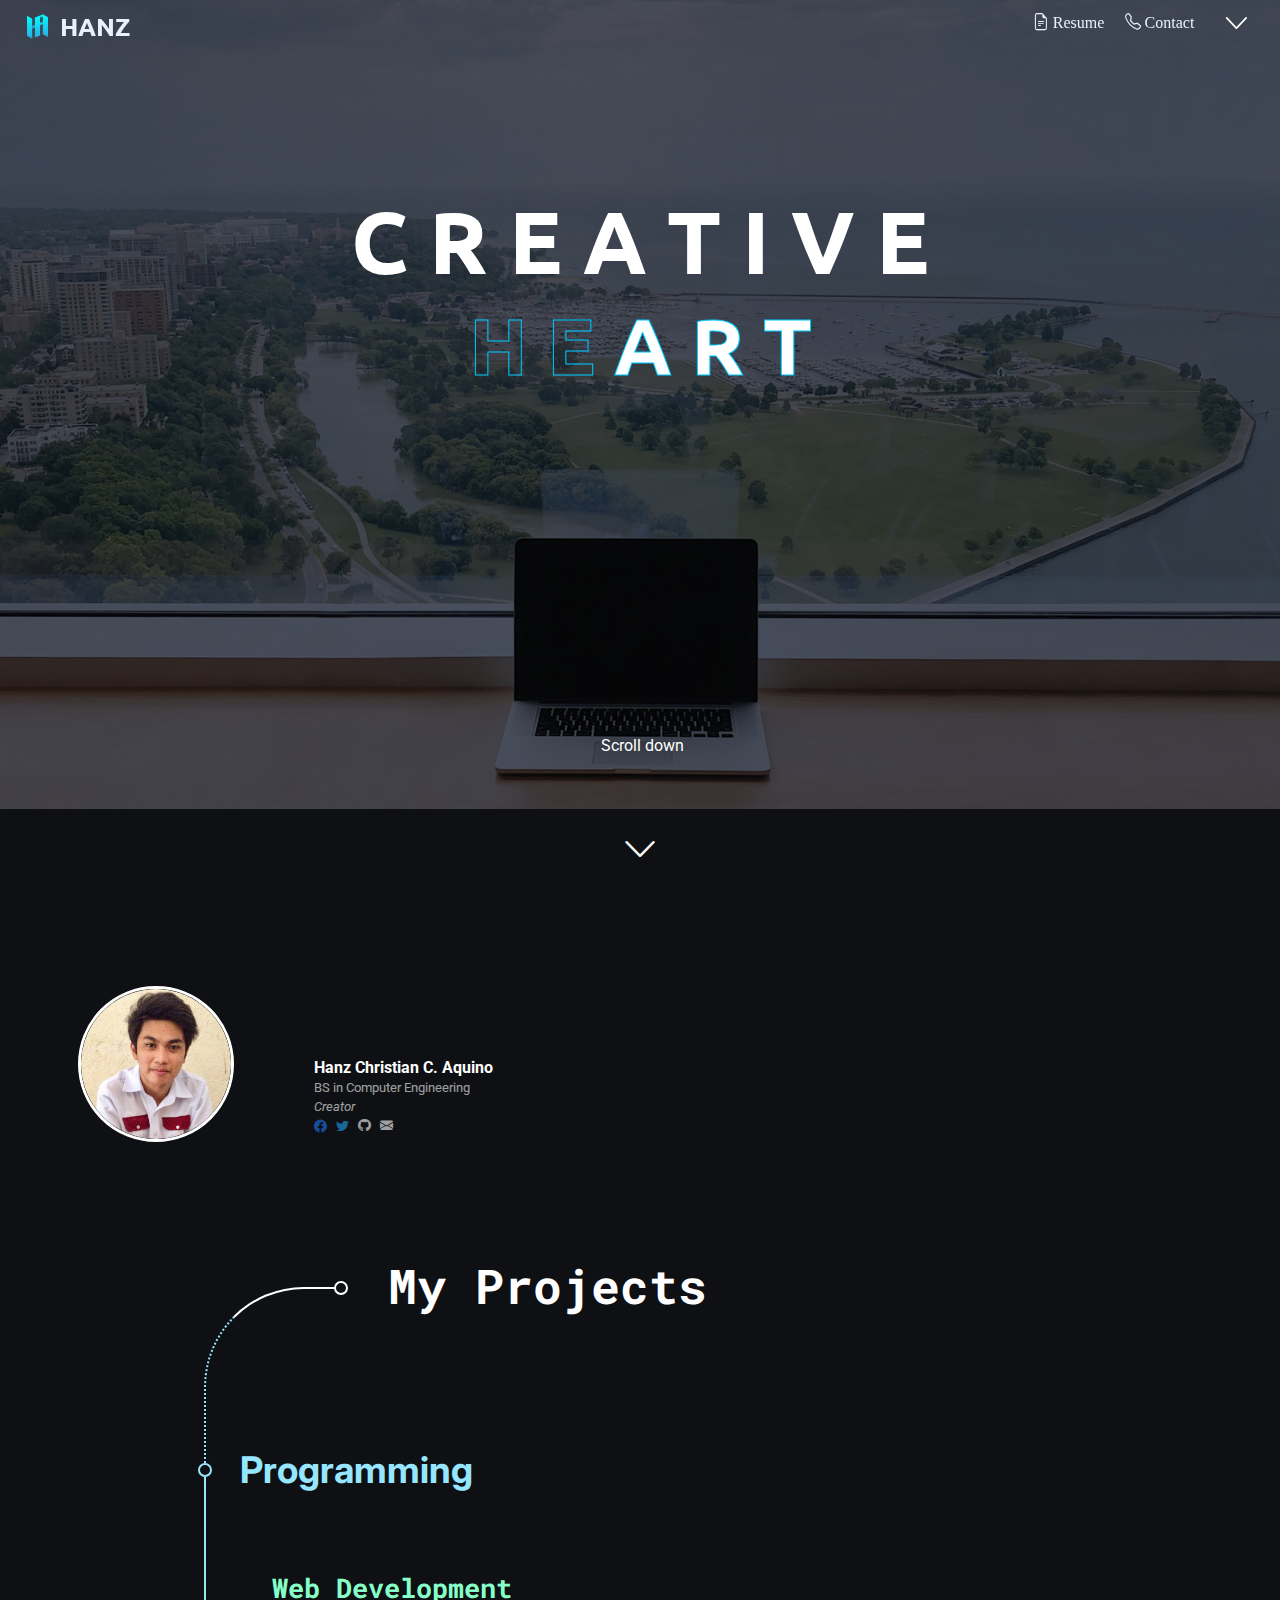
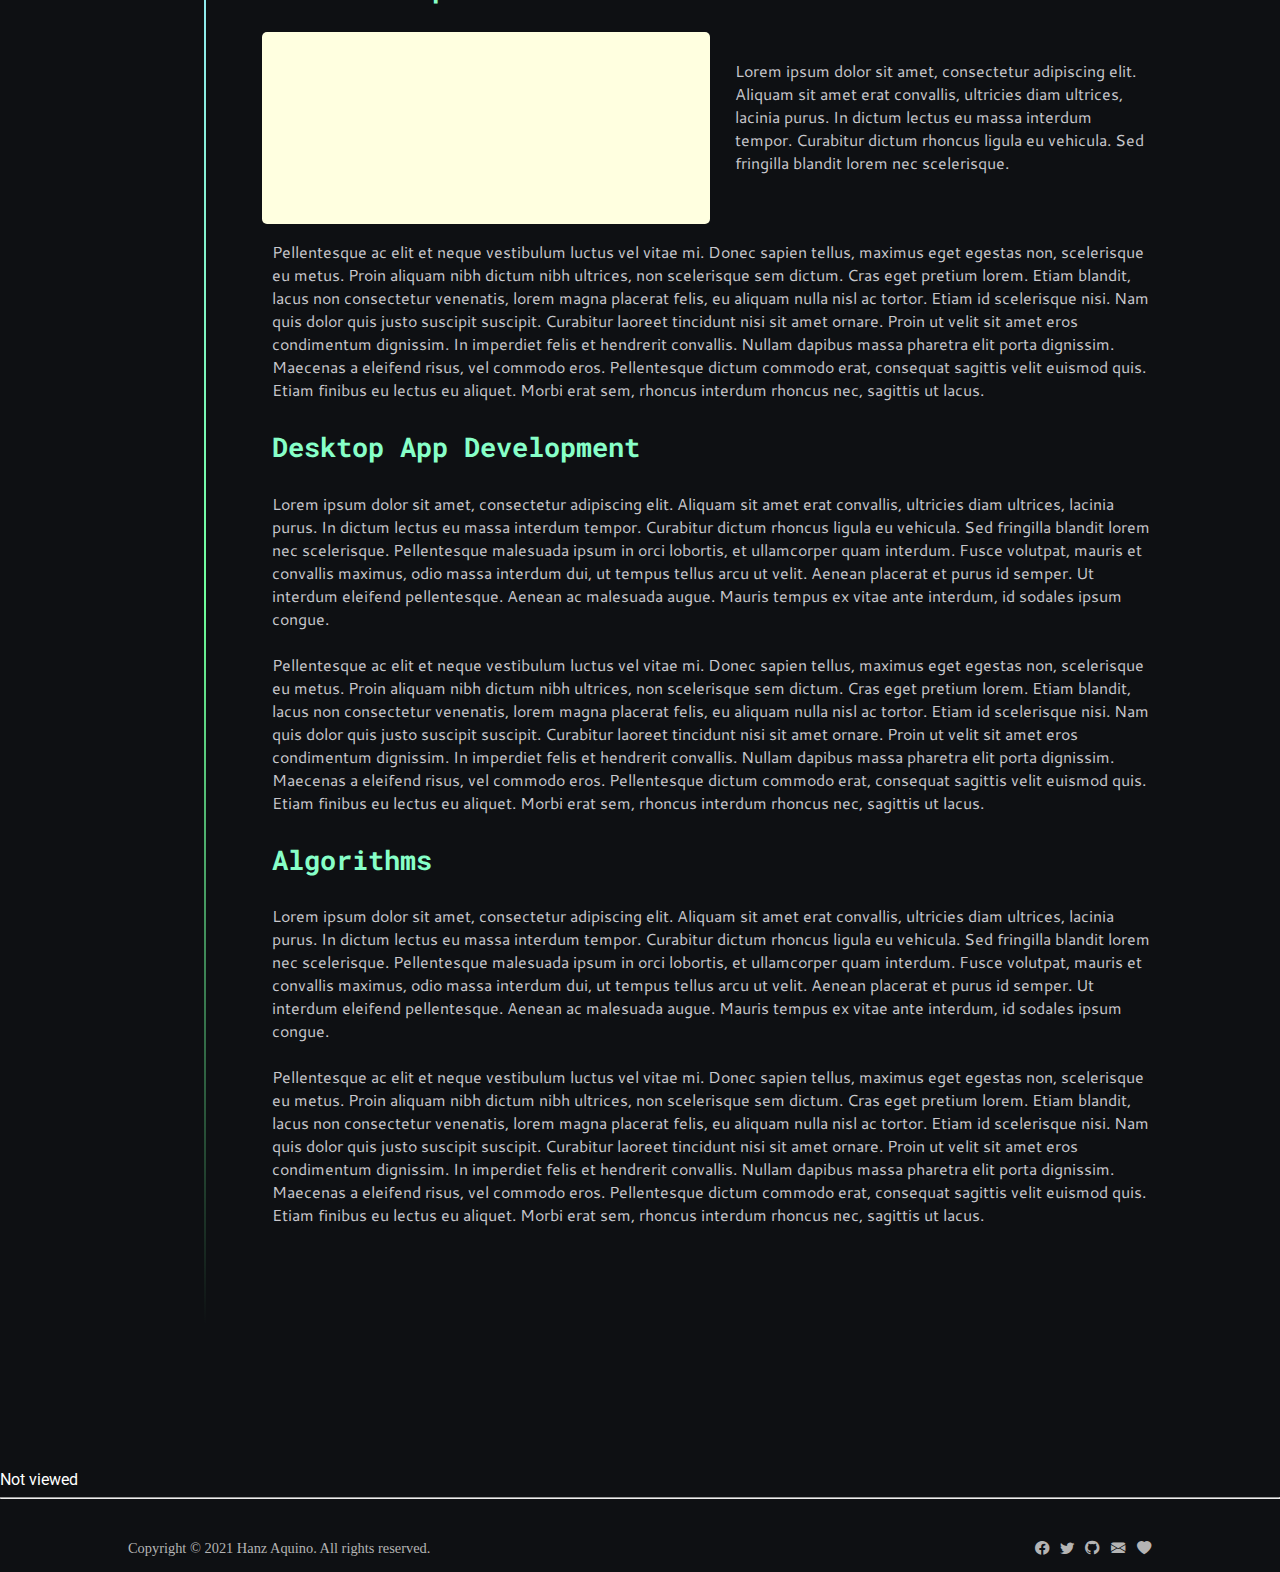
==== commit d1c946cf: "Major Update: refer to hanzzakino-v2 refo" ====
--- a/index.html
+++ b/index.html
@@ -1 +1 @@
-<!doctype html><html lang="en"><head><meta charset="utf-8"/><link rel="icon" href="/favicon.png"/><meta name="viewport" content="width=device-width,initial-scale=1"/><meta name="description" content="Web site created using create-react-app"/><link rel="apple-touch-icon" href="/logo192.png"/><link rel="manifest" href="/manifest.json"/><link rel="preconnect" href="https://fonts.googleapis.com"><link rel="preconnect" href="https://fonts.gstatic.com" crossorigin><link href="https://fonts.googleapis.com/css2?family=Caveat:wght@500&family=Pacifico&family=Roboto:ital,wght@0,500;0,700;1,300&display=swap" rel="stylesheet"><link href="https://fonts.googleapis.com/css2?family=Cantarell:wght@400;700&family=Inter:wght@400;700;900&family=Ubuntu:wght@400;700&display=swap" rel="stylesheet"><link href="https://fonts.googleapis.com/css2?family=Roboto+Mono:wght@300;400&display=swap" rel="stylesheet"><link href="/static/css/2.7f94c300.chunk.css" rel="stylesheet"><link href="/static/css/main.c584b00a.chunk.css" rel="stylesheet"></head><body><noscript>You need to enable JavaScript to run this app.</noscript><div id="root"></div><script>!function(e){function r(r){for(var n,a,i=r[0],c=r[1],l=r[2],s=0,p=[];s<i.length;s++)a=i[s],Object.prototype.hasOwnProperty.call(o,a)&&o[a]&&p.push(o[a][0]),o[a]=0;for(n in c)Object.prototype.hasOwnProperty.call(c,n)&&(e[n]=c[n]);for(f&&f(r);p.length;)p.shift()();return u.push.apply(u,l||[]),t()}function t(){for(var e,r=0;r<u.length;r++){for(var t=u[r],n=!0,i=1;i<t.length;i++){var c=t[i];0!==o[c]&&(n=!1)}n&&(u.splice(r--,1),e=a(a.s=t[0]))}return e}var n={},o={1:0},u=[];function a(r){if(n[r])return n[r].exports;var t=n[r]={i:r,l:!1,exports:{}};return e[r].call(t.exports,t,t.exports,a),t.l=!0,t.exports}a.e=function(e){var r=[],t=o[e];if(0!==t)if(t)r.push(t[2]);else{var n=new Promise((function(r,n){t=o[e]=[r,n]}));r.push(t[2]=n);var u,i=document.createElement("script");i.charset="utf-8",i.timeout=120,a.nc&&i.setAttribute("nonce",a.nc),i.src=function(e){return a.p+"static/js/"+({}[e]||e)+"."+{3:"b26cac58"}[e]+".chunk.js"}(e);var c=new Error;u=function(r){i.onerror=i.onload=null,clearTimeout(l);var t=o[e];if(0!==t){if(t){var n=r&&("load"===r.type?"missing":r.type),u=r&&r.target&&r.target.src;c.message="Loading chunk "+e+" failed.\n("+n+": "+u+")",c.name="ChunkLoadError",c.type=n,c.request=u,t[1](c)}o[e]=void 0}};var l=setTimeout((function(){u({type:"timeout",target:i})}),12e4);i.onerror=i.onload=u,document.head.appendChild(i)}return Promise.all(r)},a.m=e,a.c=n,a.d=function(e,r,t){a.o(e,r)||Object.defineProperty(e,r,{enumerable:!0,get:t})},a.r=function(e){"undefined"!=typeof Symbol&&Symbol.toStringTag&&Object.defineProperty(e,Symbol.toStringTag,{value:"Module"}),Object.defineProperty(e,"__esModule",{value:!0})},a.t=function(e,r){if(1&r&&(e=a(e)),8&r)return e;if(4&r&&"object"==typeof e&&e&&e.__esModule)return e;var t=Object.create(null);if(a.r(t),Object.defineProperty(t,"default",{enumerable:!0,value:e}),2&r&&"string"!=typeof e)for(var n in e)a.d(t,n,function(r){return e[r]}.bind(null,n));return t},a.n=function(e){var r=e&&e.__esModule?function(){return e.default}:function(){return e};return a.d(r,"a",r),r},a.o=function(e,r){return Object.prototype.hasOwnProperty.call(e,r)},a.p="/",a.oe=function(e){throw console.error(e),e};var i=this.webpackJsonphanzzakino=this.webpackJsonphanzzakino||[],c=i.push.bind(i);i.push=r,i=i.slice();for(var l=0;l<i.length;l++)r(i[l]);var f=c;t()}([])</script><script src="/static/js/2.f7873b7c.chunk.js"></script><script src="/static/js/main.c35df260.chunk.js"></script></body></html>+<!doctype html><html lang="en"><head><meta charset="utf-8"/><link rel="icon" href="/favicon.png"/><meta name="viewport" content="width=device-width,initial-scale=1"/><meta name="description" content="Web site created using create-react-app"/><link rel="apple-touch-icon" href="/logo192.png"/><link rel="manifest" href="/manifest.json"/><link rel="preconnect" href="https://fonts.googleapis.com"><link rel="preconnect" href="https://fonts.gstatic.com" crossorigin><link href="https://fonts.googleapis.com/css2?family=Caveat:wght@500&family=Pacifico&family=Roboto:ital,wght@0,500;0,700;1,300&display=swap" rel="stylesheet"><link href="https://fonts.googleapis.com/css2?family=Cantarell:wght@400;700&family=Inter:wght@400;700;900&family=Ubuntu:wght@400;700&display=swap" rel="stylesheet"><link href="https://fonts.googleapis.com/css2?family=Roboto+Mono:wght@300;400&display=swap" rel="stylesheet"><link href="/static/css/2.7f94c300.chunk.css" rel="stylesheet"><link href="/static/css/main.44814d9d.chunk.css" rel="stylesheet"></head><body><noscript>You need to enable JavaScript to run this app.</noscript><div id="root"></div><script>!function(e){function r(r){for(var n,a,i=r[0],c=r[1],l=r[2],s=0,p=[];s<i.length;s++)a=i[s],Object.prototype.hasOwnProperty.call(o,a)&&o[a]&&p.push(o[a][0]),o[a]=0;for(n in c)Object.prototype.hasOwnProperty.call(c,n)&&(e[n]=c[n]);for(f&&f(r);p.length;)p.shift()();return u.push.apply(u,l||[]),t()}function t(){for(var e,r=0;r<u.length;r++){for(var t=u[r],n=!0,i=1;i<t.length;i++){var c=t[i];0!==o[c]&&(n=!1)}n&&(u.splice(r--,1),e=a(a.s=t[0]))}return e}var n={},o={1:0},u=[];function a(r){if(n[r])return n[r].exports;var t=n[r]={i:r,l:!1,exports:{}};return e[r].call(t.exports,t,t.exports,a),t.l=!0,t.exports}a.e=function(e){var r=[],t=o[e];if(0!==t)if(t)r.push(t[2]);else{var n=new Promise((function(r,n){t=o[e]=[r,n]}));r.push(t[2]=n);var u,i=document.createElement("script");i.charset="utf-8",i.timeout=120,a.nc&&i.setAttribute("nonce",a.nc),i.src=function(e){return a.p+"static/js/"+({}[e]||e)+"."+{3:"b26cac58"}[e]+".chunk.js"}(e);var c=new Error;u=function(r){i.onerror=i.onload=null,clearTimeout(l);var t=o[e];if(0!==t){if(t){var n=r&&("load"===r.type?"missing":r.type),u=r&&r.target&&r.target.src;c.message="Loading chunk "+e+" failed.\n("+n+": "+u+")",c.name="ChunkLoadError",c.type=n,c.request=u,t[1](c)}o[e]=void 0}};var l=setTimeout((function(){u({type:"timeout",target:i})}),12e4);i.onerror=i.onload=u,document.head.appendChild(i)}return Promise.all(r)},a.m=e,a.c=n,a.d=function(e,r,t){a.o(e,r)||Object.defineProperty(e,r,{enumerable:!0,get:t})},a.r=function(e){"undefined"!=typeof Symbol&&Symbol.toStringTag&&Object.defineProperty(e,Symbol.toStringTag,{value:"Module"}),Object.defineProperty(e,"__esModule",{value:!0})},a.t=function(e,r){if(1&r&&(e=a(e)),8&r)return e;if(4&r&&"object"==typeof e&&e&&e.__esModule)return e;var t=Object.create(null);if(a.r(t),Object.defineProperty(t,"default",{enumerable:!0,value:e}),2&r&&"string"!=typeof e)for(var n in e)a.d(t,n,function(r){return e[r]}.bind(null,n));return t},a.n=function(e){var r=e&&e.__esModule?function(){return e.default}:function(){return e};return a.d(r,"a",r),r},a.o=function(e,r){return Object.prototype.hasOwnProperty.call(e,r)},a.p="/",a.oe=function(e){throw console.error(e),e};var i=this.webpackJsonphanzzakino=this.webpackJsonphanzzakino||[],c=i.push.bind(i);i.push=r,i=i.slice();for(var l=0;l<i.length;l++)r(i[l]);var f=c;t()}([])</script><script src="/static/js/2.f7873b7c.chunk.js"></script><script src="/static/js/main.85b9d090.chunk.js"></script></body></html>--- a/static/css/main.44814d9d.chunk.css
+++ b/static/css/main.44814d9d.chunk.css
@@ -0,0 +1,2 @@
+html{font-size:16px}body{margin:0;font-family:"Roboto","Arial",sans-serif;-webkit-font-smoothing:antialiased;-moz-osx-font-smoothing:grayscale;background-color:#0e1013;color:#fff}code{font-family:source-code-pro,Menlo,Monaco,Consolas,"Courier New",monospace}@media (min-width:1600px){body{margin-right:15%;margin-left:15%}}.hz-container{margin-left:10%;margin-right:10%}.hz-row,.hz-row-unresponsive{display:-webkit-flex;display:flex}.hz-column{-webkit-flex:50% 1;flex:50% 1}.hz-column-fit{width:-webkit-fit-content;width:-moz-fit-content;width:fit-content;margin:0;padding:0}.hz-column-fit-height{height:-webkit-fit-content;height:-moz-fit-content;height:fit-content;-webkit-flex:50% 1;flex:50% 1}@media (max-width:770px){.hz-container{margin-left:10px;margin-right:10px}.hz-row{display:-webkit-flex;display:flex;-webkit-flex-direction:column;flex-direction:column}}@media (max-width:330px){html{font-size:14px}}.hz-navbar-view{width:100%;position:fixed;background-color:#000;height:35px}.hz-navbar{height:48px;width:100%;position:fixed;z-index:1;left:0;top:0;overflow:hidden;transition:.5s}.hz-navbar-collapse{font-size:1.0625rem;display:-webkit-flex;display:flex;position:relative;width:100%;margin-top:10%}.hz-navbar-list{display:-webkit-flex;display:flex;-webkit-flex-direction:column;flex-direction:column}.hz-navbar-logo{height:20px;width:20px}.hz-navbar-logo,.hz-navbar-logo-topped{position:relative;top:3px;padding-right:10px;transition:.5s}.hz-navbar-logo-topped{height:25px;width:25px}.hz-navbar-item-title{font-family:"Inter",sans-serif;font-weight:bolder}.hz-navbar-brand{font-size:1.25rem;margin-top:11px}.hz-navbar-brand,.hz-navbar-brand-topped{color:#e6f0ff;background-color:transparent;position:fixed;left:25px;z-index:2;transition:.5s;text-decoration:none;font-weight:bolder;font-family:"Ubuntu"}.hz-navbar-brand-topped{font-size:1.5625rem;margin-top:10px}.hz-nvlink,.hz-nvlink:active,.hz-nvlink:focus{text-decoration:none;margin:2px;color:#dce6eb;background-color:transparent}.hz-navbar-toggle{background-color:transparent;color:#fff;position:fixed;margin-top:8px;right:25px;z-index:2}.hz-navbar-toggle:hover{-webkit-transform:scale(1.1);transform:scale(1.1);transition:.2s}.hz-navbar-chevron-animated{-webkit-transform:rotateX(180deg);transform:rotateX(180deg);transition:.6s}.hz-navbar-chevron{-webkit-transform:rotateX(0deg);transform:rotateX(0deg);transition:.6s}.hz-navbar-agroup{display:-webkit-flex;display:flex;-webkit-flex-direction:row;flex-direction:row;z-index:2;width:-webkit-fit-content;width:-moz-fit-content;width:fit-content;right:75px;position:fixed}.hz-navbar-agroup-link{width:85px;margin:0 3px;height:31px}.hz-navbar-agroup-link,.hz-navbar-agroup-link-scrolled{font-family:"Roboto light";-webkit-flex:50% 1;flex:50% 1;text-align:center;padding-top:14px;text-decoration:none;color:#e6f0ff;font-size:1rem}.hz-navbar-agroup-link-scrolled{overflow:hidden;width:20px;margin:0 25px 0 5px;height:20px;transition:.8s}.hz-navbar-agroup-link-scrolled span{visibility:hidden}@media (max-width:600px){.hz-navbar-collapse{font-size:2.5vh;display:-webkit-flex;display:flex;-webkit-flex-direction:column;flex-direction:column;margin-top:55px}.hz-navbar-brand,.hz-navbar-brand-topped{left:10px}.hz-navbar-toggle{right:5px}.hz-navbar-agroup{right:45px}.hz-navbar-agroup-link{margin:0 1px;padding-top:16px;width:70px;font-size:.8rem}.hz-navbar-agroup-link-scrolled{margin:0 20px 0 5px}}.hz-content-aboutme-nametag{margin-left:30px;transition:1.5s;-webkit-transform:unset;transform:unset}.hz-content-aboutme-nametag-hidden{-webkit-transform:translateY(30px);transform:translateY(30px);margin-left:30px}.hz-content-footer{display:-webkit-flex;display:flex;font-family:"Roboto light";color:#b4b4b4;font-size:.9rem}.hz-content-projects-title{font-size:3rem;font-family:"Roboto Mono",sans-serif;font-weight:bolder;margin-left:40px}.hz-content-programminng-title{margin-top:-1rem;margin-left:-2rem;font-size:2.3rem;font-family:"Inter",sans-serif;color:#96e6ff}.hz-content-programminng-web-title{font-size:1.7rem;font-family:"Roboto Mono",sans-serif;color:#87ffc8}.hz-content-text{font-family:"Cantarell",sans-serif;color:#c8c8cd}.hz-content-intro-message{font-family:"Cantarell",sans-serif;color:#c8c8c8}@media (max-width:600px){.hz-content-projects-title{font-size:2.7rem;margin-left:20px}.hz-content-footer{font-size:.7rem;-webkit-flex-direction:column-reverse;flex-direction:column-reverse;-webkit-align-items:center!important;align-items:center!important}.hz-content-aboutme-nametag,.hz-content-aboutme-nametag-hidden{margin-left:0}.hz-content-programminng-title{margin-top:-.9rem;margin-left:-.7rem;font-size:2.3rem}}.hz-fullcentered{display:-webkit-flex!important;display:flex!important;-webkit-align-items:center!important;align-items:center!important}.hz-transparent{background-color:transparent;border-style:none;outline-style:none}.hz-unresponsive{display:-webkit-flex;display:flex;-webkit-flex-direction:none;flex-direction:none}.hz-light-text{font-family:"Roboto light"}.hz-card{border-radius:15px;padding:10px 25px;background-color:hsla(0,0%,100%,.8);color:#040609;overflow:hidden}.hz-card p{font-family:"Roboto";font-size:1.15rem}.hz-slidein{-webkit-transform:unset;transform:unset;transition:1.5s}.hz-slidein-hidden{-webkit-transform:translateY(10px);transform:translateY(10px);visibility:hidden}@-webkit-keyframes hz-slideToRight{0%{-webkit-transform:translateX(-50px);transform:translateX(-50px)}to{-webkit-transform:unset;transform:unset}}@keyframes hz-slideToRight{0%{-webkit-transform:translateX(-50px);transform:translateX(-50px)}to{-webkit-transform:unset;transform:unset}}@-webkit-keyframes hz-slideToLeft{0%{-webkit-transform:translateX(100px);transform:translateX(100px)}to{-webkit-transform:unset;transform:unset}}@keyframes hz-slideToLeft{0%{-webkit-transform:translateX(100px);transform:translateX(100px)}to{-webkit-transform:unset;transform:unset}}.hz-line{position:relative;background-color:#fff;margin-left:6px;width:2px;height:105%;bottom:0}.hz-line-curved{background-color:transparent;border-bottom-width:2px;border-right-width:2px;border-top:2px solid #fff;border-left:2px dotted #96e6ff;border-bottom-color:transparent;border-right-color:transparent;border-radius:100px 0 0 0;margin-top:65px;margin-left:76px;width:10vw;height:95%}.hz-line-curved-tip{margin-top:59px}.hz-circle,.hz-line-curved-tip{position:relative;height:10px;width:10px;background-color:transparent;border:2px solid #fff;border-radius:50%}.hz-line-ci{margin-top:0;margin-left:70px;margin-right:60px;height:100%;bottom:0}@media (max-width:600px){.hz-line-curved{margin-left:16px;width:20px}.hz-line{width:1px}.hz-circle{height:10px;width:10px}.hz-line-ci{margin-top:0;margin-left:10px;margin-right:30px}}@media (max-width:350px){.hz-line-curved{height:93%}}.hz-test-sample-image{margin-right:25px;margin-left:-10px;background-color:#ffffe0;border-radius:5px;width:35vw;height:15vw}@media (max-width:800px){.hz-test-sample-image{width:70vw;height:30vw}}.H-Navbar{backdrop-filter:blur(8px);-webkit-backdrop-filter:blur(8px);-moz-backdrop-filter:blur(8px);background:rgba(7,9,12,.9)}.H-NvToggle,.H-NvToggle:active,.H-NvToggle:focus,.H-NvToggle:hover{background:transparent;font-size:26px;outline:none;border:none;color:#fff;outline-style:none;box-shadow:none}.H-NvLink-head{color:#c8dcff}.navCol1{right:0;-webkit-animation:hz-slideToRight;animation:hz-slideToRight;-webkit-animation-duration:.5s;animation-duration:.5s;-webkit-animation-timing-function:ease;animation-timing-function:ease}.navCol1,.navCol2{position:relative;overflow-x:hidden;overflow-y:hidden}.navCol2{left:0;-webkit-animation:hz-slideToLeft;animation:hz-slideToLeft;-webkit-animation-duration:.5s;animation-duration:.5s;-webkit-animation-timing-function:ease;animation-timing-function:ease}@media (max-width:600px){.navCol2{position:relative;left:0;overflow-x:hidden;overflow-y:hidden;-webkit-animation:hz-slideToRight;animation:hz-slideToRight;-webkit-animation-duration:.5s;animation-duration:.5s;-webkit-animation-timing-function:ease;animation-timing-function:ease}}.H-CtnImgMe:hover{-webkit-transform:scale(102%);transform:scale(102%)}.H-CtnSlogan{color:transparent}.H-CtnSlogan,.H-CtnSlogan2{font-family:"Ubuntu","Inter","Roboto",sans-serif;font-size:5rem;-webkit-text-stroke-width:1px;-webkit-text-stroke-color:#00c8ff;-moz-text-stroke-width:1px;-moz-text-stroke-color:#00c8ff}.H-CtnSlogan2{color:#fff}.hz-cv-scrolldowncehvron{color:#f5f5f5;font-size:4vh;transition:.2s}.hz-cv-scrolldowncehvron:hover{color:#f5f5f5;font-size:5vh;transition:.2s}.H-Ctn-Scrolldowntext{position:absolute;top:80vh;right:calc(50% - 44px)}.H-CtnImgMe-hid{border-radius:50%;border:3px solid #fff;-webkit-transform:translateX(-50px);transform:translateX(-50px)}.H-CtnImgMe-shw{border-radius:50%;border:3px solid #c8e6ff;-webkit-transform:unset;transform:unset;transition:1s}.H-Ctn-hitxt{padding:0;margin:-10px 0 0;font-size:1.5rem;font-family:"Roboto Mono",sans-serif;background-color:#00e4ff;background-image:linear-gradient(180deg,#00e4ff,#c8e6ff)}.H-Ctn-hitxt,.H-Ctn-textgradient{background-size:100%;-webkit-background-clip:text;-moz-background-clip:text;-webkit-text-fill-color:transparent;-moz-text-fill-color:transparent}.H-Ctn-textgradient{background-color:#fa5050;background-image:linear-gradient(180deg,#ff1e1e,#6914d7)}.H-Ctn-circle1{border-color:#96e6ff}.H-Ctn-line1{background-color:#c8e6ff;background:linear-gradient(180deg,#96e6ff,#6eff9b 50%,rgba(0,212,255,0))}.H-Ctn-line2{border-color:linear-gradient(180deg,#96e6ff,#6eff9b 50%,rgba(0,212,255,0))}.H-CtnSlogan-creative{position:relative;font-family:"Ubuntu";color:#fff;font-size:5.5rem}.H-CtnSlogan-creative,.H-CtnSlogan-creative:after{-webkit-animation:continuousslideup;animation:continuousslideup;-webkit-animation-delay:2s;animation-delay:2s;-webkit-animation-duration:28s;animation-duration:28s;-webkit-animation-iteration-count:infinite;animation-iteration-count:infinite}.H-CtnSlogan-creative:after{content:"C R E A T I V E"}@-webkit-keyframes continuousslideup{0%{top:30vh;visibility:hidden;color:transparent;content:"C R E A T I V E"}5%{top:0;visibility:visible;color:#fff;content:"C R E A T I V E"}20%{top:0;visibility:visible;color:#fff;content:"C R E A T I V E"}25%{top:-10vh;visibility:hidden;color:transparent;content:"C R E A T I V E"}26%{top:30vh;visibility:hidden;color:transparent;-webkit-text-stroke-width:1px;-webkit-text-stroke-color:transparent;-moz-text-stroke-width:1px;-moz-text-stroke-color:transparent;content:"I N S P I R E D"}30%{top:0;-webkit-text-stroke-width:1px;-webkit-text-stroke-color:#00c8ff;-moz-text-stroke-width:1px;-moz-text-stroke-color:#00c8ff;visibility:visible;color:transparent;content:"I N S P I R E D"}45%{top:0;-webkit-text-stroke-width:1px;-webkit-text-stroke-color:#00c8ff;-moz-text-stroke-width:1px;-moz-text-stroke-color:#00c8ff;visibility:visible;color:transparent;content:"I N S P I R E D"}50%{-webkit-text-stroke-width:1px;-webkit-text-stroke-color:transparent;-moz-text-stroke-width:1px;-moz-text-stroke-color:transparent;top:-10vh;visibility:hidden;color:transparent;content:"I N S P I R E D"}51%{top:30vh;visibility:hidden;color:transparent;content:"C L E V E R"}55%{top:0;visibility:visible;color:#fff;content:"C L E V E R"}70%{top:0;visibility:visible;color:#fff;content:"C L E V E R"}75%{top:-10vh;visibility:hidden;color:transparent;content:"C L E V E R"}76%{top:30vh;visibility:hidden;color:transparent;-webkit-text-stroke-width:1px;-webkit-text-stroke-color:transparent;-moz-text-stroke-width:1px;-moz-text-stroke-color:transparent;content:"F R I E N D L Y"}80%{top:0;-webkit-text-stroke-width:1px;-webkit-text-stroke-color:#00c8ff;-moz-text-stroke-width:1px;-moz-text-stroke-color:#00c8ff;visibility:visible;color:transparent;content:"F R I E N D L Y"}95%{top:0;-webkit-text-stroke-width:1px;-webkit-text-stroke-color:#00c8ff;-moz-text-stroke-width:1px;-moz-text-stroke-color:#00c8ff;visibility:visible;color:transparent;content:"F R I E N D L Y"}to{-webkit-text-stroke-width:1px;-webkit-text-stroke-color:transparent;-moz-text-stroke-width:1px;-moz-text-stroke-color:transparent;top:-10vh;visibility:hidden;color:transparent;content:"F R I E N D L Y"}}@keyframes continuousslideup{0%{top:30vh;visibility:hidden;color:transparent;content:"C R E A T I V E"}5%{top:0;visibility:visible;color:#fff;content:"C R E A T I V E"}20%{top:0;visibility:visible;color:#fff;content:"C R E A T I V E"}25%{top:-10vh;visibility:hidden;color:transparent;content:"C R E A T I V E"}26%{top:30vh;visibility:hidden;color:transparent;-webkit-text-stroke-width:1px;-webkit-text-stroke-color:transparent;-moz-text-stroke-width:1px;-moz-text-stroke-color:transparent;content:"I N S P I R E D"}30%{top:0;-webkit-text-stroke-width:1px;-webkit-text-stroke-color:#00c8ff;-moz-text-stroke-width:1px;-moz-text-stroke-color:#00c8ff;visibility:visible;color:transparent;content:"I N S P I R E D"}45%{top:0;-webkit-text-stroke-width:1px;-webkit-text-stroke-color:#00c8ff;-moz-text-stroke-width:1px;-moz-text-stroke-color:#00c8ff;visibility:visible;color:transparent;content:"I N S P I R E D"}50%{-webkit-text-stroke-width:1px;-webkit-text-stroke-color:transparent;-moz-text-stroke-width:1px;-moz-text-stroke-color:transparent;top:-10vh;visibility:hidden;color:transparent;content:"I N S P I R E D"}51%{top:30vh;visibility:hidden;color:transparent;content:"C L E V E R"}55%{top:0;visibility:visible;color:#fff;content:"C L E V E R"}70%{top:0;visibility:visible;color:#fff;content:"C L E V E R"}75%{top:-10vh;visibility:hidden;color:transparent;content:"C L E V E R"}76%{top:30vh;visibility:hidden;color:transparent;-webkit-text-stroke-width:1px;-webkit-text-stroke-color:transparent;-moz-text-stroke-width:1px;-moz-text-stroke-color:transparent;content:"F R I E N D L Y"}80%{top:0;-webkit-text-stroke-width:1px;-webkit-text-stroke-color:#00c8ff;-moz-text-stroke-width:1px;-moz-text-stroke-color:#00c8ff;visibility:visible;color:transparent;content:"F R I E N D L Y"}95%{top:0;-webkit-text-stroke-width:1px;-webkit-text-stroke-color:#00c8ff;-moz-text-stroke-width:1px;-moz-text-stroke-color:#00c8ff;visibility:visible;color:transparent;content:"F R I E N D L Y"}to{-webkit-text-stroke-width:1px;-webkit-text-stroke-color:transparent;-moz-text-stroke-width:1px;-moz-text-stroke-color:transparent;top:-10vh;visibility:hidden;color:transparent;content:"F R I E N D L Y"}}.H-CtnMSlogan-hid{visibility:hidden;-webkit-transform:translateY(50vh);transform:translateY(50vh)}.H-CtnMSlogan-hid,.H-CtnMSlogan-shw{font-family:"Ubuntu","Inter","Roboto",sans-serif;font-weight:bolder;font-size:5rem}.H-CtnMSlogan-shw{padding-top:12vh;visibility:visible;-webkit-transform:unset;transform:unset;transition-delay:4s;transition:1.5s}@media (max-width:600px){.H-Ctn-hitxt{margin-top:10px}.H-CtnMSlogan-hid{font-size:3rem}.H-CtnMSlogan-shw{padding-top:18vh;font-size:3rem}.H-CtnSlogan,.H-CtnSlogan2{margin-top:18vh;font-size:3rem}.H-CtnSlogan-creative{font-family:"Ubuntu";font-size:3.2rem}}
+/*# sourceMappingURL=main.44814d9d.chunk.css.map */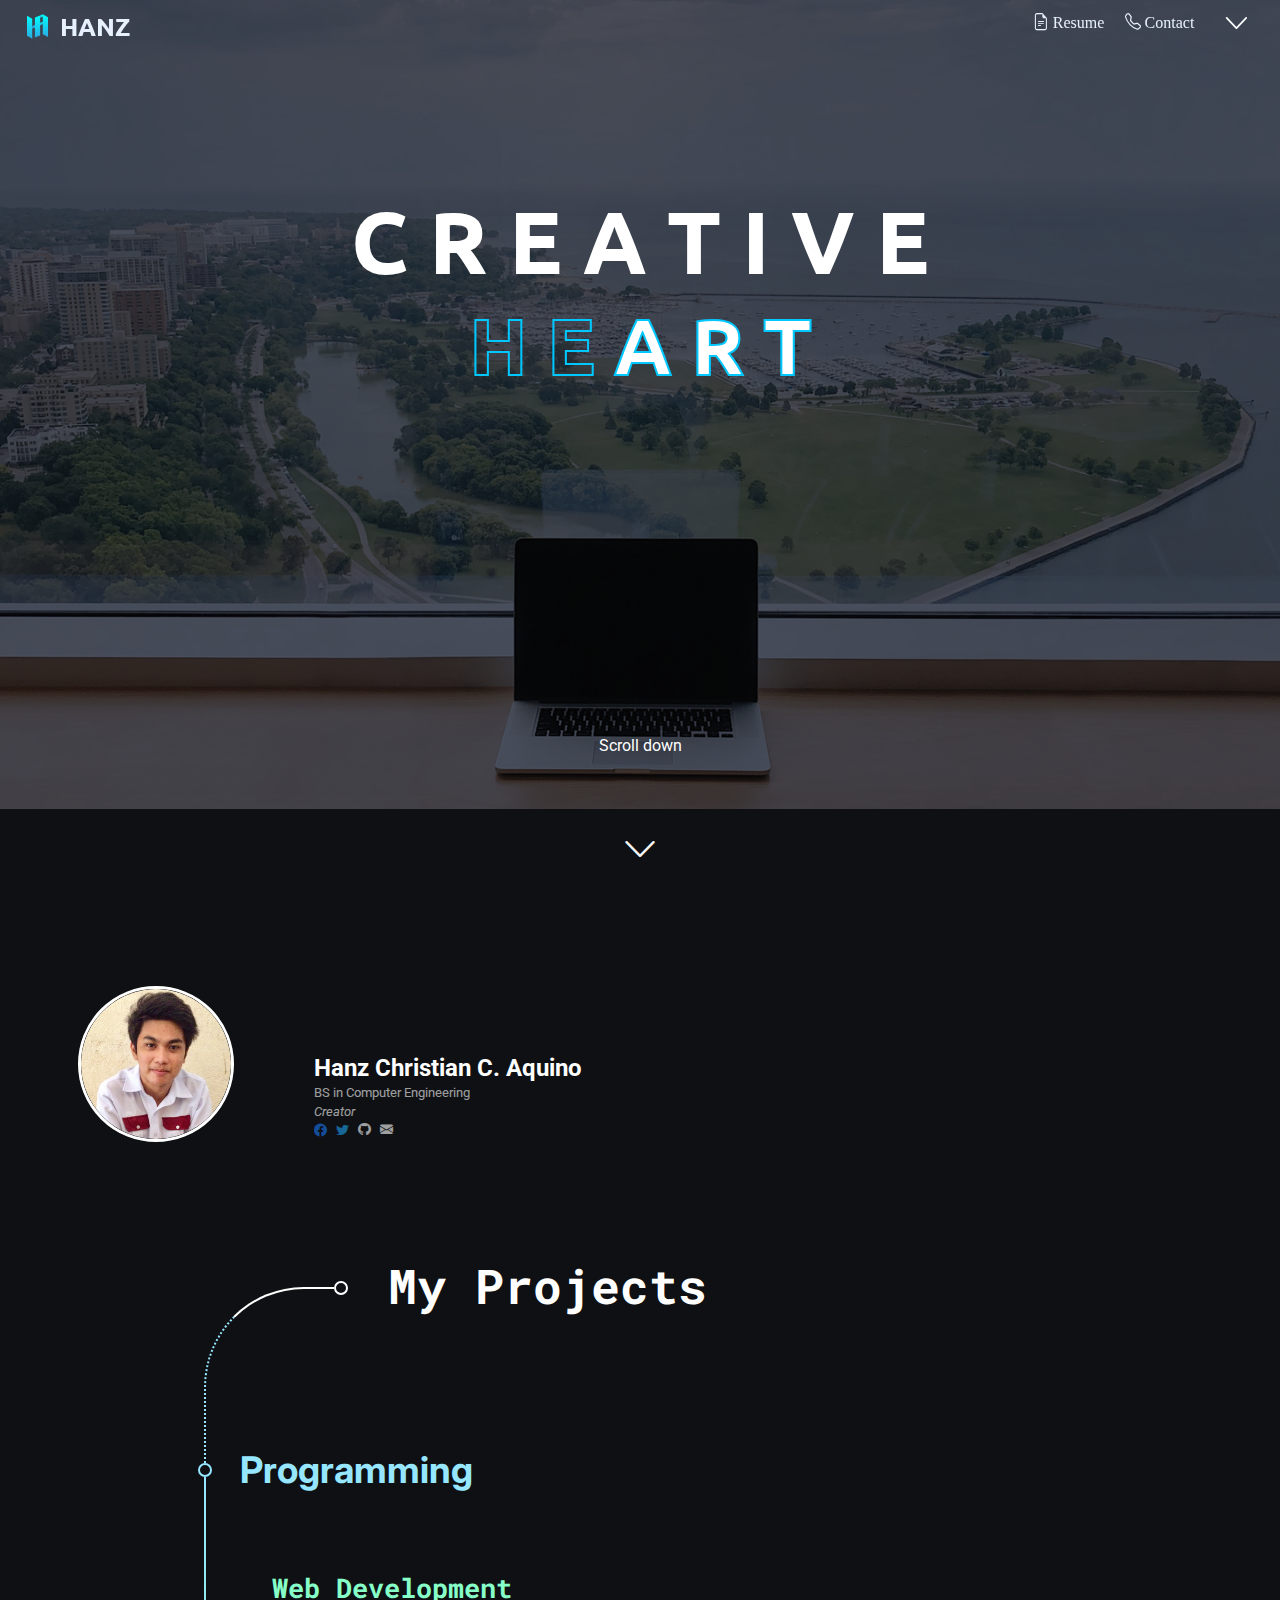
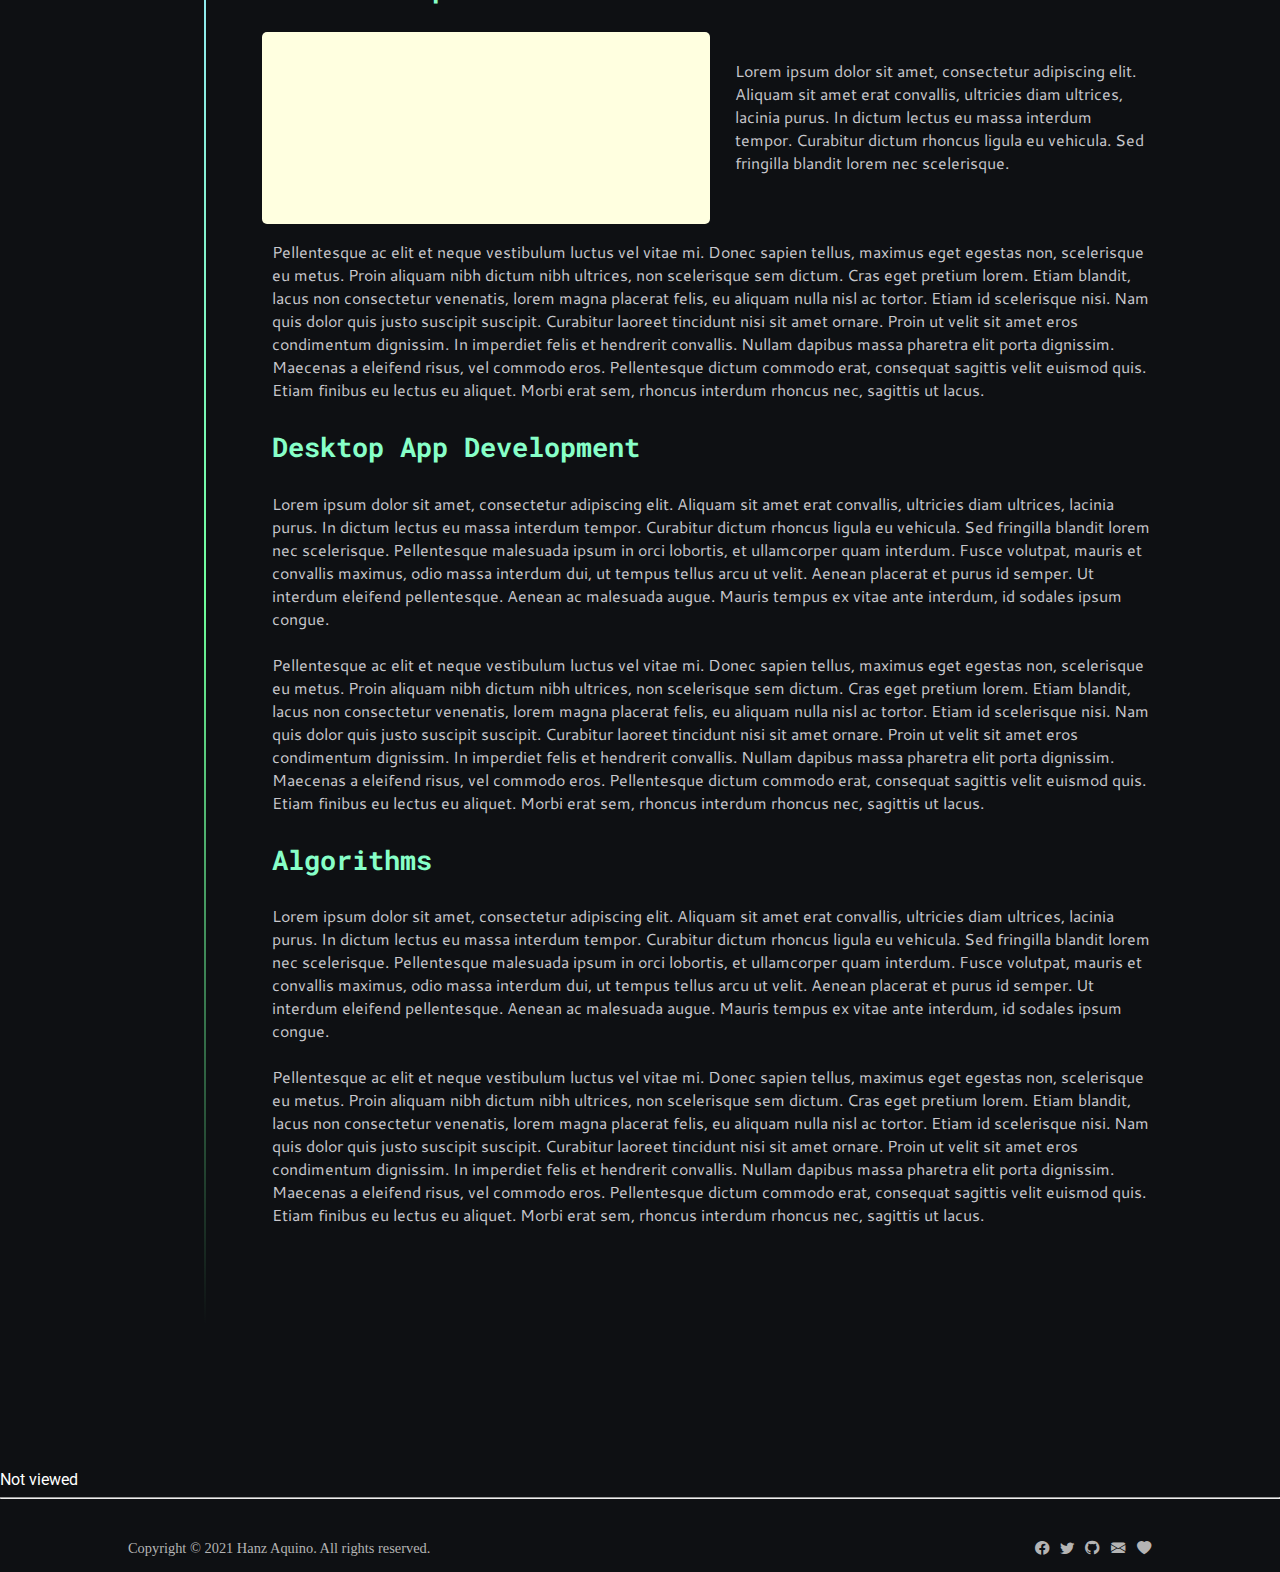
==== commit 32d7424b: "Minor Update" ====
--- a/index.html
+++ b/index.html
@@ -1 +1 @@
-<!doctype html><html lang="en"><head><meta charset="utf-8"/><link rel="icon" href="/favicon.png"/><meta name="viewport" content="width=device-width,initial-scale=1"/><meta name="description" content="Web site created using create-react-app"/><link rel="apple-touch-icon" href="/logo192.png"/><link rel="manifest" href="/manifest.json"/><link rel="preconnect" href="https://fonts.googleapis.com"><link rel="preconnect" href="https://fonts.gstatic.com" crossorigin><link href="https://fonts.googleapis.com/css2?family=Caveat:wght@500&family=Pacifico&family=Roboto:ital,wght@0,500;0,700;1,300&display=swap" rel="stylesheet"><link href="https://fonts.googleapis.com/css2?family=Cantarell:wght@400;700&family=Inter:wght@400;700;900&family=Ubuntu:wght@400;700&display=swap" rel="stylesheet"><link href="https://fonts.googleapis.com/css2?family=Roboto+Mono:wght@300;400&display=swap" rel="stylesheet"><link href="/static/css/2.7f94c300.chunk.css" rel="stylesheet"><link href="/static/css/main.44814d9d.chunk.css" rel="stylesheet"></head><body><noscript>You need to enable JavaScript to run this app.</noscript><div id="root"></div><script>!function(e){function r(r){for(var n,a,i=r[0],c=r[1],l=r[2],s=0,p=[];s<i.length;s++)a=i[s],Object.prototype.hasOwnProperty.call(o,a)&&o[a]&&p.push(o[a][0]),o[a]=0;for(n in c)Object.prototype.hasOwnProperty.call(c,n)&&(e[n]=c[n]);for(f&&f(r);p.length;)p.shift()();return u.push.apply(u,l||[]),t()}function t(){for(var e,r=0;r<u.length;r++){for(var t=u[r],n=!0,i=1;i<t.length;i++){var c=t[i];0!==o[c]&&(n=!1)}n&&(u.splice(r--,1),e=a(a.s=t[0]))}return e}var n={},o={1:0},u=[];function a(r){if(n[r])return n[r].exports;var t=n[r]={i:r,l:!1,exports:{}};return e[r].call(t.exports,t,t.exports,a),t.l=!0,t.exports}a.e=function(e){var r=[],t=o[e];if(0!==t)if(t)r.push(t[2]);else{var n=new Promise((function(r,n){t=o[e]=[r,n]}));r.push(t[2]=n);var u,i=document.createElement("script");i.charset="utf-8",i.timeout=120,a.nc&&i.setAttribute("nonce",a.nc),i.src=function(e){return a.p+"static/js/"+({}[e]||e)+"."+{3:"b26cac58"}[e]+".chunk.js"}(e);var c=new Error;u=function(r){i.onerror=i.onload=null,clearTimeout(l);var t=o[e];if(0!==t){if(t){var n=r&&("load"===r.type?"missing":r.type),u=r&&r.target&&r.target.src;c.message="Loading chunk "+e+" failed.\n("+n+": "+u+")",c.name="ChunkLoadError",c.type=n,c.request=u,t[1](c)}o[e]=void 0}};var l=setTimeout((function(){u({type:"timeout",target:i})}),12e4);i.onerror=i.onload=u,document.head.appendChild(i)}return Promise.all(r)},a.m=e,a.c=n,a.d=function(e,r,t){a.o(e,r)||Object.defineProperty(e,r,{enumerable:!0,get:t})},a.r=function(e){"undefined"!=typeof Symbol&&Symbol.toStringTag&&Object.defineProperty(e,Symbol.toStringTag,{value:"Module"}),Object.defineProperty(e,"__esModule",{value:!0})},a.t=function(e,r){if(1&r&&(e=a(e)),8&r)return e;if(4&r&&"object"==typeof e&&e&&e.__esModule)return e;var t=Object.create(null);if(a.r(t),Object.defineProperty(t,"default",{enumerable:!0,value:e}),2&r&&"string"!=typeof e)for(var n in e)a.d(t,n,function(r){return e[r]}.bind(null,n));return t},a.n=function(e){var r=e&&e.__esModule?function(){return e.default}:function(){return e};return a.d(r,"a",r),r},a.o=function(e,r){return Object.prototype.hasOwnProperty.call(e,r)},a.p="/",a.oe=function(e){throw console.error(e),e};var i=this.webpackJsonphanzzakino=this.webpackJsonphanzzakino||[],c=i.push.bind(i);i.push=r,i=i.slice();for(var l=0;l<i.length;l++)r(i[l]);var f=c;t()}([])</script><script src="/static/js/2.f7873b7c.chunk.js"></script><script src="/static/js/main.85b9d090.chunk.js"></script></body></html>+<!doctype html><html lang="en"><head><meta charset="utf-8"/><link rel="icon" href="/favicon.png"/><meta name="viewport" content="width=device-width,initial-scale=1"/><meta name="description" content="Hanz Aquino's developer portfolio"/><link rel="apple-touch-icon" href="/logo192.png"/><link rel="manifest" href="/manifest.json"/><link rel="preconnect" href="https://fonts.googleapis.com"><link rel="preconnect" href="https://fonts.gstatic.com" crossorigin><link href="https://fonts.googleapis.com/css2?family=Caveat:wght@500&family=Pacifico&family=Roboto:ital,wght@0,500;0,700;1,300&display=swap" rel="stylesheet"><link href="https://fonts.googleapis.com/css2?family=Cantarell:wght@400;700&family=Inter:wght@400;700;900&family=Ubuntu:wght@400;700&display=swap" rel="stylesheet"><link href="https://fonts.googleapis.com/css2?family=Roboto+Mono:wght@300;400&display=swap" rel="stylesheet"><link href="/static/css/2.7f94c300.chunk.css" rel="stylesheet"><link href="/static/css/main.a9889b4f.chunk.css" rel="stylesheet"></head><body><noscript>You need to enable JavaScript to run this app.</noscript><div id="root"></div><script>!function(e){function r(r){for(var n,a,i=r[0],c=r[1],l=r[2],s=0,p=[];s<i.length;s++)a=i[s],Object.prototype.hasOwnProperty.call(o,a)&&o[a]&&p.push(o[a][0]),o[a]=0;for(n in c)Object.prototype.hasOwnProperty.call(c,n)&&(e[n]=c[n]);for(f&&f(r);p.length;)p.shift()();return u.push.apply(u,l||[]),t()}function t(){for(var e,r=0;r<u.length;r++){for(var t=u[r],n=!0,i=1;i<t.length;i++){var c=t[i];0!==o[c]&&(n=!1)}n&&(u.splice(r--,1),e=a(a.s=t[0]))}return e}var n={},o={1:0},u=[];function a(r){if(n[r])return n[r].exports;var t=n[r]={i:r,l:!1,exports:{}};return e[r].call(t.exports,t,t.exports,a),t.l=!0,t.exports}a.e=function(e){var r=[],t=o[e];if(0!==t)if(t)r.push(t[2]);else{var n=new Promise((function(r,n){t=o[e]=[r,n]}));r.push(t[2]=n);var u,i=document.createElement("script");i.charset="utf-8",i.timeout=120,a.nc&&i.setAttribute("nonce",a.nc),i.src=function(e){return a.p+"static/js/"+({}[e]||e)+"."+{3:"b26cac58"}[e]+".chunk.js"}(e);var c=new Error;u=function(r){i.onerror=i.onload=null,clearTimeout(l);var t=o[e];if(0!==t){if(t){var n=r&&("load"===r.type?"missing":r.type),u=r&&r.target&&r.target.src;c.message="Loading chunk "+e+" failed.\n("+n+": "+u+")",c.name="ChunkLoadError",c.type=n,c.request=u,t[1](c)}o[e]=void 0}};var l=setTimeout((function(){u({type:"timeout",target:i})}),12e4);i.onerror=i.onload=u,document.head.appendChild(i)}return Promise.all(r)},a.m=e,a.c=n,a.d=function(e,r,t){a.o(e,r)||Object.defineProperty(e,r,{enumerable:!0,get:t})},a.r=function(e){"undefined"!=typeof Symbol&&Symbol.toStringTag&&Object.defineProperty(e,Symbol.toStringTag,{value:"Module"}),Object.defineProperty(e,"__esModule",{value:!0})},a.t=function(e,r){if(1&r&&(e=a(e)),8&r)return e;if(4&r&&"object"==typeof e&&e&&e.__esModule)return e;var t=Object.create(null);if(a.r(t),Object.defineProperty(t,"default",{enumerable:!0,value:e}),2&r&&"string"!=typeof e)for(var n in e)a.d(t,n,function(r){return e[r]}.bind(null,n));return t},a.n=function(e){var r=e&&e.__esModule?function(){return e.default}:function(){return e};return a.d(r,"a",r),r},a.o=function(e,r){return Object.prototype.hasOwnProperty.call(e,r)},a.p="/",a.oe=function(e){throw console.error(e),e};var i=this.webpackJsonphanzzakino=this.webpackJsonphanzzakino||[],c=i.push.bind(i);i.push=r,i=i.slice();for(var l=0;l<i.length;l++)r(i[l]);var f=c;t()}([])</script><script src="/static/js/2.f7873b7c.chunk.js"></script><script src="/static/js/main.04446c8c.chunk.js"></script></body></html>--- a/static/css/main.a9889b4f.chunk.css
+++ b/static/css/main.a9889b4f.chunk.css
@@ -0,0 +1,2 @@
+html{font-size:16px}body{margin:0;font-family:"Roboto","Arial",sans-serif;-webkit-font-smoothing:antialiased;-moz-osx-font-smoothing:grayscale;background-color:#0e1013;color:#fff}code{font-family:source-code-pro,Menlo,Monaco,Consolas,"Courier New",monospace}@media (min-width:1600px){body{margin-right:15%;margin-left:15%}}.hz-container{margin-left:10%;margin-right:10%}.hz-row,.hz-row-unresponsive{display:-webkit-flex;display:flex}.hz-column{-webkit-flex:50% 1;flex:50% 1}.hz-column-fit{width:-webkit-fit-content;width:-moz-fit-content;width:fit-content;margin:0;padding:0}.hz-column-fit-height{height:-webkit-fit-content;height:-moz-fit-content;height:fit-content;-webkit-flex:50% 1;flex:50% 1}@media (max-width:770px){.hz-container{margin-left:10px;margin-right:10px}.hz-row{display:-webkit-flex;display:flex;-webkit-flex-direction:column;flex-direction:column}}@media (max-width:330px){html{font-size:14px}}.hz-navbar-view{width:100%;position:fixed;background-color:#000;height:35px}.hz-navbar{height:48px;width:100%;position:fixed;z-index:1;left:0;top:0;overflow:hidden;transition:.5s}.hz-navbar-collapse{font-size:1.0625rem;display:-webkit-flex;display:flex;position:relative;width:100%;margin-top:10%}.hz-navbar-list{display:-webkit-flex;display:flex;-webkit-flex-direction:column;flex-direction:column}.hz-navbar-logo{height:20px;width:20px}.hz-navbar-logo,.hz-navbar-logo-topped{position:relative;top:3px;padding-right:10px;transition:.5s}.hz-navbar-logo-topped{height:25px;width:25px}.hz-navbar-item-title{font-family:"Inter",sans-serif;font-weight:bolder}.hz-navbar-brand{font-size:1.25rem;margin-top:11px}.hz-navbar-brand,.hz-navbar-brand-topped{color:#e6f0ff;background-color:transparent;position:fixed;left:25px;z-index:2;transition:.5s;text-decoration:none;font-weight:bolder;font-family:"Ubuntu"}.hz-navbar-brand-topped{font-size:1.5625rem;margin-top:10px}.hz-nvlink,.hz-nvlink:active,.hz-nvlink:focus{text-decoration:none;margin:2px;color:#dce6eb;background-color:transparent}.hz-navbar-toggle{background-color:transparent;color:#fff;position:fixed;margin-top:8px;right:25px;z-index:2}.hz-navbar-toggle:hover{-webkit-transform:scale(1.1);transform:scale(1.1);transition:.2s}.hz-navbar-chevron-animated{-webkit-transform:rotateX(180deg);transform:rotateX(180deg);transition:.6s}.hz-navbar-chevron{-webkit-transform:rotateX(0deg);transform:rotateX(0deg);transition:.6s}.hz-navbar-agroup{display:-webkit-flex;display:flex;-webkit-flex-direction:row;flex-direction:row;z-index:2;width:-webkit-fit-content;width:-moz-fit-content;width:fit-content;right:75px;position:fixed}.hz-navbar-agroup-link{width:85px;margin:0 3px;height:31px}.hz-navbar-agroup-link,.hz-navbar-agroup-link-scrolled{font-family:"Roboto light";-webkit-flex:50% 1;flex:50% 1;text-align:center;padding-top:14px;text-decoration:none;color:#e6f0ff;font-size:1rem}.hz-navbar-agroup-link-scrolled{overflow:hidden;width:20px;margin:0 25px 0 5px;height:20px;transition:.8s}.hz-navbar-agroup-link-scrolled span{visibility:hidden}@media (max-width:600px){.hz-navbar-collapse{font-size:2.5vh;display:-webkit-flex;display:flex;-webkit-flex-direction:column;flex-direction:column;margin-top:55px}.hz-navbar-brand,.hz-navbar-brand-topped{left:10px}.hz-navbar-toggle{right:5px}.hz-navbar-agroup{right:45px}.hz-navbar-agroup-link{margin:0 1px;padding-top:16px;width:70px;font-size:.8rem}.hz-navbar-agroup-link-scrolled{margin:0 20px 0 5px}}.hz-content-aboutme-nametag{margin-left:30px;transition:1.5s;-webkit-transform:unset;transform:unset}.hz-content-aboutme-nametag-hidden{-webkit-transform:translateY(30px);transform:translateY(30px);margin-left:30px}.hz-content-footer{display:-webkit-flex;display:flex;font-family:"Roboto light";color:#b4b4b4;font-size:.9rem}.hz-content-projects-title{font-size:3rem;font-family:"Roboto Mono",sans-serif;font-weight:bolder;margin-left:40px}.hz-content-programminng-title{margin-top:-1rem;margin-left:-2rem;font-size:2.3rem;font-family:"Inter",sans-serif;color:#96e6ff}.hz-content-programminng-web-title{font-size:1.7rem;font-family:"Roboto Mono",sans-serif;color:#87ffc8}.hz-content-text{font-family:"Cantarell",sans-serif;color:#c8c8cd}.hz-content-intro-message{font-family:"Cantarell",sans-serif;color:#c8c8c8}@media (max-width:600px){.hz-content-projects-title{font-size:2.7rem;margin-left:20px}.hz-content-footer{font-size:.7rem;-webkit-flex-direction:column-reverse;flex-direction:column-reverse;-webkit-align-items:center!important;align-items:center!important}.hz-content-aboutme-nametag,.hz-content-aboutme-nametag-hidden{margin-left:0}.hz-content-programminng-title{margin-top:-.9rem;margin-left:-.7rem;font-size:2.3rem}}.hz-fullcentered{display:-webkit-flex!important;display:flex!important;-webkit-align-items:center!important;align-items:center!important}.hz-transparent{background-color:transparent;border-style:none;outline-style:none}.hz-unresponsive{display:-webkit-flex;display:flex;-webkit-flex-direction:none;flex-direction:none}.hz-light-text{font-family:"Roboto light"}.hz-card{border-radius:15px;padding:10px 25px;background-color:hsla(0,0%,100%,.8);color:#040609;overflow:hidden}.hz-card p{font-family:"Roboto";font-size:1.15rem}.hz-slidein{-webkit-transform:unset;transform:unset;transition:1.5s}.hz-slidein-hidden{-webkit-transform:translateY(10px);transform:translateY(10px);visibility:hidden}@-webkit-keyframes hz-slideToRight{0%{-webkit-transform:translateX(-50px);transform:translateX(-50px)}to{-webkit-transform:unset;transform:unset}}@keyframes hz-slideToRight{0%{-webkit-transform:translateX(-50px);transform:translateX(-50px)}to{-webkit-transform:unset;transform:unset}}@-webkit-keyframes hz-slideToLeft{0%{-webkit-transform:translateX(100px);transform:translateX(100px)}to{-webkit-transform:unset;transform:unset}}@keyframes hz-slideToLeft{0%{-webkit-transform:translateX(100px);transform:translateX(100px)}to{-webkit-transform:unset;transform:unset}}.hz-line{position:relative;background-color:#fff;margin-left:6px;width:2px;height:105%;bottom:0}.hz-line-curved{background-color:transparent;border-bottom-width:2px;border-right-width:2px;border-top:2px solid #fff;border-left:2px dotted #96e6ff;border-bottom-color:transparent;border-right-color:transparent;border-radius:100px 0 0 0;margin-top:65px;margin-left:76px;width:10vw;height:95%}.hz-line-curved-tip{margin-top:59px}.hz-circle,.hz-line-curved-tip{position:relative;height:10px;width:10px;background-color:transparent;border:2px solid #fff;border-radius:50%}.hz-line-ci{margin-top:0;margin-left:70px;margin-right:60px;height:100%;bottom:0}@media (max-width:600px){.hz-line-curved{margin-left:16px;width:20px}.hz-line{width:1px}.hz-circle{height:10px;width:10px}.hz-line-ci{margin-top:0;margin-left:10px;margin-right:30px}}@media (max-width:350px){.hz-line-curved{height:93%}}.hz-test-sample-image{margin-right:25px;margin-left:-10px;background-color:#ffffe0;border-radius:5px;width:35vw;height:15vw}@media (max-width:800px){.hz-test-sample-image{width:70vw;height:30vw}}.H-Navbar{backdrop-filter:blur(8px);-webkit-backdrop-filter:blur(8px);-moz-backdrop-filter:blur(8px);background:rgba(7,9,12,.9)}.H-NvToggle,.H-NvToggle:active,.H-NvToggle:focus,.H-NvToggle:hover{background:transparent;font-size:26px;outline:none;border:none;color:#fff;outline-style:none;box-shadow:none}.H-NvLink-head{color:#c8dcff}.navCol1{right:0;-webkit-animation:hz-slideToRight;animation:hz-slideToRight;-webkit-animation-duration:.5s;animation-duration:.5s;-webkit-animation-timing-function:ease;animation-timing-function:ease}.navCol1,.navCol2{position:relative;overflow-x:hidden;overflow-y:hidden}.navCol2{left:0;-webkit-animation:hz-slideToLeft;animation:hz-slideToLeft;-webkit-animation-duration:.5s;animation-duration:.5s;-webkit-animation-timing-function:ease;animation-timing-function:ease}@media (max-width:600px){.navCol2{position:relative;left:0;overflow-x:hidden;overflow-y:hidden;-webkit-animation:hz-slideToRight;animation:hz-slideToRight;-webkit-animation-duration:.5s;animation-duration:.5s;-webkit-animation-timing-function:ease;animation-timing-function:ease}}.H-CtnImgMe:hover{-webkit-transform:scale(102%);transform:scale(102%)}.H-CtnSlogan{color:transparent}.H-CtnSlogan,.H-CtnSlogan2{font-family:"Ubuntu","Inter","Roboto",sans-serif;font-size:5rem;-webkit-text-stroke-width:2px;-webkit-text-stroke-color:#00c8ff;-moz-text-stroke-width:2px;-moz-text-stroke-color:#00c8ff}.H-CtnSlogan2{color:#fff}.hz-cv-scrolldowncehvron{color:#f5f5f5;font-size:4vh;transition:.2s}.hz-cv-scrolldowncehvron:hover{color:#f5f5f5;font-size:5vh;transition:.2s}.H-Ctn-Scrolldowntext{position:absolute;top:80vh;right:calc(50% - 42px)}.H-CtnImgMe-hid{border-radius:50%;border:3px solid #fff;-webkit-transform:translateX(-50px);transform:translateX(-50px)}.H-CtnImgMe-shw{border-radius:50%;border:3px solid #c8e6ff;-webkit-transform:unset;transform:unset;transition:1s}.H-Ctn-hitxt{padding:0;margin:-10px 0 0;font-size:2.5rem;font-family:"Roboto Mono",sans-serif;background-color:#00e4ff;background-image:linear-gradient(180deg,#00e4ff,#c8e6ff);background-size:100%;-webkit-background-clip:text;-moz-background-clip:text;-webkit-text-fill-color:transparent;-moz-text-fill-color:transparent}.H-Ctn-aboutme-nametxt{font-size:1.5rem}.H-Ctn-textgradient{background-color:#fa5050;background-image:linear-gradient(180deg,#ff1e1e,#6914d7);background-size:100%;-webkit-background-clip:text;-moz-background-clip:text;-webkit-text-fill-color:transparent;-moz-text-fill-color:transparent}.H-Ctn-circle1{border-color:#96e6ff}.H-Ctn-line1{background-color:#c8e6ff;background:linear-gradient(180deg,#96e6ff,#6eff9b 50%,rgba(0,212,255,0))}.H-Ctn-line2{border-color:linear-gradient(180deg,#96e6ff,#6eff9b 50%,rgba(0,212,255,0))}.H-CtnSlogan-creative{position:relative;font-family:"Ubuntu";color:#fff;font-size:5.5rem}.H-CtnSlogan-creative,.H-CtnSlogan-creative:after{-webkit-animation:continuousslideup;animation:continuousslideup;-webkit-animation-delay:2s;animation-delay:2s;-webkit-animation-duration:28s;animation-duration:28s;-webkit-animation-iteration-count:infinite;animation-iteration-count:infinite}.H-CtnSlogan-creative:after{content:"C R E A T I V E"}@-webkit-keyframes continuousslideup{0%{top:30vh;visibility:hidden;color:transparent;content:"C R E A T I V E"}5%{top:0;visibility:visible;color:#fff;content:"C R E A T I V E"}20%{top:0;visibility:visible;color:#fff;content:"C R E A T I V E"}25%{top:-10vh;visibility:hidden;color:transparent;content:"C R E A T I V E"}26%{top:30vh;visibility:hidden;color:transparent;-webkit-text-stroke-width:2px;-webkit-text-stroke-color:transparent;-moz-text-stroke-width:2px;-moz-text-stroke-color:transparent;content:"I N S P I R E D"}30%{top:0;-webkit-text-stroke-width:2px;-webkit-text-stroke-color:#00c8ff;-moz-text-stroke-width:2px;-moz-text-stroke-color:#00c8ff;visibility:visible;color:transparent;content:"I N S P I R E D"}45%{top:0;-webkit-text-stroke-width:2px;-webkit-text-stroke-color:#00c8ff;-moz-text-stroke-width:2px;-moz-text-stroke-color:#00c8ff;visibility:visible;color:transparent;content:"I N S P I R E D"}50%{-webkit-text-stroke-width:2px;-webkit-text-stroke-color:transparent;-moz-text-stroke-width:2px;-moz-text-stroke-color:transparent;top:-10vh;visibility:hidden;color:transparent;content:"I N S P I R E D"}51%{top:30vh;visibility:hidden;color:transparent;content:"C L E V E R"}55%{top:0;visibility:visible;color:#fff;content:"C L E V E R"}70%{top:0;visibility:visible;color:#fff;content:"C L E V E R"}75%{top:-10vh;visibility:hidden;color:transparent;content:"C L E V E R"}76%{top:30vh;visibility:hidden;color:transparent;-webkit-text-stroke-width:2px;-webkit-text-stroke-color:transparent;-moz-text-stroke-width:2px;-moz-text-stroke-color:transparent;content:"F R I E N D L Y"}80%{top:0;-webkit-text-stroke-width:2px;-webkit-text-stroke-color:#00c8ff;-moz-text-stroke-width:2px;-moz-text-stroke-color:#00c8ff;visibility:visible;color:transparent;content:"F R I E N D L Y"}95%{top:0;-webkit-text-stroke-width:2px;-webkit-text-stroke-color:#00c8ff;-moz-text-stroke-width:2px;-moz-text-stroke-color:#00c8ff;visibility:visible;color:transparent;content:"F R I E N D L Y"}to{-webkit-text-stroke-width:2px;-webkit-text-stroke-color:transparent;-moz-text-stroke-width:2px;-moz-text-stroke-color:transparent;top:-10vh;visibility:hidden;color:transparent;content:"F R I E N D L Y"}}@keyframes continuousslideup{0%{top:30vh;visibility:hidden;color:transparent;content:"C R E A T I V E"}5%{top:0;visibility:visible;color:#fff;content:"C R E A T I V E"}20%{top:0;visibility:visible;color:#fff;content:"C R E A T I V E"}25%{top:-10vh;visibility:hidden;color:transparent;content:"C R E A T I V E"}26%{top:30vh;visibility:hidden;color:transparent;-webkit-text-stroke-width:2px;-webkit-text-stroke-color:transparent;-moz-text-stroke-width:2px;-moz-text-stroke-color:transparent;content:"I N S P I R E D"}30%{top:0;-webkit-text-stroke-width:2px;-webkit-text-stroke-color:#00c8ff;-moz-text-stroke-width:2px;-moz-text-stroke-color:#00c8ff;visibility:visible;color:transparent;content:"I N S P I R E D"}45%{top:0;-webkit-text-stroke-width:2px;-webkit-text-stroke-color:#00c8ff;-moz-text-stroke-width:2px;-moz-text-stroke-color:#00c8ff;visibility:visible;color:transparent;content:"I N S P I R E D"}50%{-webkit-text-stroke-width:2px;-webkit-text-stroke-color:transparent;-moz-text-stroke-width:2px;-moz-text-stroke-color:transparent;top:-10vh;visibility:hidden;color:transparent;content:"I N S P I R E D"}51%{top:30vh;visibility:hidden;color:transparent;content:"C L E V E R"}55%{top:0;visibility:visible;color:#fff;content:"C L E V E R"}70%{top:0;visibility:visible;color:#fff;content:"C L E V E R"}75%{top:-10vh;visibility:hidden;color:transparent;content:"C L E V E R"}76%{top:30vh;visibility:hidden;color:transparent;-webkit-text-stroke-width:2px;-webkit-text-stroke-color:transparent;-moz-text-stroke-width:2px;-moz-text-stroke-color:transparent;content:"F R I E N D L Y"}80%{top:0;-webkit-text-stroke-width:2px;-webkit-text-stroke-color:#00c8ff;-moz-text-stroke-width:2px;-moz-text-stroke-color:#00c8ff;visibility:visible;color:transparent;content:"F R I E N D L Y"}95%{top:0;-webkit-text-stroke-width:2px;-webkit-text-stroke-color:#00c8ff;-moz-text-stroke-width:2px;-moz-text-stroke-color:#00c8ff;visibility:visible;color:transparent;content:"F R I E N D L Y"}to{-webkit-text-stroke-width:2px;-webkit-text-stroke-color:transparent;-moz-text-stroke-width:2px;-moz-text-stroke-color:transparent;top:-10vh;visibility:hidden;color:transparent;content:"F R I E N D L Y"}}.H-CtnMSlogan-hid{visibility:hidden;-webkit-transform:translateY(50vh);transform:translateY(50vh)}.H-CtnMSlogan-hid,.H-CtnMSlogan-shw{font-family:"Ubuntu","Inter","Roboto",sans-serif;font-weight:bolder;font-size:5rem}.H-CtnMSlogan-shw{padding-top:12vh;visibility:visible;-webkit-transform:unset;transform:unset;transition-delay:4s;transition:1.5s}@media (max-width:1200px){.H-Ctn-aboutme-nametxt{font-size:1.1rem}}@media (max-width:600px){.H-Ctn-aboutme-nametxt{font-size:1rem}.H-Ctn-hitxt{margin-top:10px;font-size:2rem}.H-CtnMSlogan-hid{font-size:3rem}.H-CtnMSlogan-shw{padding-top:18vh;font-size:3rem}.H-CtnSlogan,.H-CtnSlogan2{margin-top:18vh;font-size:3rem}.H-CtnSlogan-creative{font-family:"Ubuntu";font-size:3.2rem}.H-CtnSlogan,.H-CtnSlogan2{-webkit-text-stroke-width:1px;-moz-text-stroke-width:1px}@-webkit-keyframes continuousslideup{0%{top:30vh;visibility:hidden;color:transparent;content:"C R E A T I V E"}5%{top:0;visibility:visible;color:#fff;content:"C R E A T I V E"}20%{top:0;visibility:visible;color:#fff;content:"C R E A T I V E"}25%{top:-10vh;visibility:hidden;color:transparent;content:"C R E A T I V E"}26%{top:30vh;visibility:hidden;color:transparent;-webkit-text-stroke-width:1px;-webkit-text-stroke-color:transparent;-moz-text-stroke-width:1px;-moz-text-stroke-color:transparent;content:"I N S P I R E D"}30%{top:0;-webkit-text-stroke-width:1px;-webkit-text-stroke-color:#00c8ff;-moz-text-stroke-width:1px;-moz-text-stroke-color:#00c8ff;visibility:visible;color:transparent;content:"I N S P I R E D"}45%{top:0;-webkit-text-stroke-width:1px;-webkit-text-stroke-color:#00c8ff;-moz-text-stroke-width:1px;-moz-text-stroke-color:#00c8ff;visibility:visible;color:transparent;content:"I N S P I R E D"}50%{-webkit-text-stroke-width:1px;-webkit-text-stroke-color:transparent;-moz-text-stroke-width:1px;-moz-text-stroke-color:transparent;top:-10vh;visibility:hidden;color:transparent;content:"I N S P I R E D"}51%{top:30vh;visibility:hidden;color:transparent;content:"C L E V E R"}55%{top:0;visibility:visible;color:#fff;content:"C L E V E R"}70%{top:0;visibility:visible;color:#fff;content:"C L E V E R"}75%{top:-10vh;visibility:hidden;color:transparent;content:"C L E V E R"}76%{top:30vh;visibility:hidden;color:transparent;-webkit-text-stroke-width:1px;-webkit-text-stroke-color:transparent;-moz-text-stroke-width:1px;-moz-text-stroke-color:transparent;content:"F R I E N D L Y"}80%{top:0;-webkit-text-stroke-width:1px;-webkit-text-stroke-color:#00c8ff;-moz-text-stroke-width:1px;-moz-text-stroke-color:#00c8ff;visibility:visible;color:transparent;content:"F R I E N D L Y"}95%{top:0;-webkit-text-stroke-width:1px;-webkit-text-stroke-color:#00c8ff;-moz-text-stroke-width:1px;-moz-text-stroke-color:#00c8ff;visibility:visible;color:transparent;content:"F R I E N D L Y"}to{-webkit-text-stroke-width:1px;-webkit-text-stroke-color:transparent;-moz-text-stroke-width:1px;-moz-text-stroke-color:transparent;top:-10vh;visibility:hidden;color:transparent;content:"F R I E N D L Y"}}@keyframes continuousslideup{0%{top:30vh;visibility:hidden;color:transparent;content:"C R E A T I V E"}5%{top:0;visibility:visible;color:#fff;content:"C R E A T I V E"}20%{top:0;visibility:visible;color:#fff;content:"C R E A T I V E"}25%{top:-10vh;visibility:hidden;color:transparent;content:"C R E A T I V E"}26%{top:30vh;visibility:hidden;color:transparent;-webkit-text-stroke-width:1px;-webkit-text-stroke-color:transparent;-moz-text-stroke-width:1px;-moz-text-stroke-color:transparent;content:"I N S P I R E D"}30%{top:0;-webkit-text-stroke-width:1px;-webkit-text-stroke-color:#00c8ff;-moz-text-stroke-width:1px;-moz-text-stroke-color:#00c8ff;visibility:visible;color:transparent;content:"I N S P I R E D"}45%{top:0;-webkit-text-stroke-width:1px;-webkit-text-stroke-color:#00c8ff;-moz-text-stroke-width:1px;-moz-text-stroke-color:#00c8ff;visibility:visible;color:transparent;content:"I N S P I R E D"}50%{-webkit-text-stroke-width:1px;-webkit-text-stroke-color:transparent;-moz-text-stroke-width:1px;-moz-text-stroke-color:transparent;top:-10vh;visibility:hidden;color:transparent;content:"I N S P I R E D"}51%{top:30vh;visibility:hidden;color:transparent;content:"C L E V E R"}55%{top:0;visibility:visible;color:#fff;content:"C L E V E R"}70%{top:0;visibility:visible;color:#fff;content:"C L E V E R"}75%{top:-10vh;visibility:hidden;color:transparent;content:"C L E V E R"}76%{top:30vh;visibility:hidden;color:transparent;-webkit-text-stroke-width:1px;-webkit-text-stroke-color:transparent;-moz-text-stroke-width:1px;-moz-text-stroke-color:transparent;content:"F R I E N D L Y"}80%{top:0;-webkit-text-stroke-width:1px;-webkit-text-stroke-color:#00c8ff;-moz-text-stroke-width:1px;-moz-text-stroke-color:#00c8ff;visibility:visible;color:transparent;content:"F R I E N D L Y"}95%{top:0;-webkit-text-stroke-width:1px;-webkit-text-stroke-color:#00c8ff;-moz-text-stroke-width:1px;-moz-text-stroke-color:#00c8ff;visibility:visible;color:transparent;content:"F R I E N D L Y"}to{-webkit-text-stroke-width:1px;-webkit-text-stroke-color:transparent;-moz-text-stroke-width:1px;-moz-text-stroke-color:transparent;top:-10vh;visibility:hidden;color:transparent;content:"F R I E N D L Y"}}}
+/*# sourceMappingURL=main.a9889b4f.chunk.css.map */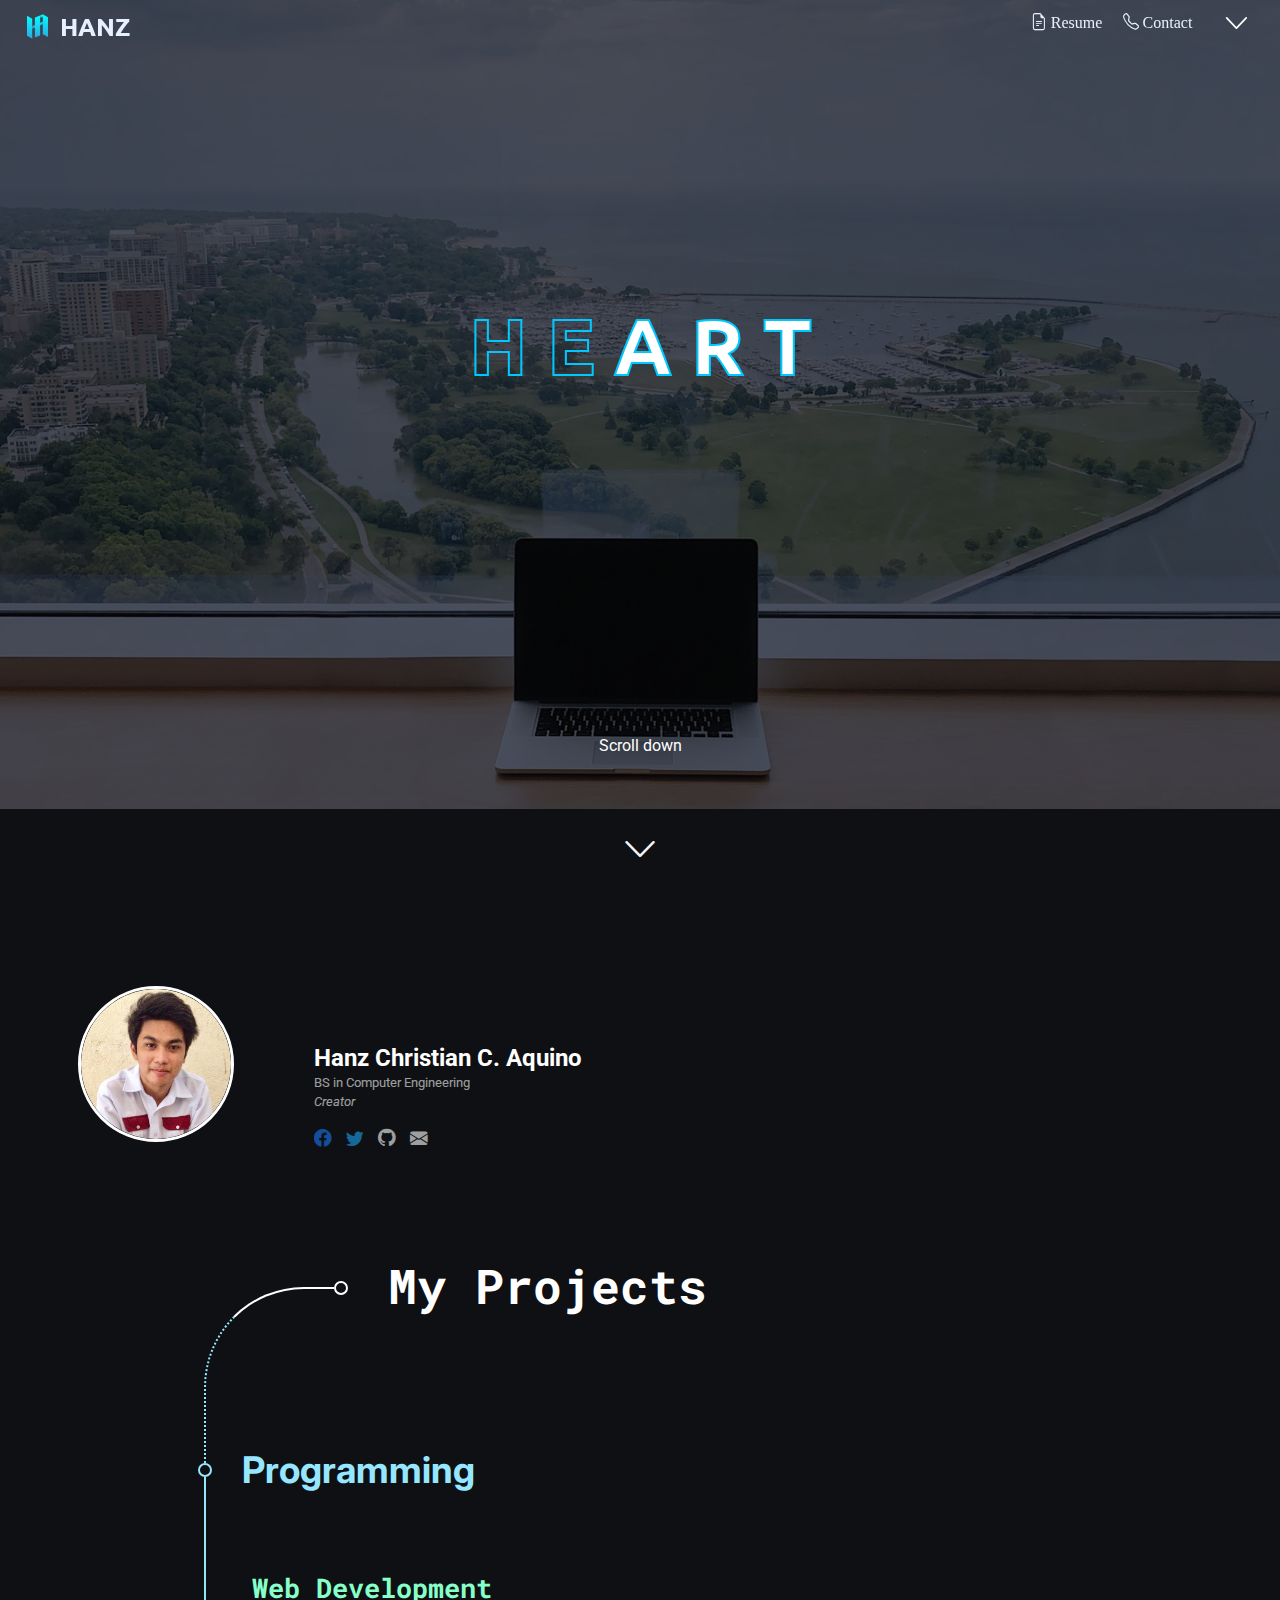
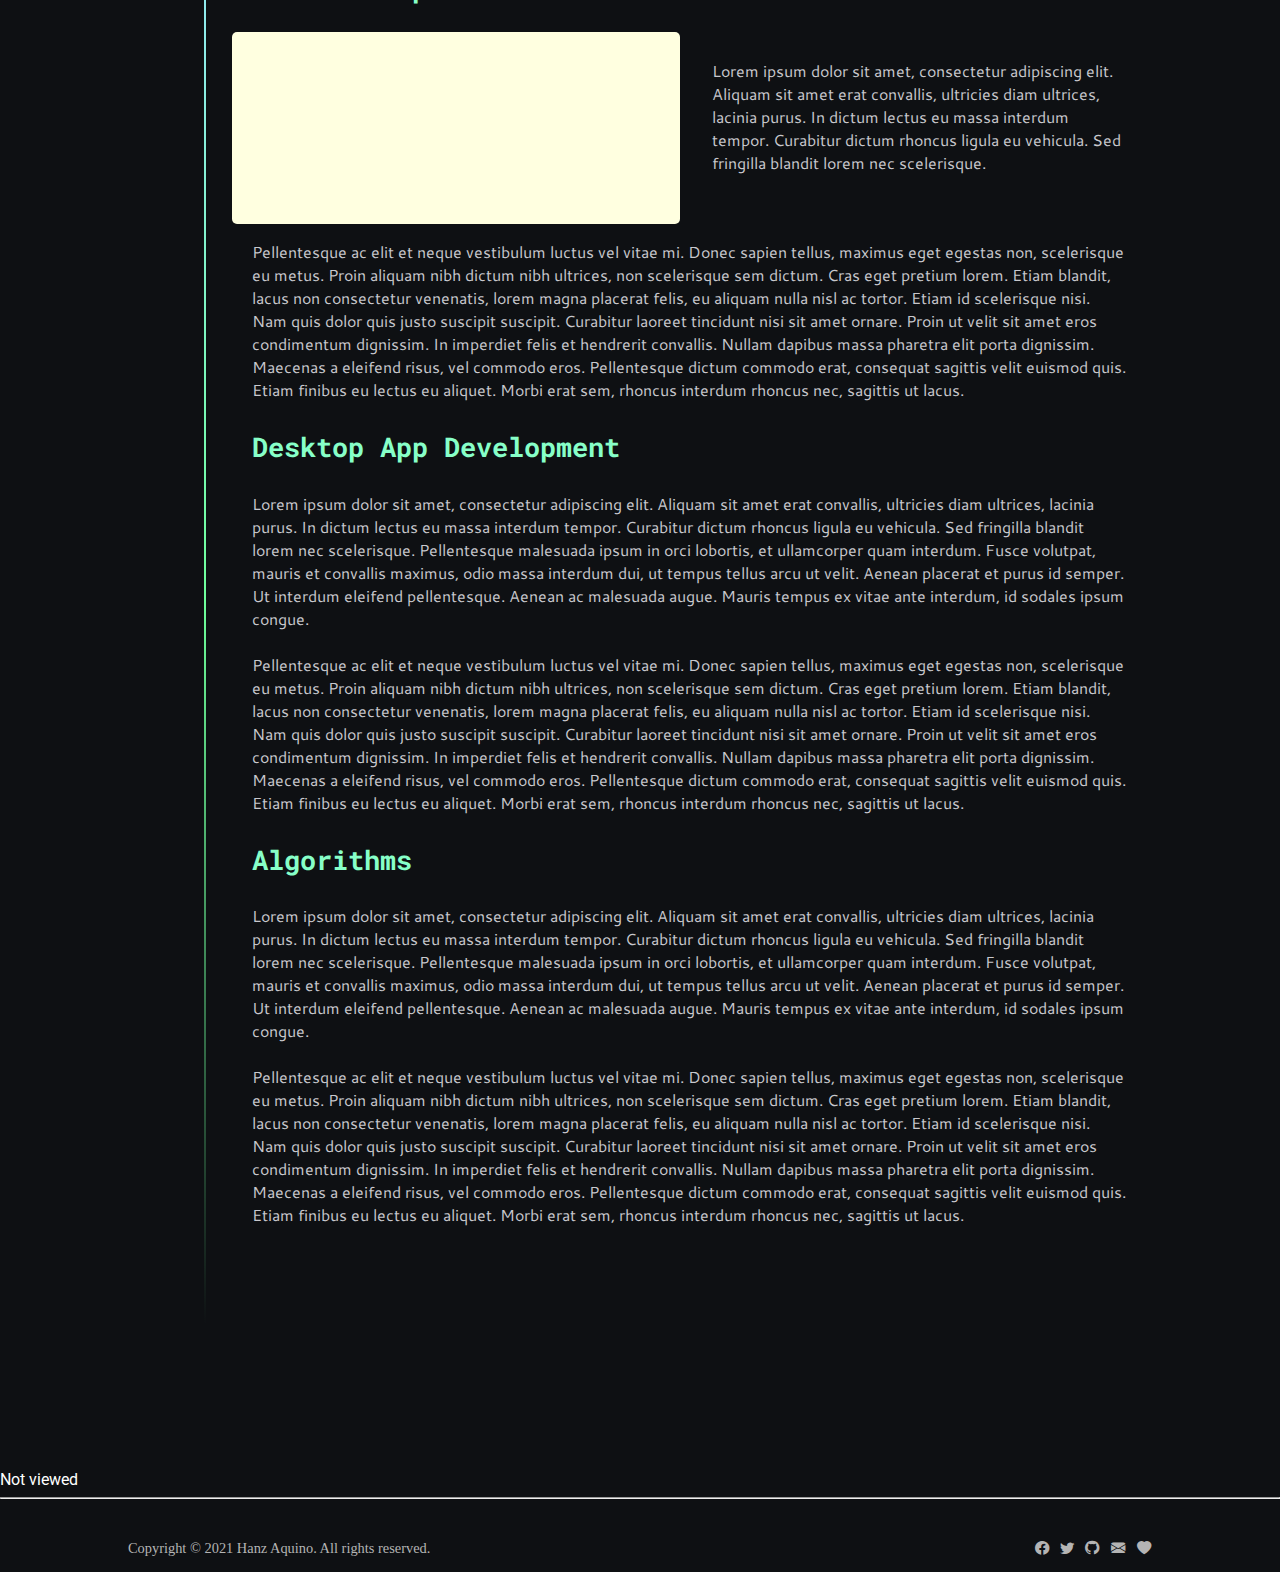
==== commit 9046c151: "Minor Update" ====
--- a/index.html
+++ b/index.html
@@ -1 +1 @@
-<!doctype html><html lang="en"><head><meta charset="utf-8"/><link rel="icon" href="/favicon.png"/><meta name="viewport" content="width=device-width,initial-scale=1"/><meta name="description" content="Hanz Aquino's developer portfolio"/><link rel="apple-touch-icon" href="/logo192.png"/><link rel="manifest" href="/manifest.json"/><link rel="preconnect" href="https://fonts.googleapis.com"><link rel="preconnect" href="https://fonts.gstatic.com" crossorigin><link href="https://fonts.googleapis.com/css2?family=Caveat:wght@500&family=Pacifico&family=Roboto:ital,wght@0,500;0,700;1,300&display=swap" rel="stylesheet"><link href="https://fonts.googleapis.com/css2?family=Cantarell:wght@400;700&family=Inter:wght@400;700;900&family=Ubuntu:wght@400;700&display=swap" rel="stylesheet"><link href="https://fonts.googleapis.com/css2?family=Roboto+Mono:wght@300;400&display=swap" rel="stylesheet"><link href="/static/css/2.7f94c300.chunk.css" rel="stylesheet"><link href="/static/css/main.a9889b4f.chunk.css" rel="stylesheet"></head><body><noscript>You need to enable JavaScript to run this app.</noscript><div id="root"></div><script>!function(e){function r(r){for(var n,a,i=r[0],c=r[1],l=r[2],s=0,p=[];s<i.length;s++)a=i[s],Object.prototype.hasOwnProperty.call(o,a)&&o[a]&&p.push(o[a][0]),o[a]=0;for(n in c)Object.prototype.hasOwnProperty.call(c,n)&&(e[n]=c[n]);for(f&&f(r);p.length;)p.shift()();return u.push.apply(u,l||[]),t()}function t(){for(var e,r=0;r<u.length;r++){for(var t=u[r],n=!0,i=1;i<t.length;i++){var c=t[i];0!==o[c]&&(n=!1)}n&&(u.splice(r--,1),e=a(a.s=t[0]))}return e}var n={},o={1:0},u=[];function a(r){if(n[r])return n[r].exports;var t=n[r]={i:r,l:!1,exports:{}};return e[r].call(t.exports,t,t.exports,a),t.l=!0,t.exports}a.e=function(e){var r=[],t=o[e];if(0!==t)if(t)r.push(t[2]);else{var n=new Promise((function(r,n){t=o[e]=[r,n]}));r.push(t[2]=n);var u,i=document.createElement("script");i.charset="utf-8",i.timeout=120,a.nc&&i.setAttribute("nonce",a.nc),i.src=function(e){return a.p+"static/js/"+({}[e]||e)+"."+{3:"b26cac58"}[e]+".chunk.js"}(e);var c=new Error;u=function(r){i.onerror=i.onload=null,clearTimeout(l);var t=o[e];if(0!==t){if(t){var n=r&&("load"===r.type?"missing":r.type),u=r&&r.target&&r.target.src;c.message="Loading chunk "+e+" failed.\n("+n+": "+u+")",c.name="ChunkLoadError",c.type=n,c.request=u,t[1](c)}o[e]=void 0}};var l=setTimeout((function(){u({type:"timeout",target:i})}),12e4);i.onerror=i.onload=u,document.head.appendChild(i)}return Promise.all(r)},a.m=e,a.c=n,a.d=function(e,r,t){a.o(e,r)||Object.defineProperty(e,r,{enumerable:!0,get:t})},a.r=function(e){"undefined"!=typeof Symbol&&Symbol.toStringTag&&Object.defineProperty(e,Symbol.toStringTag,{value:"Module"}),Object.defineProperty(e,"__esModule",{value:!0})},a.t=function(e,r){if(1&r&&(e=a(e)),8&r)return e;if(4&r&&"object"==typeof e&&e&&e.__esModule)return e;var t=Object.create(null);if(a.r(t),Object.defineProperty(t,"default",{enumerable:!0,value:e}),2&r&&"string"!=typeof e)for(var n in e)a.d(t,n,function(r){return e[r]}.bind(null,n));return t},a.n=function(e){var r=e&&e.__esModule?function(){return e.default}:function(){return e};return a.d(r,"a",r),r},a.o=function(e,r){return Object.prototype.hasOwnProperty.call(e,r)},a.p="/",a.oe=function(e){throw console.error(e),e};var i=this.webpackJsonphanzzakino=this.webpackJsonphanzzakino||[],c=i.push.bind(i);i.push=r,i=i.slice();for(var l=0;l<i.length;l++)r(i[l]);var f=c;t()}([])</script><script src="/static/js/2.f7873b7c.chunk.js"></script><script src="/static/js/main.04446c8c.chunk.js"></script></body></html>+<!doctype html><html lang="en"><head><meta charset="utf-8"/><link rel="icon" href="/favicon.png"/><meta name="viewport" content="width=device-width,initial-scale=1"/><meta name="description" content="Hanz Aquino's developer portfolio"/><link rel="apple-touch-icon" href="/logo192.png"/><link rel="manifest" href="/manifest.json"/><link rel="preconnect" href="https://fonts.googleapis.com"><link rel="preconnect" href="https://fonts.gstatic.com" crossorigin><link href="https://fonts.googleapis.com/css2?family=Caveat:wght@500&family=Pacifico&family=Roboto:ital,wght@0,500;0,700;1,300&display=swap" rel="stylesheet"><link href="https://fonts.googleapis.com/css2?family=Cantarell:wght@400;700&family=Inter:wght@400;700;900&family=Ubuntu:wght@400;700&display=swap" rel="stylesheet"><link href="https://fonts.googleapis.com/css2?family=Roboto+Mono:wght@300;400&display=swap" rel="stylesheet"><link href="/static/css/2.7f94c300.chunk.css" rel="stylesheet"><link href="/static/css/main.43e21a52.chunk.css" rel="stylesheet"></head><body><noscript>You need to enable JavaScript to run this app.</noscript><div id="root"></div><script>!function(e){function r(r){for(var n,a,i=r[0],c=r[1],l=r[2],s=0,p=[];s<i.length;s++)a=i[s],Object.prototype.hasOwnProperty.call(o,a)&&o[a]&&p.push(o[a][0]),o[a]=0;for(n in c)Object.prototype.hasOwnProperty.call(c,n)&&(e[n]=c[n]);for(f&&f(r);p.length;)p.shift()();return u.push.apply(u,l||[]),t()}function t(){for(var e,r=0;r<u.length;r++){for(var t=u[r],n=!0,i=1;i<t.length;i++){var c=t[i];0!==o[c]&&(n=!1)}n&&(u.splice(r--,1),e=a(a.s=t[0]))}return e}var n={},o={1:0},u=[];function a(r){if(n[r])return n[r].exports;var t=n[r]={i:r,l:!1,exports:{}};return e[r].call(t.exports,t,t.exports,a),t.l=!0,t.exports}a.e=function(e){var r=[],t=o[e];if(0!==t)if(t)r.push(t[2]);else{var n=new Promise((function(r,n){t=o[e]=[r,n]}));r.push(t[2]=n);var u,i=document.createElement("script");i.charset="utf-8",i.timeout=120,a.nc&&i.setAttribute("nonce",a.nc),i.src=function(e){return a.p+"static/js/"+({}[e]||e)+"."+{3:"b26cac58"}[e]+".chunk.js"}(e);var c=new Error;u=function(r){i.onerror=i.onload=null,clearTimeout(l);var t=o[e];if(0!==t){if(t){var n=r&&("load"===r.type?"missing":r.type),u=r&&r.target&&r.target.src;c.message="Loading chunk "+e+" failed.\n("+n+": "+u+")",c.name="ChunkLoadError",c.type=n,c.request=u,t[1](c)}o[e]=void 0}};var l=setTimeout((function(){u({type:"timeout",target:i})}),12e4);i.onerror=i.onload=u,document.head.appendChild(i)}return Promise.all(r)},a.m=e,a.c=n,a.d=function(e,r,t){a.o(e,r)||Object.defineProperty(e,r,{enumerable:!0,get:t})},a.r=function(e){"undefined"!=typeof Symbol&&Symbol.toStringTag&&Object.defineProperty(e,Symbol.toStringTag,{value:"Module"}),Object.defineProperty(e,"__esModule",{value:!0})},a.t=function(e,r){if(1&r&&(e=a(e)),8&r)return e;if(4&r&&"object"==typeof e&&e&&e.__esModule)return e;var t=Object.create(null);if(a.r(t),Object.defineProperty(t,"default",{enumerable:!0,value:e}),2&r&&"string"!=typeof e)for(var n in e)a.d(t,n,function(r){return e[r]}.bind(null,n));return t},a.n=function(e){var r=e&&e.__esModule?function(){return e.default}:function(){return e};return a.d(r,"a",r),r},a.o=function(e,r){return Object.prototype.hasOwnProperty.call(e,r)},a.p="/",a.oe=function(e){throw console.error(e),e};var i=this.webpackJsonphanzzakino=this.webpackJsonphanzzakino||[],c=i.push.bind(i);i.push=r,i=i.slice();for(var l=0;l<i.length;l++)r(i[l]);var f=c;t()}([])</script><script src="/static/js/2.f7873b7c.chunk.js"></script><script src="/static/js/main.2cad1d7e.chunk.js"></script></body></html>--- a/static/css/main.43e21a52.chunk.css
+++ b/static/css/main.43e21a52.chunk.css
@@ -0,0 +1,2 @@
+html{font-size:16px}body{margin:0;font-family:"Roboto","Arial",sans-serif;-webkit-font-smoothing:antialiased;-moz-osx-font-smoothing:grayscale;background-color:#0e1013;color:#fff}code{font-family:source-code-pro,Menlo,Monaco,Consolas,"Courier New",monospace}@media (min-width:1600px){body{margin-right:15%;margin-left:15%}}.hz-container{margin-left:10%;margin-right:10%}.hz-row,.hz-row-unresponsive{display:-webkit-flex;display:flex}.hz-column{-webkit-flex:50% 1;flex:50% 1}.hz-column-fit{width:-webkit-fit-content;width:-moz-fit-content;width:fit-content;margin:0;padding:0}.hz-column-fit-height{height:-webkit-fit-content;height:-moz-fit-content;height:fit-content;-webkit-flex:50% 1;flex:50% 1}@media (max-width:770px){.hz-container{margin-left:10px;margin-right:10px}.hz-row{display:-webkit-flex;display:flex;-webkit-flex-direction:column;flex-direction:column}}@media (max-width:330px){html{font-size:14px}}.hz-navbar-view{width:100%;position:fixed;background-color:#000;height:35px}.hz-navbar{height:48px;width:100%;position:fixed;z-index:1;left:0;top:0;overflow:hidden;transition:.5s}.hz-navbar-collapse{font-size:1.0625rem;display:-webkit-flex;display:flex;position:relative;width:100%;margin-top:10%}.hz-navbar-list{display:-webkit-flex;display:flex;-webkit-flex-direction:column;flex-direction:column}.hz-navbar-logo{height:20px;width:20px}.hz-navbar-logo,.hz-navbar-logo-topped{position:relative;top:3px;padding-right:10px;transition:.5s}.hz-navbar-logo-topped{height:25px;width:25px}.hz-navbar-item-title{font-family:"Inter",sans-serif;font-weight:bolder}.hz-navbar-brand{font-size:1.25rem;margin-top:11px}.hz-navbar-brand,.hz-navbar-brand-topped{color:#e6f0ff;background-color:transparent;position:fixed;left:25px;z-index:2;transition:.5s;text-decoration:none;font-weight:bolder;font-family:"Ubuntu"}.hz-navbar-brand-topped{font-size:1.5625rem;margin-top:10px}.hz-nvlink,.hz-nvlink:active,.hz-nvlink:focus{text-decoration:none;margin:2px;color:#dce6eb;background-color:transparent}.hz-navbar-toggle{background-color:transparent;color:#fff;position:fixed;margin-top:8px;right:25px;z-index:2}.hz-navbar-toggle:hover{-webkit-transform:scale(1.1);transform:scale(1.1);transition:.2s}.hz-navbar-chevron-animated{-webkit-transform:rotateX(180deg);transform:rotateX(180deg);transition:.6s}.hz-navbar-chevron{-webkit-transform:rotateX(0deg);transform:rotateX(0deg);transition:.6s}.hz-navbar-agroup{display:-webkit-flex;display:flex;-webkit-flex-direction:row;flex-direction:row;z-index:2;width:-webkit-fit-content;width:-moz-fit-content;width:fit-content;right:75px;position:fixed}.hz-navbar-agroup-link{width:85px;margin:0 3px;height:31px}.hz-navbar-agroup-link,.hz-navbar-agroup-link-scrolled{font-family:"Roboto light";-webkit-flex:50% 1;flex:50% 1;text-align:center;padding-top:14px;text-decoration:none;color:#e6f0ff;font-size:1rem}.hz-navbar-agroup-link-scrolled{overflow:hidden;width:20px;margin:0 25px 0 5px;padding-bottom:12px;height:20px;transition:.8s}.hz-navbar-agroup-link-scrolled span{visibility:hidden}@media (max-width:600px){.hz-navbar-collapse{font-size:2.5vh;display:-webkit-flex;display:flex;-webkit-flex-direction:column;flex-direction:column;margin-top:55px}.hz-navbar-brand,.hz-navbar-brand-topped{left:10px}.hz-navbar-toggle{right:5px}.hz-navbar-agroup{right:45px}.hz-navbar-agroup-link{margin:0 1px;padding-top:16px;width:70px;font-size:.8rem}.hz-navbar-agroup-link-scrolled{margin:0 20px 0 5px}}.hz-content-aboutme-nametag{margin-left:30px;transition:1.5s;-webkit-transform:unset;transform:unset}.hz-content-aboutme-nametag-hidden{-webkit-transform:translateY(30px);transform:translateY(30px);margin-left:30px}.hz-content-footer{display:-webkit-flex;display:flex;font-family:"Roboto light";color:#b4b4b4;font-size:.9rem}.hz-content-projects-title{font-size:3rem;font-family:"Roboto Mono",sans-serif;font-weight:bolder;margin-left:40px}.hz-content-programminng-title{margin-top:-1rem;margin-left:.6rem;font-size:2.3rem;font-family:"Inter",sans-serif;color:#96e6ff}.hz-content-programminng-web-title{font-size:1.7rem;font-family:"Roboto Mono",sans-serif;color:#87ffc8;padding-left:20px}.hz-content-text{font-family:"Cantarell",sans-serif;color:#c8c8cd;padding-right:25px;padding-left:20px}.hz-content-intro-message{font-family:"Cantarell",sans-serif;color:#c8c8c8;margin-left:20px}.hz-content-soclinks{padding-right:5px;font-size:1.1rem}@media (max-width:600px){.hz-content-projects-title{font-size:2.7rem;margin-left:20px}.hz-content-footer{font-size:.7rem;-webkit-flex-direction:column-reverse;flex-direction:column-reverse;-webkit-align-items:center!important;align-items:center!important}.hz-content-aboutme-nametag,.hz-content-aboutme-nametag-hidden{margin-left:0}.hz-content-programminng-title{margin-top:-.9rem;margin-left:.4rem;font-size:2.3rem}.hz-content-text{padding-right:10px}}.hz-fullcentered{display:-webkit-flex!important;display:flex!important;-webkit-align-items:center!important;align-items:center!important}.hz-transparent{background-color:transparent;border-style:none;outline-style:none}.hz-unresponsive{display:-webkit-flex;display:flex;-webkit-flex-direction:none;flex-direction:none}.hz-light-text{font-family:"Roboto light"}.hz-card{border-radius:15px;padding:10px 25px;background-color:hsla(0,0%,100%,.8);color:#040609;overflow:hidden}.hz-card p{font-family:"Roboto";font-size:1.15rem}.hz-slidein{-webkit-transform:unset;transform:unset;transition:1.5s}.hz-slidein-hidden{-webkit-transform:translateY(10px);transform:translateY(10px);visibility:hidden}@-webkit-keyframes hz-slideToRight{0%{-webkit-transform:translateX(-50px);transform:translateX(-50px)}to{-webkit-transform:unset;transform:unset}}@keyframes hz-slideToRight{0%{-webkit-transform:translateX(-50px);transform:translateX(-50px)}to{-webkit-transform:unset;transform:unset}}@-webkit-keyframes hz-slideToLeft{0%{-webkit-transform:translateX(100px);transform:translateX(100px)}to{-webkit-transform:unset;transform:unset}}@keyframes hz-slideToLeft{0%{-webkit-transform:translateX(100px);transform:translateX(100px)}to{-webkit-transform:unset;transform:unset}}.hz-line{position:relative;background-color:#fff;margin-left:6px;width:2px;height:105%;bottom:0}.hz-line-curved{background-color:transparent;border-bottom-width:2px;border-right-width:2px;border-top:2px solid #fff;border-left:2px dotted #96e6ff;border-bottom-color:transparent;border-right-color:transparent;border-radius:100px 0 0 0;margin-top:65px;margin-left:76px;width:10vw;height:95%}.hz-line-curved-tip{margin-top:59px}.hz-circle,.hz-line-curved-tip{position:relative;height:10px;width:10px;background-color:transparent;border:2px solid #fff;border-radius:50%}.hz-line-ci{margin-top:0;margin-left:70px;margin-right:20px;height:100%;bottom:0}.hz-hover-underline{display:inline-block;position:relative}.hz-hover-underline:after{width:0;content:"";bottom:0;height:2px;background:#fff;transition:.3s;display:block;position:absolute}.hz-hover-underline:hover:after{width:100%;left:0}@media (max-width:600px){.hz-line-curved{margin-left:16px;width:20px}.hz-line{width:1px}.hz-circle{height:10px;width:10px}.hz-line-ci{margin-top:0;margin-left:10px;margin-right:10px}}@media (max-width:350px){.hz-line-curved{height:93%}}.hz-test-sample-image{background-color:#ffffe0;border-radius:5px;width:35vw;height:15vw}@media (max-width:800px){.hz-test-sample-image{width:70vw;height:30vw}}.H-Navbar{backdrop-filter:blur(8px);-webkit-backdrop-filter:blur(8px);-moz-backdrop-filter:blur(8px);background:rgba(7,9,12,.9)}.H-NvToggle,.H-NvToggle:active,.H-NvToggle:focus,.H-NvToggle:hover{background:transparent;font-size:26px;outline:none;border:none;color:#fff;outline-style:none;box-shadow:none}.H-NvLink-head{color:#c8dcff}.navCol1{right:0;-webkit-animation:hz-slideToRight;animation:hz-slideToRight;-webkit-animation-duration:.5s;animation-duration:.5s;-webkit-animation-timing-function:ease;animation-timing-function:ease}.navCol1,.navCol2{position:relative;overflow-x:hidden;overflow-y:hidden}.navCol2{left:0;-webkit-animation:hz-slideToLeft;animation:hz-slideToLeft;-webkit-animation-duration:.5s;animation-duration:.5s;-webkit-animation-timing-function:ease;animation-timing-function:ease}@media (max-width:600px){.navCol2{position:relative;left:0;overflow-x:hidden;overflow-y:hidden;-webkit-animation:hz-slideToRight;animation:hz-slideToRight;-webkit-animation-duration:.5s;animation-duration:.5s;-webkit-animation-timing-function:ease;animation-timing-function:ease}}.H-CtnImgMe:hover{-webkit-transform:scale(102%);transform:scale(102%)}.H-CtnSlogan{color:transparent}.H-CtnSlogan,.H-CtnSlogan2{font-family:"Ubuntu","Inter","Roboto",sans-serif;font-size:5rem;-webkit-text-stroke-width:2px;-webkit-text-stroke-color:#00c8ff;-moz-text-stroke-width:2px;-moz-text-stroke-color:#00c8ff}.H-CtnSlogan2{color:#fff}.hz-cv-scrolldowncehvron{color:#f5f5f5;font-size:4vh;transition:.2s}.hz-cv-scrolldowncehvron:hover{color:#f5f5f5;font-size:5vh;transition:.2s}.H-Ctn-Scrolldowntext{position:absolute;top:80vh;right:calc(50% - 42px)}.H-CtnImgMe-hid{border-radius:50%;border:3px solid #fff;-webkit-transform:translateX(-50px);transform:translateX(-50px)}.H-CtnImgMe-shw{border-radius:50%;border:3px solid #c8e6ff;-webkit-transform:unset;transform:unset;transition:1s}.H-Ctn-hitxt{padding-left:20px;margin:-10px 0 0;font-size:2.5rem;font-family:"Roboto Mono",sans-serif;background-color:#00e4ff;background-image:linear-gradient(180deg,#00e4ff,#c8e6ff);background-size:100%;-webkit-background-clip:text;-moz-background-clip:text;-webkit-text-fill-color:transparent;-moz-text-fill-color:transparent}.H-Ctn-aboutme-nametxt{font-size:1.5rem}.H-Ctn-textgradient{background-color:#fa5050;background-image:linear-gradient(180deg,#ff1e1e,#6914d7);background-size:100%;-webkit-background-clip:text;-moz-background-clip:text;-webkit-text-fill-color:transparent;-moz-text-fill-color:transparent}.H-Ctn-circle1{border-color:#96e6ff}.H-Ctn-line1{background-color:#c8e6ff;background:linear-gradient(180deg,#96e6ff,#6eff9b 50%,rgba(0,212,255,0))}.H-Ctn-line2{border-color:linear-gradient(180deg,#96e6ff,#6eff9b 50%,rgba(0,212,255,0))}.H-CtnSlogan-creative{position:relative;font-family:"Ubuntu";color:#fff;font-size:5.5rem}.H-CtnSlogan-creative,.H-CtnSlogan-creative:after{-webkit-animation:continuousslideup;animation:continuousslideup;-webkit-animation-duration:20s;animation-duration:20s;-webkit-animation-iteration-count:infinite;animation-iteration-count:infinite}.H-CtnSlogan-creative:after{content:" "}@-webkit-keyframes continuousslideup{0%{top:30vh;visibility:hidden;color:transparent;content:"C R E A T I V E"}5%{top:0;visibility:visible;color:#fff;content:"C R E A T I V E"}20%{top:0;visibility:visible;color:#fff;content:"C R E A T I V E"}25%{top:-10vh;visibility:hidden;color:transparent;content:"C R E A T I V E"}26%{top:30vh;visibility:hidden;color:transparent;-webkit-text-stroke-width:2px;-webkit-text-stroke-color:transparent;-moz-text-stroke-width:2px;-moz-text-stroke-color:transparent;content:"I N S P I R E D"}30%{top:0;-webkit-text-stroke-width:2px;-webkit-text-stroke-color:#00c8ff;-moz-text-stroke-width:2px;-moz-text-stroke-color:#00c8ff;visibility:visible;color:transparent;content:"I N S P I R E D"}45%{top:0;-webkit-text-stroke-width:2px;-webkit-text-stroke-color:#00c8ff;-moz-text-stroke-width:2px;-moz-text-stroke-color:#00c8ff;visibility:visible;color:transparent;content:"I N S P I R E D"}50%{-webkit-text-stroke-width:2px;-webkit-text-stroke-color:transparent;-moz-text-stroke-width:2px;-moz-text-stroke-color:transparent;top:-10vh;visibility:hidden;color:transparent;content:"I N S P I R E D"}51%{top:30vh;visibility:hidden;color:transparent;content:"C L E V E R"}55%{top:0;visibility:visible;color:#fff;content:"C L E V E R"}70%{top:0;visibility:visible;color:#fff;content:"C L E V E R"}75%{top:-10vh;visibility:hidden;color:transparent;content:"C L E V E R"}76%{top:30vh;visibility:hidden;color:transparent;-webkit-text-stroke-width:2px;-webkit-text-stroke-color:transparent;-moz-text-stroke-width:2px;-moz-text-stroke-color:transparent;content:"F R I E N D L Y"}80%{top:0;-webkit-text-stroke-width:2px;-webkit-text-stroke-color:#00c8ff;-moz-text-stroke-width:2px;-moz-text-stroke-color:#00c8ff;visibility:visible;color:transparent;content:"F R I E N D L Y"}95%{top:0;-webkit-text-stroke-width:2px;-webkit-text-stroke-color:#00c8ff;-moz-text-stroke-width:2px;-moz-text-stroke-color:#00c8ff;visibility:visible;color:transparent;content:"F R I E N D L Y"}to{-webkit-text-stroke-width:2px;-webkit-text-stroke-color:transparent;-moz-text-stroke-width:2px;-moz-text-stroke-color:transparent;top:-10vh;visibility:hidden;color:transparent;content:"F R I E N D L Y"}}@keyframes continuousslideup{0%{top:30vh;visibility:hidden;color:transparent;content:"C R E A T I V E"}5%{top:0;visibility:visible;color:#fff;content:"C R E A T I V E"}20%{top:0;visibility:visible;color:#fff;content:"C R E A T I V E"}25%{top:-10vh;visibility:hidden;color:transparent;content:"C R E A T I V E"}26%{top:30vh;visibility:hidden;color:transparent;-webkit-text-stroke-width:2px;-webkit-text-stroke-color:transparent;-moz-text-stroke-width:2px;-moz-text-stroke-color:transparent;content:"I N S P I R E D"}30%{top:0;-webkit-text-stroke-width:2px;-webkit-text-stroke-color:#00c8ff;-moz-text-stroke-width:2px;-moz-text-stroke-color:#00c8ff;visibility:visible;color:transparent;content:"I N S P I R E D"}45%{top:0;-webkit-text-stroke-width:2px;-webkit-text-stroke-color:#00c8ff;-moz-text-stroke-width:2px;-moz-text-stroke-color:#00c8ff;visibility:visible;color:transparent;content:"I N S P I R E D"}50%{-webkit-text-stroke-width:2px;-webkit-text-stroke-color:transparent;-moz-text-stroke-width:2px;-moz-text-stroke-color:transparent;top:-10vh;visibility:hidden;color:transparent;content:"I N S P I R E D"}51%{top:30vh;visibility:hidden;color:transparent;content:"C L E V E R"}55%{top:0;visibility:visible;color:#fff;content:"C L E V E R"}70%{top:0;visibility:visible;color:#fff;content:"C L E V E R"}75%{top:-10vh;visibility:hidden;color:transparent;content:"C L E V E R"}76%{top:30vh;visibility:hidden;color:transparent;-webkit-text-stroke-width:2px;-webkit-text-stroke-color:transparent;-moz-text-stroke-width:2px;-moz-text-stroke-color:transparent;content:"F R I E N D L Y"}80%{top:0;-webkit-text-stroke-width:2px;-webkit-text-stroke-color:#00c8ff;-moz-text-stroke-width:2px;-moz-text-stroke-color:#00c8ff;visibility:visible;color:transparent;content:"F R I E N D L Y"}95%{top:0;-webkit-text-stroke-width:2px;-webkit-text-stroke-color:#00c8ff;-moz-text-stroke-width:2px;-moz-text-stroke-color:#00c8ff;visibility:visible;color:transparent;content:"F R I E N D L Y"}to{-webkit-text-stroke-width:2px;-webkit-text-stroke-color:transparent;-moz-text-stroke-width:2px;-moz-text-stroke-color:transparent;top:-10vh;visibility:hidden;color:transparent;content:"F R I E N D L Y"}}.H-CtnMSlogan-hid{visibility:hidden;-webkit-transform:translateY(50vh);transform:translateY(50vh)}.H-CtnMSlogan-hid,.H-CtnMSlogan-shw{font-family:"Ubuntu","Inter","Roboto",sans-serif;font-weight:bolder;font-size:5rem}.H-CtnMSlogan-shw{padding-top:12vh;visibility:visible;-webkit-transform:unset;transform:unset}@media (max-width:1200px){.H-Ctn-aboutme-nametxt{font-size:1.1rem}}@media (max-width:600px){.H-Ctn-aboutme-nametxt{font-size:1rem}.H-Ctn-hitxt{margin-top:10px;font-size:2rem}.H-CtnMSlogan-hid{font-size:3rem}.H-CtnMSlogan-shw{padding-top:18vh;font-size:3rem}.H-CtnSlogan,.H-CtnSlogan2{margin-top:18vh;font-size:3rem}.H-CtnSlogan-creative{font-family:"Ubuntu";font-size:3.2rem}.H-CtnSlogan,.H-CtnSlogan2{-webkit-text-stroke-width:1px;-moz-text-stroke-width:1px}@-webkit-keyframes continuousslideup{0%{top:30vh;visibility:hidden;color:transparent;content:"C R E A T I V E"}5%{top:0;visibility:visible;color:#fff;content:"C R E A T I V E"}20%{top:0;visibility:visible;color:#fff;content:"C R E A T I V E"}25%{top:-10vh;visibility:hidden;color:transparent;content:"C R E A T I V E"}26%{top:30vh;visibility:hidden;color:transparent;-webkit-text-stroke-width:1px;-webkit-text-stroke-color:transparent;-moz-text-stroke-width:1px;-moz-text-stroke-color:transparent;content:"I N S P I R E D"}30%{top:0;-webkit-text-stroke-width:1px;-webkit-text-stroke-color:#00c8ff;-moz-text-stroke-width:1px;-moz-text-stroke-color:#00c8ff;visibility:visible;color:transparent;content:"I N S P I R E D"}45%{top:0;-webkit-text-stroke-width:1px;-webkit-text-stroke-color:#00c8ff;-moz-text-stroke-width:1px;-moz-text-stroke-color:#00c8ff;visibility:visible;color:transparent;content:"I N S P I R E D"}50%{-webkit-text-stroke-width:1px;-webkit-text-stroke-color:transparent;-moz-text-stroke-width:1px;-moz-text-stroke-color:transparent;top:-10vh;visibility:hidden;color:transparent;content:"I N S P I R E D"}51%{top:30vh;visibility:hidden;color:transparent;content:"C L E V E R"}55%{top:0;visibility:visible;color:#fff;content:"C L E V E R"}70%{top:0;visibility:visible;color:#fff;content:"C L E V E R"}75%{top:-10vh;visibility:hidden;color:transparent;content:"C L E V E R"}76%{top:30vh;visibility:hidden;color:transparent;-webkit-text-stroke-width:1px;-webkit-text-stroke-color:transparent;-moz-text-stroke-width:1px;-moz-text-stroke-color:transparent;content:"F R I E N D L Y"}80%{top:0;-webkit-text-stroke-width:1px;-webkit-text-stroke-color:#00c8ff;-moz-text-stroke-width:1px;-moz-text-stroke-color:#00c8ff;visibility:visible;color:transparent;content:"F R I E N D L Y"}95%{top:0;-webkit-text-stroke-width:1px;-webkit-text-stroke-color:#00c8ff;-moz-text-stroke-width:1px;-moz-text-stroke-color:#00c8ff;visibility:visible;color:transparent;content:"F R I E N D L Y"}to{-webkit-text-stroke-width:1px;-webkit-text-stroke-color:transparent;-moz-text-stroke-width:1px;-moz-text-stroke-color:transparent;top:-10vh;visibility:hidden;color:transparent;content:"F R I E N D L Y"}}@keyframes continuousslideup{0%{top:30vh;visibility:hidden;color:transparent;content:"C R E A T I V E"}5%{top:0;visibility:visible;color:#fff;content:"C R E A T I V E"}20%{top:0;visibility:visible;color:#fff;content:"C R E A T I V E"}25%{top:-10vh;visibility:hidden;color:transparent;content:"C R E A T I V E"}26%{top:30vh;visibility:hidden;color:transparent;-webkit-text-stroke-width:1px;-webkit-text-stroke-color:transparent;-moz-text-stroke-width:1px;-moz-text-stroke-color:transparent;content:"I N S P I R E D"}30%{top:0;-webkit-text-stroke-width:1px;-webkit-text-stroke-color:#00c8ff;-moz-text-stroke-width:1px;-moz-text-stroke-color:#00c8ff;visibility:visible;color:transparent;content:"I N S P I R E D"}45%{top:0;-webkit-text-stroke-width:1px;-webkit-text-stroke-color:#00c8ff;-moz-text-stroke-width:1px;-moz-text-stroke-color:#00c8ff;visibility:visible;color:transparent;content:"I N S P I R E D"}50%{-webkit-text-stroke-width:1px;-webkit-text-stroke-color:transparent;-moz-text-stroke-width:1px;-moz-text-stroke-color:transparent;top:-10vh;visibility:hidden;color:transparent;content:"I N S P I R E D"}51%{top:30vh;visibility:hidden;color:transparent;content:"C L E V E R"}55%{top:0;visibility:visible;color:#fff;content:"C L E V E R"}70%{top:0;visibility:visible;color:#fff;content:"C L E V E R"}75%{top:-10vh;visibility:hidden;color:transparent;content:"C L E V E R"}76%{top:30vh;visibility:hidden;color:transparent;-webkit-text-stroke-width:1px;-webkit-text-stroke-color:transparent;-moz-text-stroke-width:1px;-moz-text-stroke-color:transparent;content:"F R I E N D L Y"}80%{top:0;-webkit-text-stroke-width:1px;-webkit-text-stroke-color:#00c8ff;-moz-text-stroke-width:1px;-moz-text-stroke-color:#00c8ff;visibility:visible;color:transparent;content:"F R I E N D L Y"}95%{top:0;-webkit-text-stroke-width:1px;-webkit-text-stroke-color:#00c8ff;-moz-text-stroke-width:1px;-moz-text-stroke-color:#00c8ff;visibility:visible;color:transparent;content:"F R I E N D L Y"}to{-webkit-text-stroke-width:1px;-webkit-text-stroke-color:transparent;-moz-text-stroke-width:1px;-moz-text-stroke-color:transparent;top:-10vh;visibility:hidden;color:transparent;content:"F R I E N D L Y"}}}
+/*# sourceMappingURL=main.43e21a52.chunk.css.map */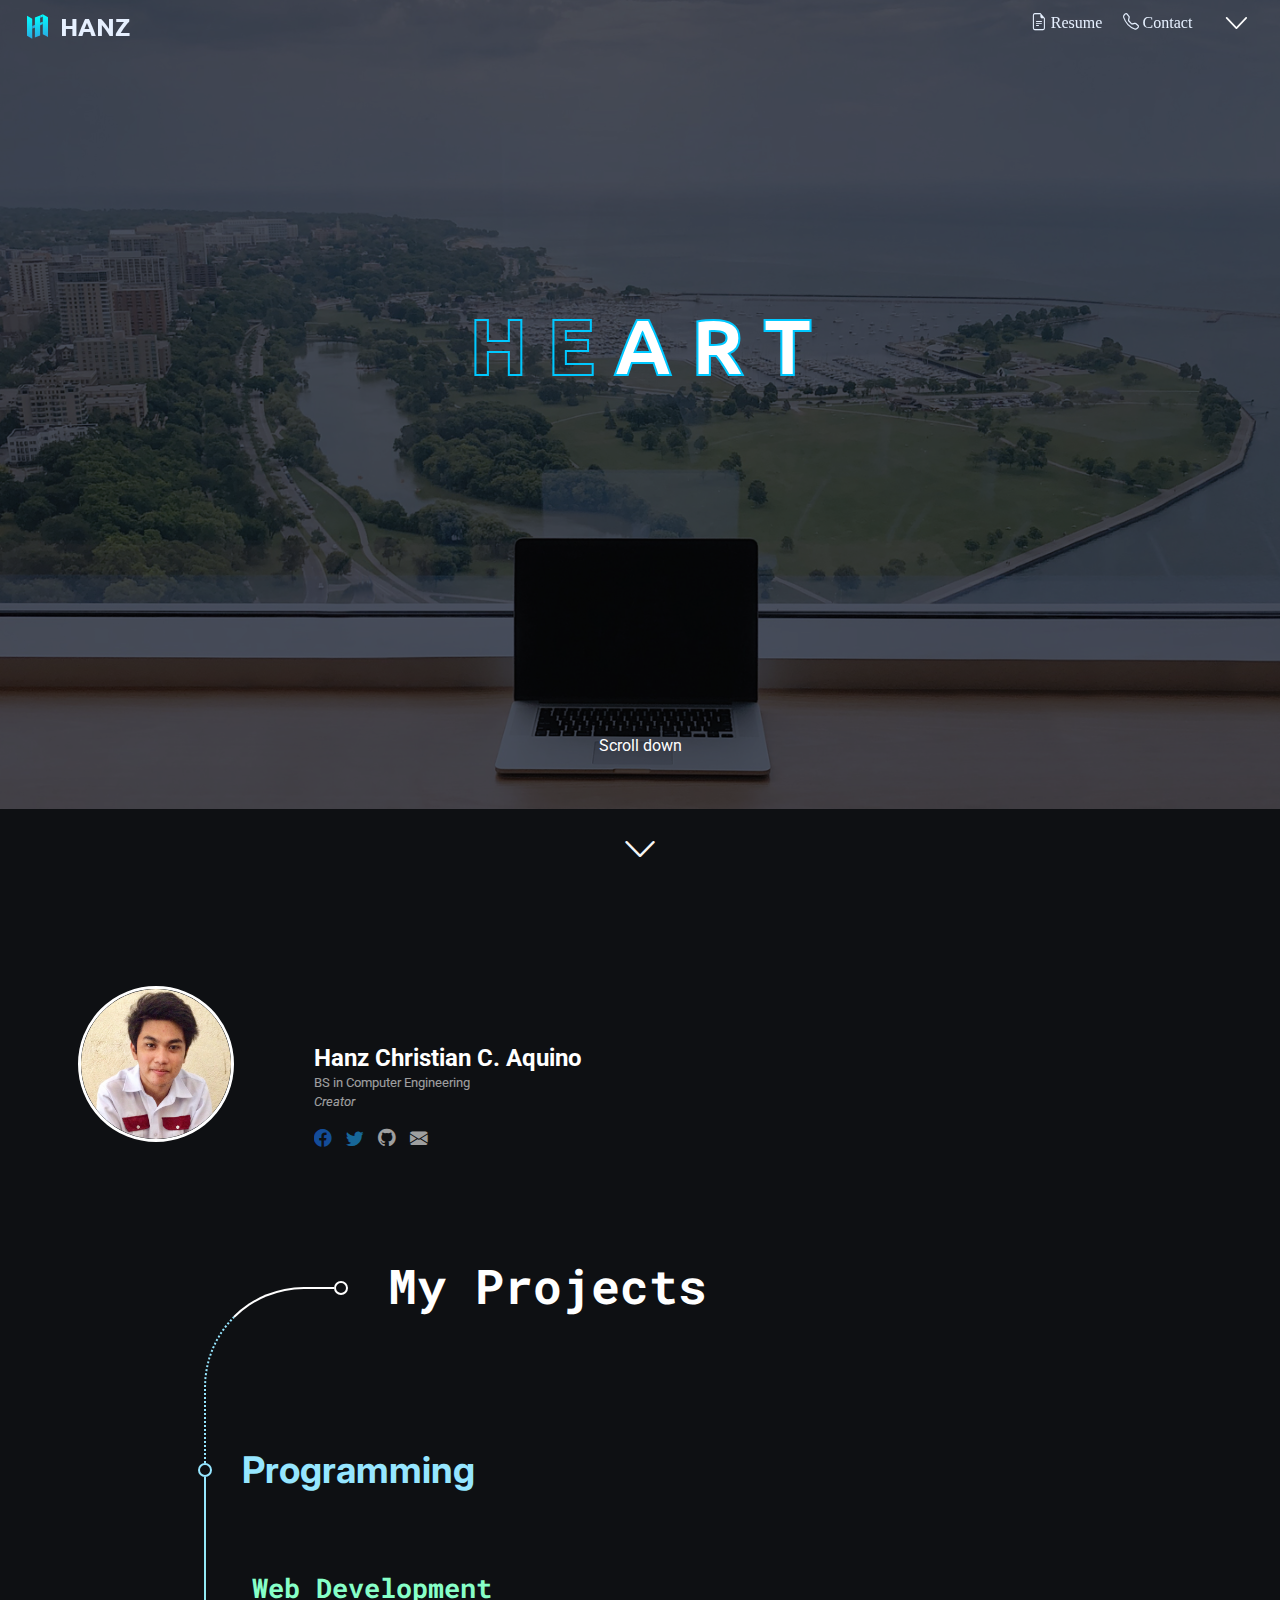
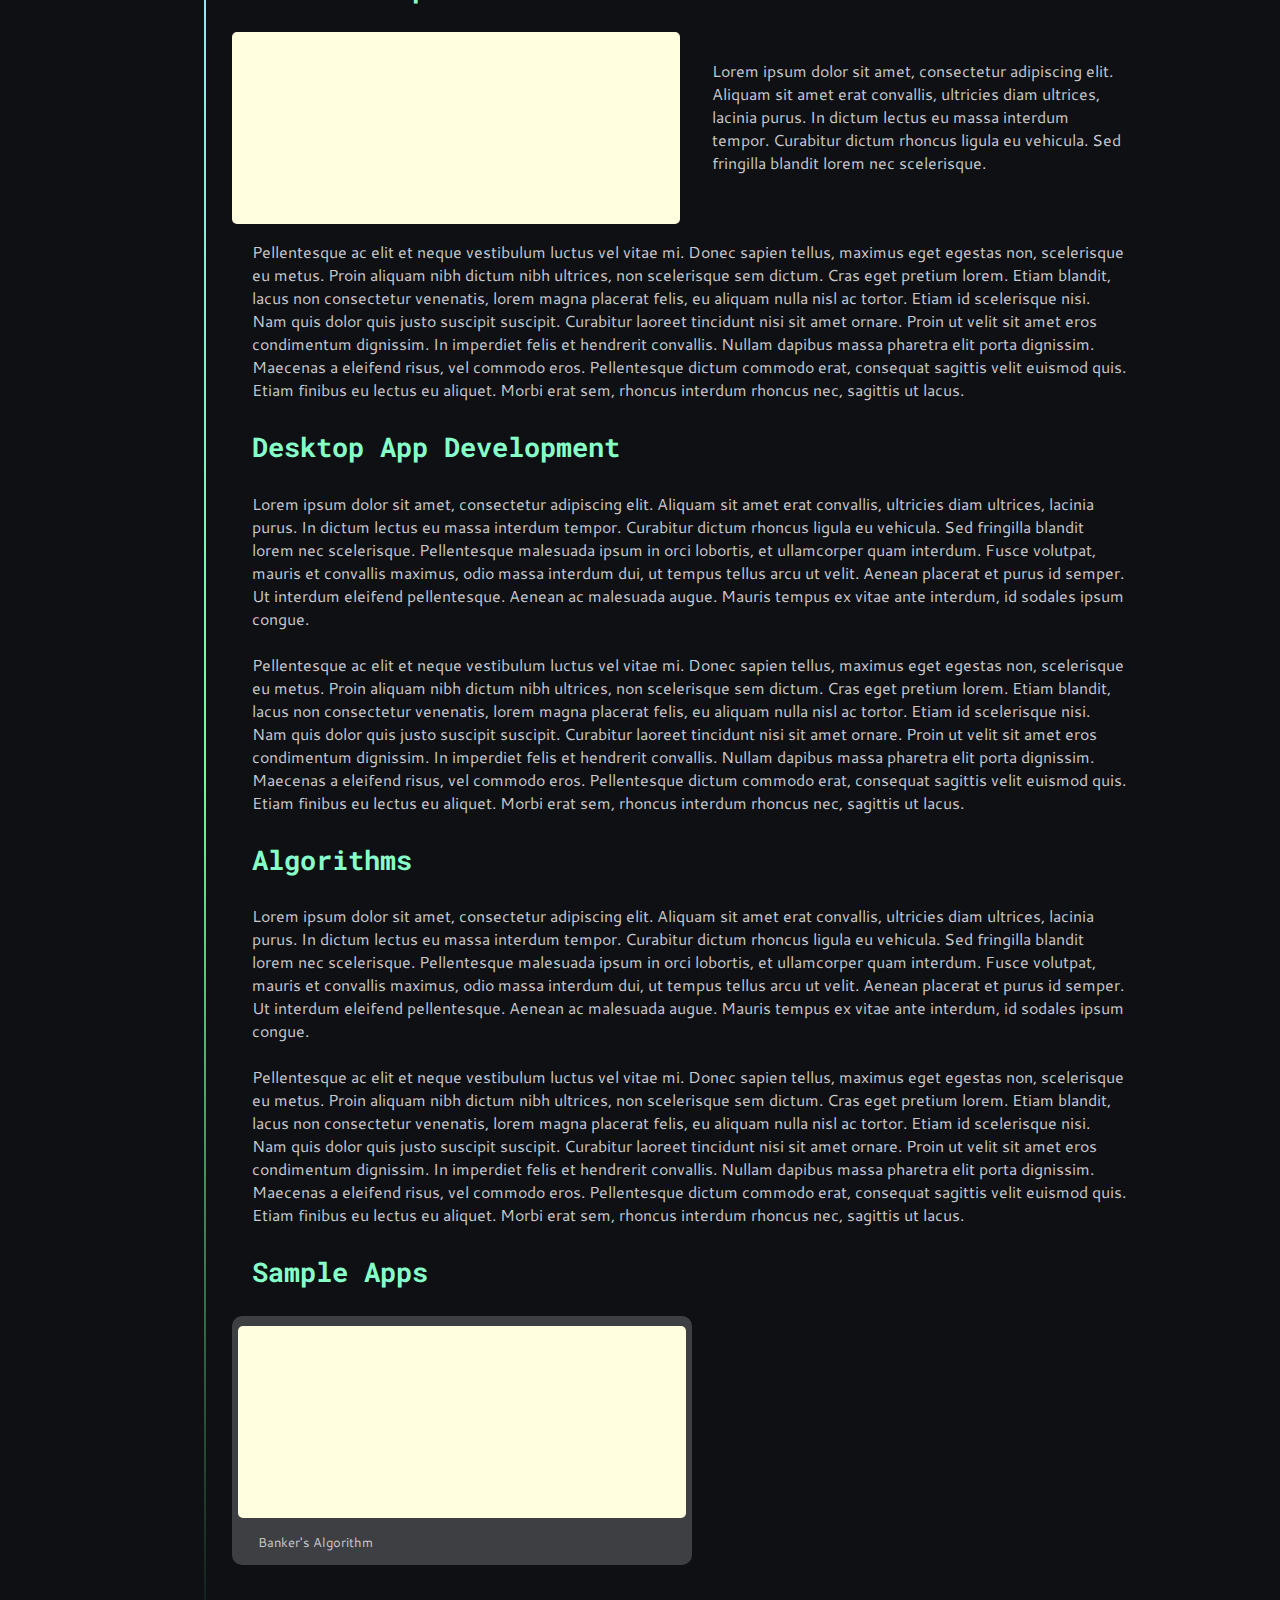
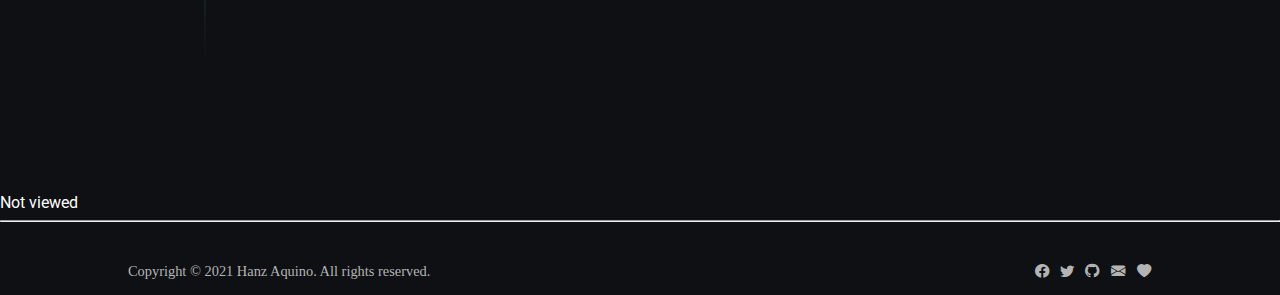
==== commit 1e5de510: "Minor Update: New app button added" ====
--- a/index.html
+++ b/index.html
@@ -1 +1 @@
-<!doctype html><html lang="en"><head><meta charset="utf-8"/><link rel="icon" href="/favicon.png"/><meta name="viewport" content="width=device-width,initial-scale=1"/><meta name="description" content="Hanz Aquino's developer portfolio"/><link rel="apple-touch-icon" href="/logo192.png"/><link rel="manifest" href="/manifest.json"/><link rel="preconnect" href="https://fonts.googleapis.com"><link rel="preconnect" href="https://fonts.gstatic.com" crossorigin><link href="https://fonts.googleapis.com/css2?family=Caveat:wght@500&family=Pacifico&family=Roboto:ital,wght@0,500;0,700;1,300&display=swap" rel="stylesheet"><link href="https://fonts.googleapis.com/css2?family=Cantarell:wght@400;700&family=Inter:wght@400;700;900&family=Ubuntu:wght@400;700&display=swap" rel="stylesheet"><link href="https://fonts.googleapis.com/css2?family=Roboto+Mono:wght@300;400&display=swap" rel="stylesheet"><link href="/static/css/2.7f94c300.chunk.css" rel="stylesheet"><link href="/static/css/main.43e21a52.chunk.css" rel="stylesheet"></head><body><noscript>You need to enable JavaScript to run this app.</noscript><div id="root"></div><script>!function(e){function r(r){for(var n,a,i=r[0],c=r[1],l=r[2],s=0,p=[];s<i.length;s++)a=i[s],Object.prototype.hasOwnProperty.call(o,a)&&o[a]&&p.push(o[a][0]),o[a]=0;for(n in c)Object.prototype.hasOwnProperty.call(c,n)&&(e[n]=c[n]);for(f&&f(r);p.length;)p.shift()();return u.push.apply(u,l||[]),t()}function t(){for(var e,r=0;r<u.length;r++){for(var t=u[r],n=!0,i=1;i<t.length;i++){var c=t[i];0!==o[c]&&(n=!1)}n&&(u.splice(r--,1),e=a(a.s=t[0]))}return e}var n={},o={1:0},u=[];function a(r){if(n[r])return n[r].exports;var t=n[r]={i:r,l:!1,exports:{}};return e[r].call(t.exports,t,t.exports,a),t.l=!0,t.exports}a.e=function(e){var r=[],t=o[e];if(0!==t)if(t)r.push(t[2]);else{var n=new Promise((function(r,n){t=o[e]=[r,n]}));r.push(t[2]=n);var u,i=document.createElement("script");i.charset="utf-8",i.timeout=120,a.nc&&i.setAttribute("nonce",a.nc),i.src=function(e){return a.p+"static/js/"+({}[e]||e)+"."+{3:"b26cac58"}[e]+".chunk.js"}(e);var c=new Error;u=function(r){i.onerror=i.onload=null,clearTimeout(l);var t=o[e];if(0!==t){if(t){var n=r&&("load"===r.type?"missing":r.type),u=r&&r.target&&r.target.src;c.message="Loading chunk "+e+" failed.\n("+n+": "+u+")",c.name="ChunkLoadError",c.type=n,c.request=u,t[1](c)}o[e]=void 0}};var l=setTimeout((function(){u({type:"timeout",target:i})}),12e4);i.onerror=i.onload=u,document.head.appendChild(i)}return Promise.all(r)},a.m=e,a.c=n,a.d=function(e,r,t){a.o(e,r)||Object.defineProperty(e,r,{enumerable:!0,get:t})},a.r=function(e){"undefined"!=typeof Symbol&&Symbol.toStringTag&&Object.defineProperty(e,Symbol.toStringTag,{value:"Module"}),Object.defineProperty(e,"__esModule",{value:!0})},a.t=function(e,r){if(1&r&&(e=a(e)),8&r)return e;if(4&r&&"object"==typeof e&&e&&e.__esModule)return e;var t=Object.create(null);if(a.r(t),Object.defineProperty(t,"default",{enumerable:!0,value:e}),2&r&&"string"!=typeof e)for(var n in e)a.d(t,n,function(r){return e[r]}.bind(null,n));return t},a.n=function(e){var r=e&&e.__esModule?function(){return e.default}:function(){return e};return a.d(r,"a",r),r},a.o=function(e,r){return Object.prototype.hasOwnProperty.call(e,r)},a.p="/",a.oe=function(e){throw console.error(e),e};var i=this.webpackJsonphanzzakino=this.webpackJsonphanzzakino||[],c=i.push.bind(i);i.push=r,i=i.slice();for(var l=0;l<i.length;l++)r(i[l]);var f=c;t()}([])</script><script src="/static/js/2.f7873b7c.chunk.js"></script><script src="/static/js/main.2cad1d7e.chunk.js"></script></body></html>+<!doctype html><html lang="en"><head><meta charset="utf-8"/><link rel="icon" href="/favicon.png"/><meta name="viewport" content="width=device-width,initial-scale=1"/><meta name="description" content="Hanz Aquino's developer portfolio"/><link rel="apple-touch-icon" href="/logo192.png"/><link rel="manifest" href="/manifest.json"/><link rel="preconnect" href="https://fonts.googleapis.com"><link rel="preconnect" href="https://fonts.gstatic.com" crossorigin><link href="https://fonts.googleapis.com/css2?family=Caveat:wght@500&family=Pacifico&family=Roboto:ital,wght@0,500;0,700;1,300&display=swap" rel="stylesheet"><link href="https://fonts.googleapis.com/css2?family=Cantarell:wght@400;700&family=Inter:wght@400;700;900&family=Ubuntu:wght@400;700&display=swap" rel="stylesheet"><link href="https://fonts.googleapis.com/css2?family=Roboto+Mono:wght@300;400&display=swap" rel="stylesheet"><link href="/static/css/2.7f94c300.chunk.css" rel="stylesheet"><link href="/static/css/main.68fe9d94.chunk.css" rel="stylesheet"></head><body><noscript>You need to enable JavaScript to run this app.</noscript><div id="root"></div><script>!function(e){function r(r){for(var n,a,i=r[0],c=r[1],l=r[2],s=0,p=[];s<i.length;s++)a=i[s],Object.prototype.hasOwnProperty.call(o,a)&&o[a]&&p.push(o[a][0]),o[a]=0;for(n in c)Object.prototype.hasOwnProperty.call(c,n)&&(e[n]=c[n]);for(f&&f(r);p.length;)p.shift()();return u.push.apply(u,l||[]),t()}function t(){for(var e,r=0;r<u.length;r++){for(var t=u[r],n=!0,i=1;i<t.length;i++){var c=t[i];0!==o[c]&&(n=!1)}n&&(u.splice(r--,1),e=a(a.s=t[0]))}return e}var n={},o={1:0},u=[];function a(r){if(n[r])return n[r].exports;var t=n[r]={i:r,l:!1,exports:{}};return e[r].call(t.exports,t,t.exports,a),t.l=!0,t.exports}a.e=function(e){var r=[],t=o[e];if(0!==t)if(t)r.push(t[2]);else{var n=new Promise((function(r,n){t=o[e]=[r,n]}));r.push(t[2]=n);var u,i=document.createElement("script");i.charset="utf-8",i.timeout=120,a.nc&&i.setAttribute("nonce",a.nc),i.src=function(e){return a.p+"static/js/"+({}[e]||e)+"."+{3:"b26cac58"}[e]+".chunk.js"}(e);var c=new Error;u=function(r){i.onerror=i.onload=null,clearTimeout(l);var t=o[e];if(0!==t){if(t){var n=r&&("load"===r.type?"missing":r.type),u=r&&r.target&&r.target.src;c.message="Loading chunk "+e+" failed.\n("+n+": "+u+")",c.name="ChunkLoadError",c.type=n,c.request=u,t[1](c)}o[e]=void 0}};var l=setTimeout((function(){u({type:"timeout",target:i})}),12e4);i.onerror=i.onload=u,document.head.appendChild(i)}return Promise.all(r)},a.m=e,a.c=n,a.d=function(e,r,t){a.o(e,r)||Object.defineProperty(e,r,{enumerable:!0,get:t})},a.r=function(e){"undefined"!=typeof Symbol&&Symbol.toStringTag&&Object.defineProperty(e,Symbol.toStringTag,{value:"Module"}),Object.defineProperty(e,"__esModule",{value:!0})},a.t=function(e,r){if(1&r&&(e=a(e)),8&r)return e;if(4&r&&"object"==typeof e&&e&&e.__esModule)return e;var t=Object.create(null);if(a.r(t),Object.defineProperty(t,"default",{enumerable:!0,value:e}),2&r&&"string"!=typeof e)for(var n in e)a.d(t,n,function(r){return e[r]}.bind(null,n));return t},a.n=function(e){var r=e&&e.__esModule?function(){return e.default}:function(){return e};return a.d(r,"a",r),r},a.o=function(e,r){return Object.prototype.hasOwnProperty.call(e,r)},a.p="/",a.oe=function(e){throw console.error(e),e};var i=this.webpackJsonphanzzakino=this.webpackJsonphanzzakino||[],c=i.push.bind(i);i.push=r,i=i.slice();for(var l=0;l<i.length;l++)r(i[l]);var f=c;t()}([])</script><script src="/static/js/2.f7873b7c.chunk.js"></script><script src="/static/js/main.509a7797.chunk.js"></script></body></html>--- a/static/css/main.68fe9d94.chunk.css
+++ b/static/css/main.68fe9d94.chunk.css
@@ -0,0 +1,2 @@
+html{font-size:16px}body{margin:0;font-family:"Roboto","Arial",sans-serif;-webkit-font-smoothing:antialiased;-moz-osx-font-smoothing:grayscale;background-color:#0e1013;color:#fff}code{font-family:source-code-pro,Menlo,Monaco,Consolas,"Courier New",monospace}@media (min-width:1600px){body{margin-right:15%;margin-left:15%}}.hz-container{margin-left:10%;margin-right:10%}.hz-row,.hz-row-unresponsive{display:-webkit-flex;display:flex}.hz-column{-webkit-flex:50% 1;flex:50% 1}.hz-column-fit{width:-webkit-fit-content;width:-moz-fit-content;width:fit-content;margin:0;padding:0}.hz-column-fit-height{height:-webkit-fit-content;height:-moz-fit-content;height:fit-content;-webkit-flex:50% 1;flex:50% 1}@media (max-width:770px){.hz-container{margin-left:10px;margin-right:10px}.hz-row{display:-webkit-flex;display:flex;-webkit-flex-direction:column;flex-direction:column}}@media (max-width:330px){html{font-size:14px}}.hz-navbar-view{width:100%;position:fixed;background-color:#000;height:35px}.hz-navbar{height:48px;width:100%;position:fixed;z-index:1;left:0;top:0;overflow:hidden;transition:.5s}.hz-navbar-collapse{font-size:1.0625rem;display:-webkit-flex;display:flex;position:relative;width:100%;margin-top:10%}.hz-navbar-list{display:-webkit-flex;display:flex;-webkit-flex-direction:column;flex-direction:column}.hz-navbar-logo{height:20px;width:20px}.hz-navbar-logo,.hz-navbar-logo-topped{position:relative;top:3px;padding-right:10px;transition:.5s}.hz-navbar-logo-topped{height:25px;width:25px}.hz-navbar-item-title{font-family:"Inter",sans-serif;font-weight:bolder}.hz-navbar-brand{font-size:1.25rem;margin-top:11px}.hz-navbar-brand,.hz-navbar-brand-topped{color:#e6f0ff;background-color:transparent;position:fixed;left:25px;z-index:2;transition:.5s;text-decoration:none;font-weight:bolder;font-family:"Ubuntu"}.hz-navbar-brand-topped{font-size:1.5625rem;margin-top:10px}.hz-nvlink{text-decoration:none;margin:2px;color:#dce6eb;background-color:transparent}.hz-nvlink:active,.hz-nvlink:focus,.hz-nvlink:hover{text-decoration:underline;margin:2px;color:#b4d2ff;background-color:transparent}.hz-navbar-toggle{background-color:transparent;color:#fff;position:fixed;margin-top:8px;right:25px;z-index:2}.hz-navbar-toggle:hover{-webkit-transform:scale(1.1);transform:scale(1.1);transition:.2s}.hz-navbar-chevron-animated{-webkit-transform:rotateX(180deg);transform:rotateX(180deg);transition:.6s}.hz-navbar-chevron{-webkit-transform:rotateX(0deg);transform:rotateX(0deg);transition:.6s}.hz-navbar-agroup{display:-webkit-flex;display:flex;-webkit-flex-direction:row;flex-direction:row;z-index:2;width:-webkit-fit-content;width:-moz-fit-content;width:fit-content;right:75px;position:fixed}.hz-navbar-agroup-link{width:85px;margin:0 3px;height:31px}.hz-navbar-agroup-link,.hz-navbar-agroup-link-scrolled{font-family:"Roboto light";-webkit-flex:50% 1;flex:50% 1;text-align:center;padding-top:14px;text-decoration:none;color:#e6f0ff;font-size:1rem}.hz-navbar-agroup-link-scrolled{overflow:hidden;width:20px;margin:0 25px 0 5px;padding-bottom:12px;height:20px;transition:.8s}.hz-navbar-agroup-link-scrolled span{visibility:hidden}@media (max-width:600px){.hz-navbar-collapse{font-size:2.5vh;display:-webkit-flex;display:flex;-webkit-flex-direction:column;flex-direction:column;margin-top:55px}.hz-navbar-brand,.hz-navbar-brand-topped{left:10px}.hz-navbar-toggle{right:5px}.hz-navbar-agroup{right:45px}.hz-navbar-agroup-link{margin:0 1px;padding-top:16px;width:70px;font-size:.8rem}.hz-navbar-agroup-link-scrolled{margin:0 20px 0 5px}}.hz-content-aboutme-nametag{margin-left:30px;transition:1.5s;-webkit-transform:unset;transform:unset}.hz-content-aboutme-nametag-hidden{-webkit-transform:translateY(30px);transform:translateY(30px);margin-left:30px}.hz-content-footer{display:-webkit-flex;display:flex;font-family:"Roboto light";color:#b4b4b4;font-size:.9rem}.hz-content-projects-title{font-size:3rem;font-family:"Roboto Mono",sans-serif;font-weight:bolder;margin-left:40px}.hz-content-programminng-title{margin-top:-1rem;margin-left:.6rem;font-size:2.3rem;font-family:"Inter",sans-serif;color:#96e6ff}.hz-content-programminng-web-title{font-size:1.7rem;font-family:"Roboto Mono",sans-serif;color:#87ffc8;padding-left:20px}.hz-content-text{font-family:"Cantarell",sans-serif;color:#c8c8cd;padding-right:25px;padding-left:20px}.hz-content-intro-message{font-family:"Cantarell",sans-serif;color:#c8c8c8;margin-left:20px}.hz-content-soclinks{padding-right:5px;font-size:1.1rem}.hz-content-programminng-web-appbutton{border:none;padding-top:10px;border-radius:10px;background-color:hsla(0,0%,100%,.2)}.hz-content-programminng-web-appbutton:hover{background-color:hsla(0,0%,100%,.3)}.hz-content-programminng-web-appbutton:active{background-color:rgba(135,255,200,.2)}@media (max-width:600px){.hz-content-projects-title{font-size:2.7rem;margin-left:20px}.hz-content-footer{font-size:.7rem;-webkit-flex-direction:column-reverse;flex-direction:column-reverse;-webkit-align-items:center!important;align-items:center!important}.hz-content-aboutme-nametag,.hz-content-aboutme-nametag-hidden{margin-left:0}.hz-content-programminng-title{margin-top:-.9rem;margin-left:.4rem;font-size:2.3rem}.hz-content-text{padding-right:10px}}.hz-fullcentered{display:-webkit-flex!important;display:flex!important;-webkit-align-items:center!important;align-items:center!important}.hz-transparent{background-color:transparent;border-style:none;outline-style:none}.hz-unresponsive{display:-webkit-flex;display:flex;-webkit-flex-direction:none;flex-direction:none}.hz-light-text{font-family:"Roboto light"}.hz-card{border-radius:15px;padding:10px 25px;background-color:hsla(0,0%,100%,.8);color:#040609;overflow:hidden}.hz-card p{font-family:"Roboto";font-size:1.15rem}.hz-slidein{-webkit-transform:unset;transform:unset;transition:1.5s}.hz-slidein-hidden{-webkit-transform:translateY(10px);transform:translateY(10px);visibility:hidden}@-webkit-keyframes hz-slideToRight{0%{-webkit-transform:translateX(-50px);transform:translateX(-50px)}to{-webkit-transform:unset;transform:unset}}@keyframes hz-slideToRight{0%{-webkit-transform:translateX(-50px);transform:translateX(-50px)}to{-webkit-transform:unset;transform:unset}}@-webkit-keyframes hz-slideToLeft{0%{-webkit-transform:translateX(100px);transform:translateX(100px)}to{-webkit-transform:unset;transform:unset}}@keyframes hz-slideToLeft{0%{-webkit-transform:translateX(100px);transform:translateX(100px)}to{-webkit-transform:unset;transform:unset}}.hz-line{position:relative;background-color:#fff;margin-left:6px;width:2px;height:105%;bottom:0}.hz-line-curved{background-color:transparent;border-bottom-width:2px;border-right-width:2px;border-top:2px solid #fff;border-left:2px dotted #96e6ff;border-bottom-color:transparent;border-right-color:transparent;border-radius:100px 0 0 0;margin-top:65px;margin-left:76px;width:10vw;height:95%}.hz-line-curved-tip{margin-top:59px}.hz-circle,.hz-line-curved-tip{position:relative;height:10px;width:10px;background-color:transparent;border:2px solid #fff;border-radius:50%}.hz-line-ci{margin-top:0;margin-left:70px;margin-right:20px;height:100%;bottom:0}.hz-hover-underline{display:inline-block;position:relative}.hz-hover-underline:after{width:0;content:"";bottom:0;height:2px;background:#fff;transition:.3s;display:block;position:absolute}.hz-hover-underline:hover:after{width:100%;left:0}@media (max-width:600px){.hz-line-curved{margin-left:16px;width:20px}.hz-line{width:1px}.hz-circle{height:10px;width:10px}.hz-line-ci{margin-top:0;margin-left:10px;margin-right:10px}}@media (max-width:350px){.hz-line-curved{height:93%}}.hz-test-sample-image{background-color:#ffffe0;border-radius:5px;width:35vw;height:15vw}@media (max-width:800px){.hz-test-sample-image{width:70vw;height:30vw}}.H-Navbar{backdrop-filter:blur(8px);-webkit-backdrop-filter:blur(8px);-moz-backdrop-filter:blur(8px);background:rgba(7,9,12,.9)}.H-NvToggle,.H-NvToggle:active,.H-NvToggle:focus,.H-NvToggle:hover{background:transparent;font-size:26px;outline:none;border:none;color:#fff;outline-style:none;box-shadow:none}.H-NvLink-head{color:#c8dcff}.navCol1{right:0;-webkit-animation:hz-slideToRight;animation:hz-slideToRight;-webkit-animation-duration:.5s;animation-duration:.5s;-webkit-animation-timing-function:ease;animation-timing-function:ease}.navCol1,.navCol2{position:relative;overflow-x:hidden;overflow-y:hidden}.navCol2{left:0;-webkit-animation:hz-slideToLeft;animation:hz-slideToLeft;-webkit-animation-duration:.5s;animation-duration:.5s;-webkit-animation-timing-function:ease;animation-timing-function:ease}@media (max-width:600px){.navCol2{position:relative;left:0;overflow-x:hidden;overflow-y:hidden;-webkit-animation:hz-slideToRight;animation:hz-slideToRight;-webkit-animation-duration:.5s;animation-duration:.5s;-webkit-animation-timing-function:ease;animation-timing-function:ease}}.H-CtnImgMe:hover{-webkit-transform:scale(102%);transform:scale(102%)}.H-CtnSlogan{color:transparent}.H-CtnSlogan,.H-CtnSlogan2{font-family:"Ubuntu","Inter","Roboto",sans-serif;font-size:5rem;-webkit-text-stroke-width:2px;-webkit-text-stroke-color:#00c8ff;-moz-text-stroke-width:2px;-moz-text-stroke-color:#00c8ff}.H-CtnSlogan2{color:#fff}.hz-cv-scrolldowncehvron{color:#f5f5f5;font-size:4vh;transition:.2s}.hz-cv-scrolldowncehvron:hover{color:#f5f5f5;font-size:5vh;transition:.2s}.H-Ctn-Scrolldowntext{position:absolute;top:80vh;right:calc(50% - 42px)}.H-CtnImgMe-hid{border-radius:50%;border:3px solid #fff;-webkit-transform:translateX(-50px);transform:translateX(-50px)}.H-CtnImgMe-shw{border-radius:50%;border:3px solid #c8e6ff;-webkit-transform:unset;transform:unset;transition:1s}.H-Ctn-hitxt{padding-left:20px;margin:-10px 0 0;font-size:2.5rem;font-family:"Roboto Mono",sans-serif;background-color:#00e4ff;background-image:linear-gradient(180deg,#00e4ff,#c8e6ff);background-size:100%;-webkit-background-clip:text;-moz-background-clip:text;-webkit-text-fill-color:transparent;-moz-text-fill-color:transparent}.H-Ctn-aboutme-nametxt{font-size:1.5rem}.H-Ctn-textgradient{background-color:#fa5050;background-image:linear-gradient(180deg,#ff1e1e,#6914d7);background-size:100%;-webkit-background-clip:text;-moz-background-clip:text;-webkit-text-fill-color:transparent;-moz-text-fill-color:transparent}.H-Ctn-circle1{border-color:#96e6ff}.H-Ctn-line1{background-color:#c8e6ff;background:linear-gradient(180deg,#96e6ff,#6eff9b 50%,rgba(0,212,255,0))}.H-Ctn-line2{border-color:linear-gradient(180deg,#96e6ff,#6eff9b 50%,rgba(0,212,255,0))}.H-CtnSlogan-creative{position:relative;font-family:"Ubuntu";color:#fff;font-size:5.5rem}.H-CtnSlogan-creative,.H-CtnSlogan-creative:after{-webkit-animation:continuousslideup;animation:continuousslideup;-webkit-animation-duration:20s;animation-duration:20s;-webkit-animation-iteration-count:infinite;animation-iteration-count:infinite}.H-CtnSlogan-creative:after{content:" "}@-webkit-keyframes continuousslideup{0%{top:30vh;visibility:hidden;color:transparent;content:"C R E A T I V E"}5%{top:0;visibility:visible;color:#fff;content:"C R E A T I V E"}20%{top:0;visibility:visible;color:#fff;content:"C R E A T I V E"}25%{top:-10vh;visibility:hidden;color:transparent;content:"C R E A T I V E"}26%{top:30vh;visibility:hidden;color:transparent;-webkit-text-stroke-width:2px;-webkit-text-stroke-color:transparent;-moz-text-stroke-width:2px;-moz-text-stroke-color:transparent;content:"I N S P I R E D"}30%{top:0;-webkit-text-stroke-width:2px;-webkit-text-stroke-color:#00c8ff;-moz-text-stroke-width:2px;-moz-text-stroke-color:#00c8ff;visibility:visible;color:transparent;content:"I N S P I R E D"}45%{top:0;-webkit-text-stroke-width:2px;-webkit-text-stroke-color:#00c8ff;-moz-text-stroke-width:2px;-moz-text-stroke-color:#00c8ff;visibility:visible;color:transparent;content:"I N S P I R E D"}50%{-webkit-text-stroke-width:2px;-webkit-text-stroke-color:transparent;-moz-text-stroke-width:2px;-moz-text-stroke-color:transparent;top:-10vh;visibility:hidden;color:transparent;content:"I N S P I R E D"}51%{top:30vh;visibility:hidden;color:transparent;content:"C L E V E R"}55%{top:0;visibility:visible;color:#fff;content:"C L E V E R"}70%{top:0;visibility:visible;color:#fff;content:"C L E V E R"}75%{top:-10vh;visibility:hidden;color:transparent;content:"C L E V E R"}76%{top:30vh;visibility:hidden;color:transparent;-webkit-text-stroke-width:2px;-webkit-text-stroke-color:transparent;-moz-text-stroke-width:2px;-moz-text-stroke-color:transparent;content:"F R I E N D L Y"}80%{top:0;-webkit-text-stroke-width:2px;-webkit-text-stroke-color:#00c8ff;-moz-text-stroke-width:2px;-moz-text-stroke-color:#00c8ff;visibility:visible;color:transparent;content:"F R I E N D L Y"}95%{top:0;-webkit-text-stroke-width:2px;-webkit-text-stroke-color:#00c8ff;-moz-text-stroke-width:2px;-moz-text-stroke-color:#00c8ff;visibility:visible;color:transparent;content:"F R I E N D L Y"}to{-webkit-text-stroke-width:2px;-webkit-text-stroke-color:transparent;-moz-text-stroke-width:2px;-moz-text-stroke-color:transparent;top:-10vh;visibility:hidden;color:transparent;content:"F R I E N D L Y"}}@keyframes continuousslideup{0%{top:30vh;visibility:hidden;color:transparent;content:"C R E A T I V E"}5%{top:0;visibility:visible;color:#fff;content:"C R E A T I V E"}20%{top:0;visibility:visible;color:#fff;content:"C R E A T I V E"}25%{top:-10vh;visibility:hidden;color:transparent;content:"C R E A T I V E"}26%{top:30vh;visibility:hidden;color:transparent;-webkit-text-stroke-width:2px;-webkit-text-stroke-color:transparent;-moz-text-stroke-width:2px;-moz-text-stroke-color:transparent;content:"I N S P I R E D"}30%{top:0;-webkit-text-stroke-width:2px;-webkit-text-stroke-color:#00c8ff;-moz-text-stroke-width:2px;-moz-text-stroke-color:#00c8ff;visibility:visible;color:transparent;content:"I N S P I R E D"}45%{top:0;-webkit-text-stroke-width:2px;-webkit-text-stroke-color:#00c8ff;-moz-text-stroke-width:2px;-moz-text-stroke-color:#00c8ff;visibility:visible;color:transparent;content:"I N S P I R E D"}50%{-webkit-text-stroke-width:2px;-webkit-text-stroke-color:transparent;-moz-text-stroke-width:2px;-moz-text-stroke-color:transparent;top:-10vh;visibility:hidden;color:transparent;content:"I N S P I R E D"}51%{top:30vh;visibility:hidden;color:transparent;content:"C L E V E R"}55%{top:0;visibility:visible;color:#fff;content:"C L E V E R"}70%{top:0;visibility:visible;color:#fff;content:"C L E V E R"}75%{top:-10vh;visibility:hidden;color:transparent;content:"C L E V E R"}76%{top:30vh;visibility:hidden;color:transparent;-webkit-text-stroke-width:2px;-webkit-text-stroke-color:transparent;-moz-text-stroke-width:2px;-moz-text-stroke-color:transparent;content:"F R I E N D L Y"}80%{top:0;-webkit-text-stroke-width:2px;-webkit-text-stroke-color:#00c8ff;-moz-text-stroke-width:2px;-moz-text-stroke-color:#00c8ff;visibility:visible;color:transparent;content:"F R I E N D L Y"}95%{top:0;-webkit-text-stroke-width:2px;-webkit-text-stroke-color:#00c8ff;-moz-text-stroke-width:2px;-moz-text-stroke-color:#00c8ff;visibility:visible;color:transparent;content:"F R I E N D L Y"}to{-webkit-text-stroke-width:2px;-webkit-text-stroke-color:transparent;-moz-text-stroke-width:2px;-moz-text-stroke-color:transparent;top:-10vh;visibility:hidden;color:transparent;content:"F R I E N D L Y"}}.H-CtnMSlogan-hid{visibility:hidden;-webkit-transform:translateY(50vh);transform:translateY(50vh)}.H-CtnMSlogan-hid,.H-CtnMSlogan-shw{font-family:"Ubuntu","Inter","Roboto",sans-serif;font-weight:bolder;font-size:5rem}.H-CtnMSlogan-shw{padding-top:12vh;visibility:visible;-webkit-transform:unset;transform:unset}@media (max-width:1200px){.H-Ctn-aboutme-nametxt{font-size:1.1rem}}@media (max-width:600px){.H-Ctn-aboutme-nametxt{font-size:1rem}.H-Ctn-hitxt{margin-top:10px;font-size:2rem}.H-CtnMSlogan-hid{font-size:3rem}.H-CtnMSlogan-shw{padding-top:18vh;font-size:3rem}.H-CtnSlogan,.H-CtnSlogan2{margin-top:18vh;font-size:3rem}.H-CtnSlogan-creative{font-family:"Ubuntu";font-size:3.2rem}.H-CtnSlogan,.H-CtnSlogan2{-webkit-text-stroke-width:1px;-moz-text-stroke-width:1px}@-webkit-keyframes continuousslideup{0%{top:30vh;visibility:hidden;color:transparent;content:"C R E A T I V E"}5%{top:0;visibility:visible;color:#fff;content:"C R E A T I V E"}20%{top:0;visibility:visible;color:#fff;content:"C R E A T I V E"}25%{top:-10vh;visibility:hidden;color:transparent;content:"C R E A T I V E"}26%{top:30vh;visibility:hidden;color:transparent;-webkit-text-stroke-width:1px;-webkit-text-stroke-color:transparent;-moz-text-stroke-width:1px;-moz-text-stroke-color:transparent;content:"I N S P I R E D"}30%{top:0;-webkit-text-stroke-width:1px;-webkit-text-stroke-color:#00c8ff;-moz-text-stroke-width:1px;-moz-text-stroke-color:#00c8ff;visibility:visible;color:transparent;content:"I N S P I R E D"}45%{top:0;-webkit-text-stroke-width:1px;-webkit-text-stroke-color:#00c8ff;-moz-text-stroke-width:1px;-moz-text-stroke-color:#00c8ff;visibility:visible;color:transparent;content:"I N S P I R E D"}50%{-webkit-text-stroke-width:1px;-webkit-text-stroke-color:transparent;-moz-text-stroke-width:1px;-moz-text-stroke-color:transparent;top:-10vh;visibility:hidden;color:transparent;content:"I N S P I R E D"}51%{top:30vh;visibility:hidden;color:transparent;content:"C L E V E R"}55%{top:0;visibility:visible;color:#fff;content:"C L E V E R"}70%{top:0;visibility:visible;color:#fff;content:"C L E V E R"}75%{top:-10vh;visibility:hidden;color:transparent;content:"C L E V E R"}76%{top:30vh;visibility:hidden;color:transparent;-webkit-text-stroke-width:1px;-webkit-text-stroke-color:transparent;-moz-text-stroke-width:1px;-moz-text-stroke-color:transparent;content:"F R I E N D L Y"}80%{top:0;-webkit-text-stroke-width:1px;-webkit-text-stroke-color:#00c8ff;-moz-text-stroke-width:1px;-moz-text-stroke-color:#00c8ff;visibility:visible;color:transparent;content:"F R I E N D L Y"}95%{top:0;-webkit-text-stroke-width:1px;-webkit-text-stroke-color:#00c8ff;-moz-text-stroke-width:1px;-moz-text-stroke-color:#00c8ff;visibility:visible;color:transparent;content:"F R I E N D L Y"}to{-webkit-text-stroke-width:1px;-webkit-text-stroke-color:transparent;-moz-text-stroke-width:1px;-moz-text-stroke-color:transparent;top:-10vh;visibility:hidden;color:transparent;content:"F R I E N D L Y"}}@keyframes continuousslideup{0%{top:30vh;visibility:hidden;color:transparent;content:"C R E A T I V E"}5%{top:0;visibility:visible;color:#fff;content:"C R E A T I V E"}20%{top:0;visibility:visible;color:#fff;content:"C R E A T I V E"}25%{top:-10vh;visibility:hidden;color:transparent;content:"C R E A T I V E"}26%{top:30vh;visibility:hidden;color:transparent;-webkit-text-stroke-width:1px;-webkit-text-stroke-color:transparent;-moz-text-stroke-width:1px;-moz-text-stroke-color:transparent;content:"I N S P I R E D"}30%{top:0;-webkit-text-stroke-width:1px;-webkit-text-stroke-color:#00c8ff;-moz-text-stroke-width:1px;-moz-text-stroke-color:#00c8ff;visibility:visible;color:transparent;content:"I N S P I R E D"}45%{top:0;-webkit-text-stroke-width:1px;-webkit-text-stroke-color:#00c8ff;-moz-text-stroke-width:1px;-moz-text-stroke-color:#00c8ff;visibility:visible;color:transparent;content:"I N S P I R E D"}50%{-webkit-text-stroke-width:1px;-webkit-text-stroke-color:transparent;-moz-text-stroke-width:1px;-moz-text-stroke-color:transparent;top:-10vh;visibility:hidden;color:transparent;content:"I N S P I R E D"}51%{top:30vh;visibility:hidden;color:transparent;content:"C L E V E R"}55%{top:0;visibility:visible;color:#fff;content:"C L E V E R"}70%{top:0;visibility:visible;color:#fff;content:"C L E V E R"}75%{top:-10vh;visibility:hidden;color:transparent;content:"C L E V E R"}76%{top:30vh;visibility:hidden;color:transparent;-webkit-text-stroke-width:1px;-webkit-text-stroke-color:transparent;-moz-text-stroke-width:1px;-moz-text-stroke-color:transparent;content:"F R I E N D L Y"}80%{top:0;-webkit-text-stroke-width:1px;-webkit-text-stroke-color:#00c8ff;-moz-text-stroke-width:1px;-moz-text-stroke-color:#00c8ff;visibility:visible;color:transparent;content:"F R I E N D L Y"}95%{top:0;-webkit-text-stroke-width:1px;-webkit-text-stroke-color:#00c8ff;-moz-text-stroke-width:1px;-moz-text-stroke-color:#00c8ff;visibility:visible;color:transparent;content:"F R I E N D L Y"}to{-webkit-text-stroke-width:1px;-webkit-text-stroke-color:transparent;-moz-text-stroke-width:1px;-moz-text-stroke-color:transparent;top:-10vh;visibility:hidden;color:transparent;content:"F R I E N D L Y"}}}
+/*# sourceMappingURL=main.68fe9d94.chunk.css.map */